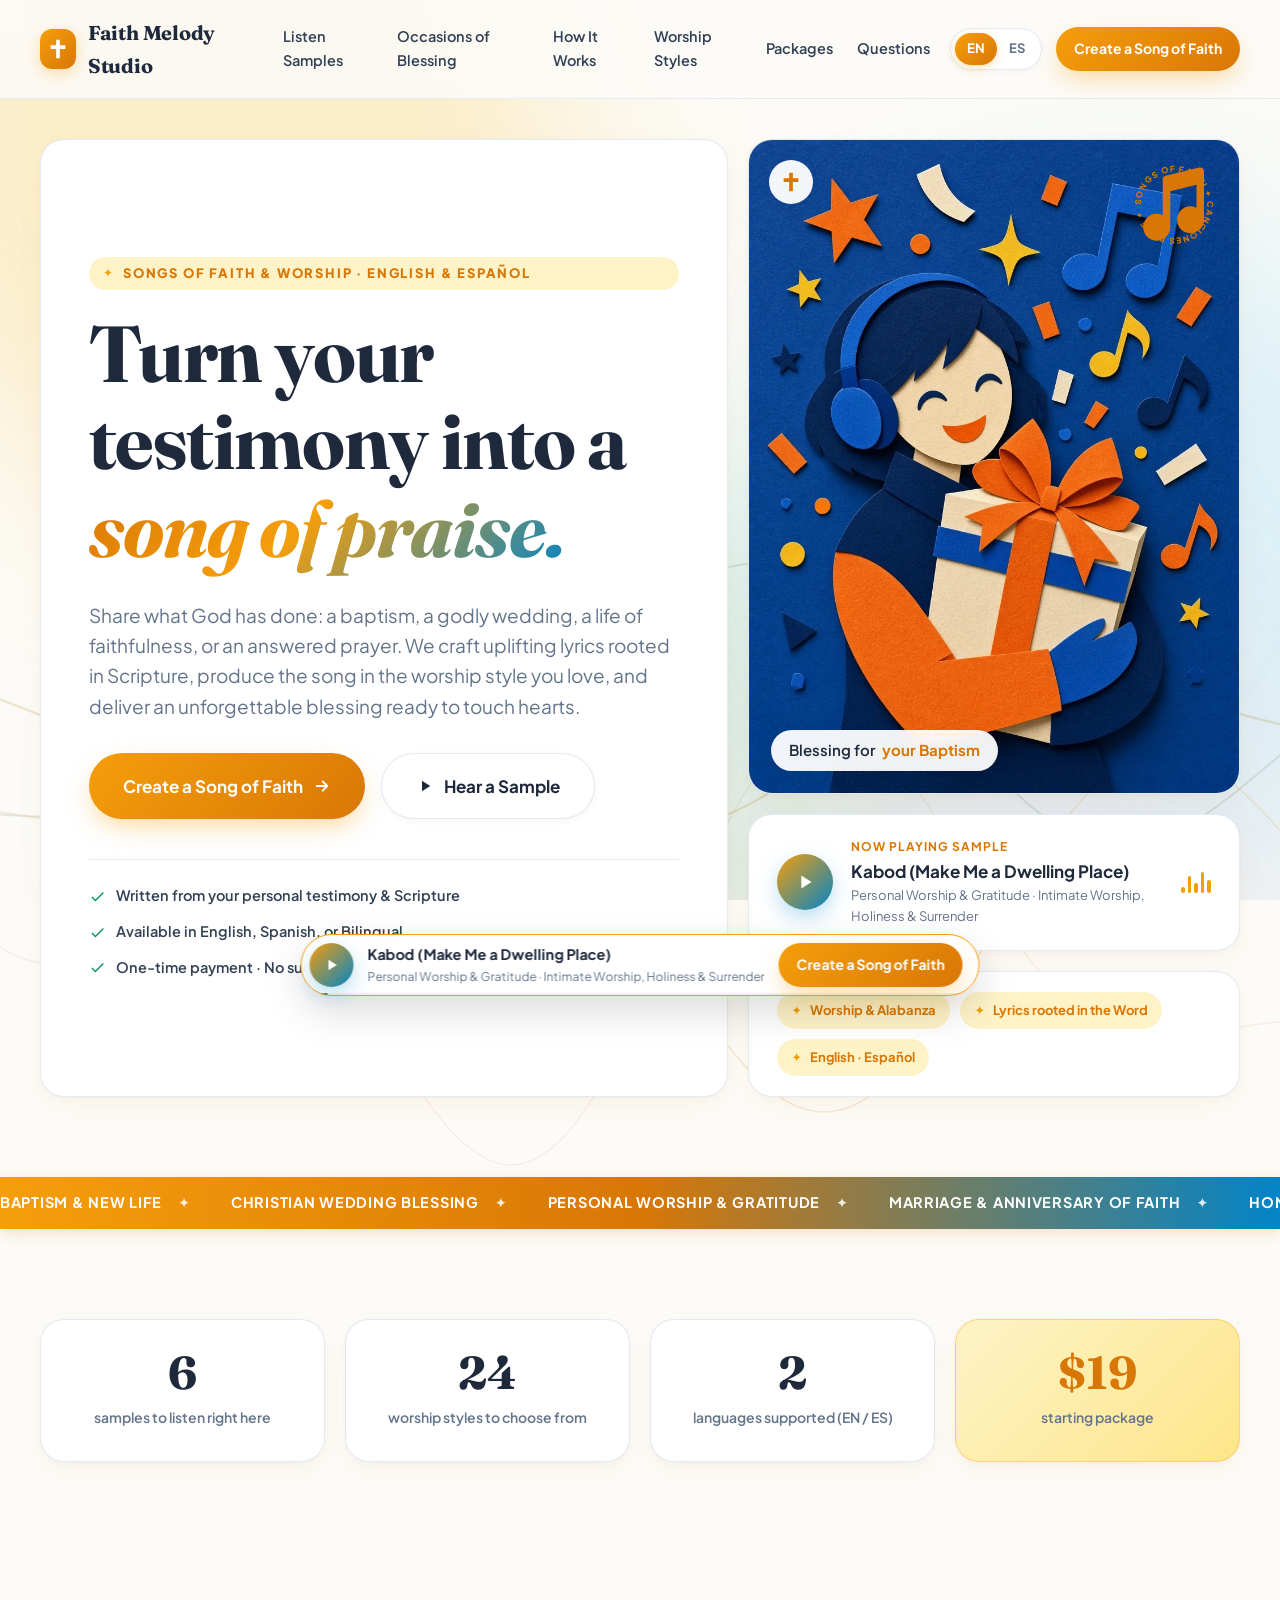
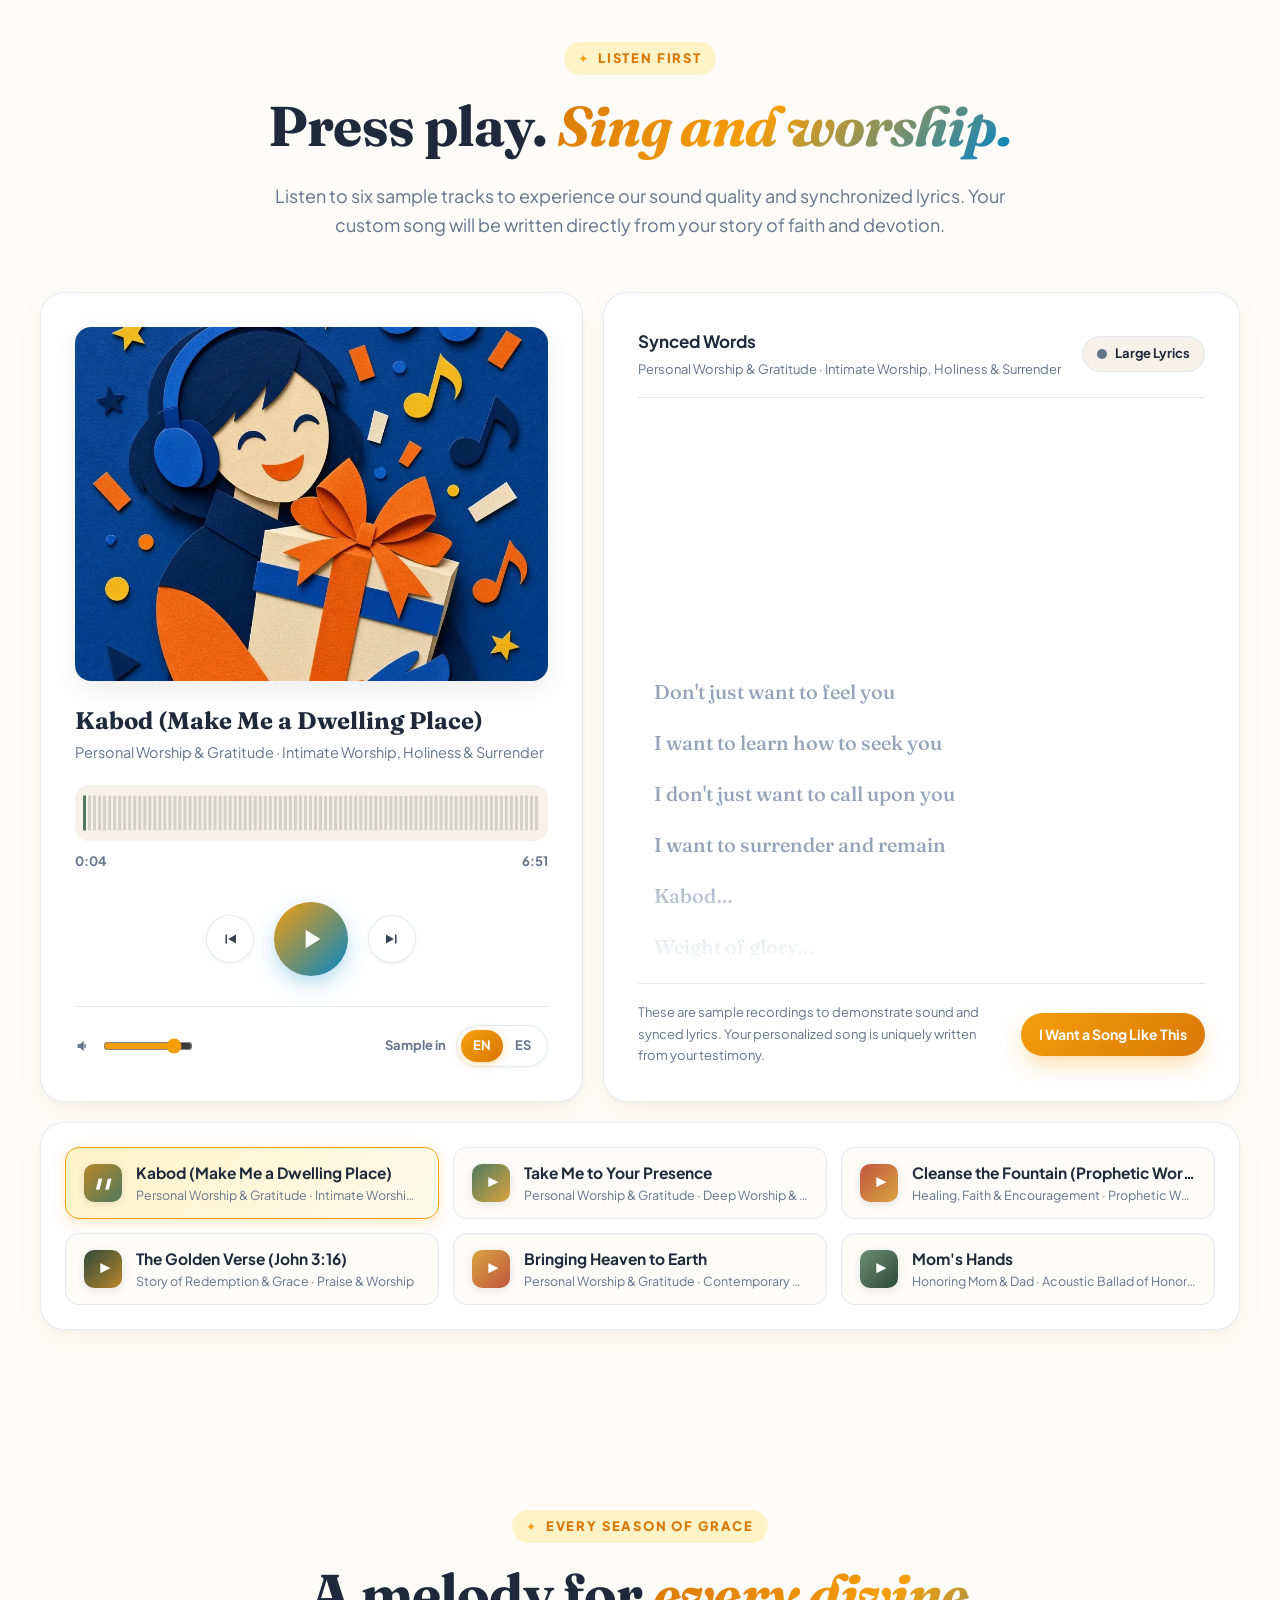
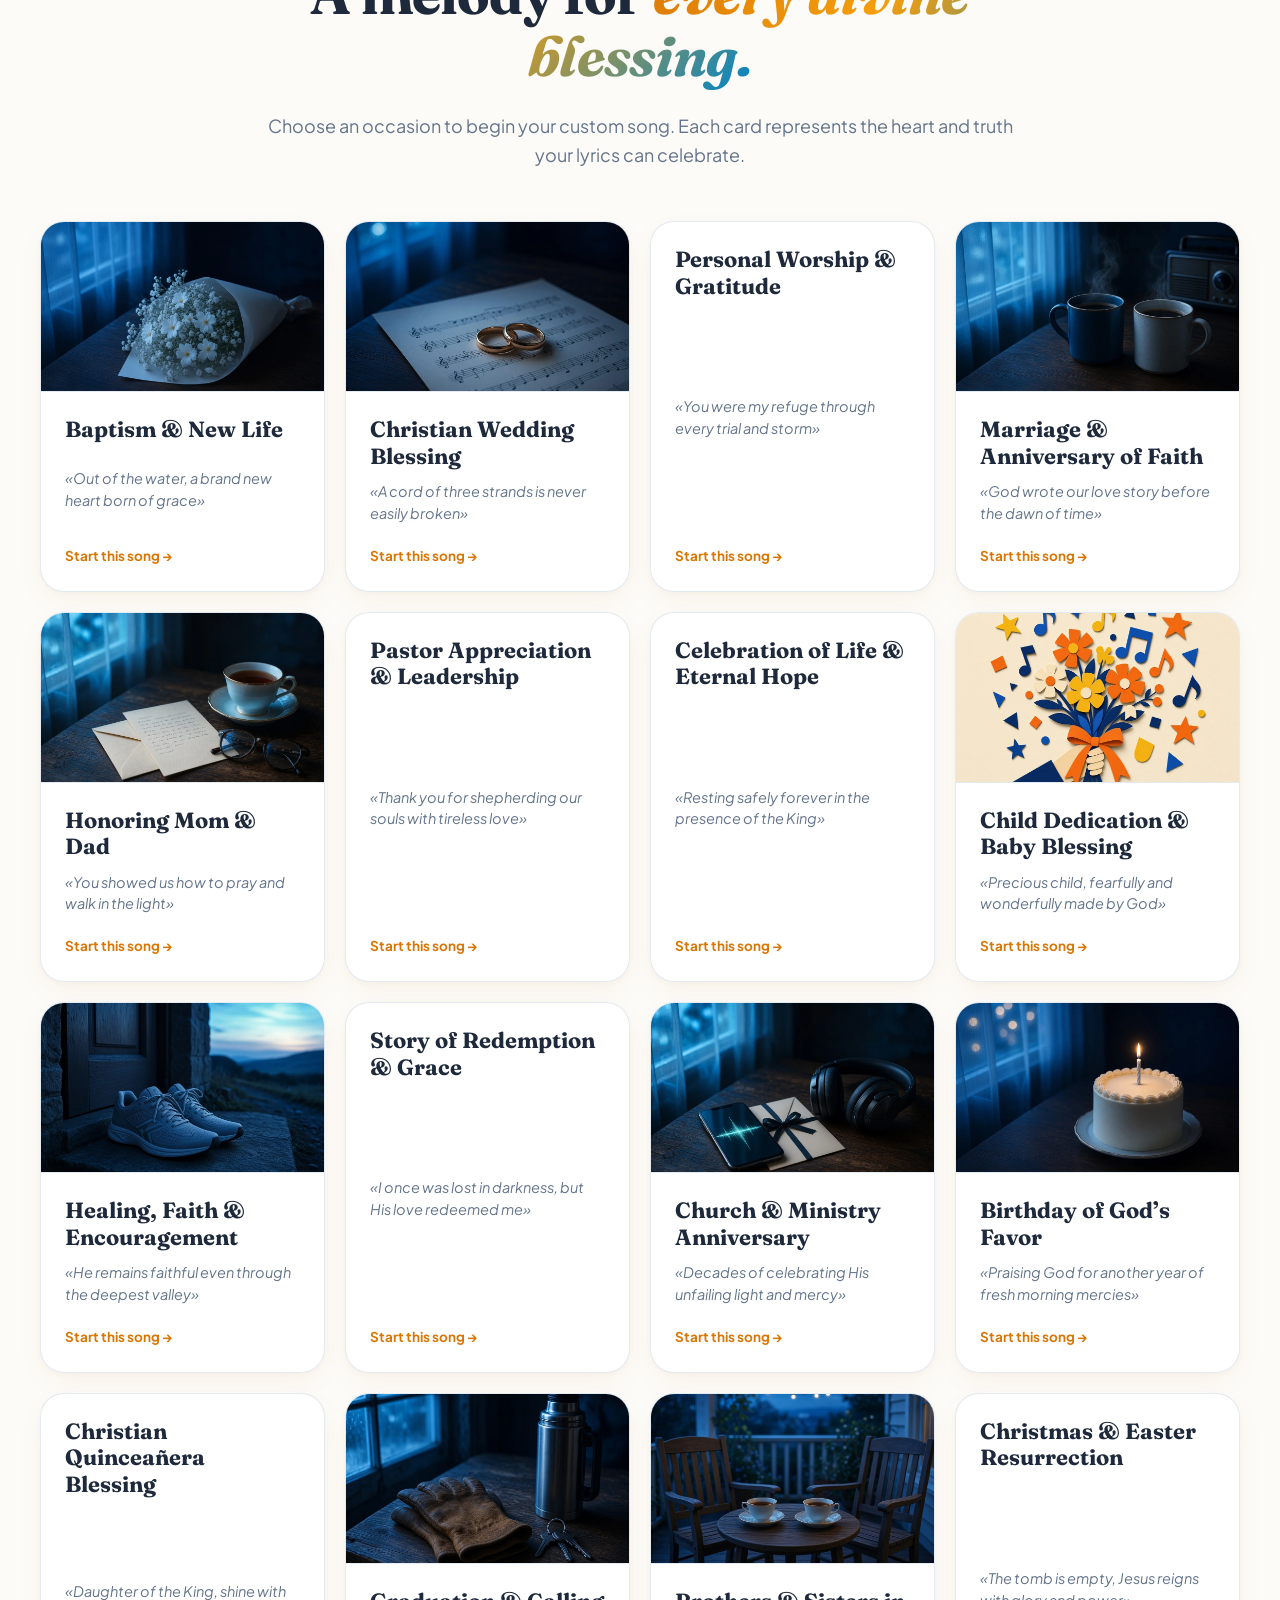
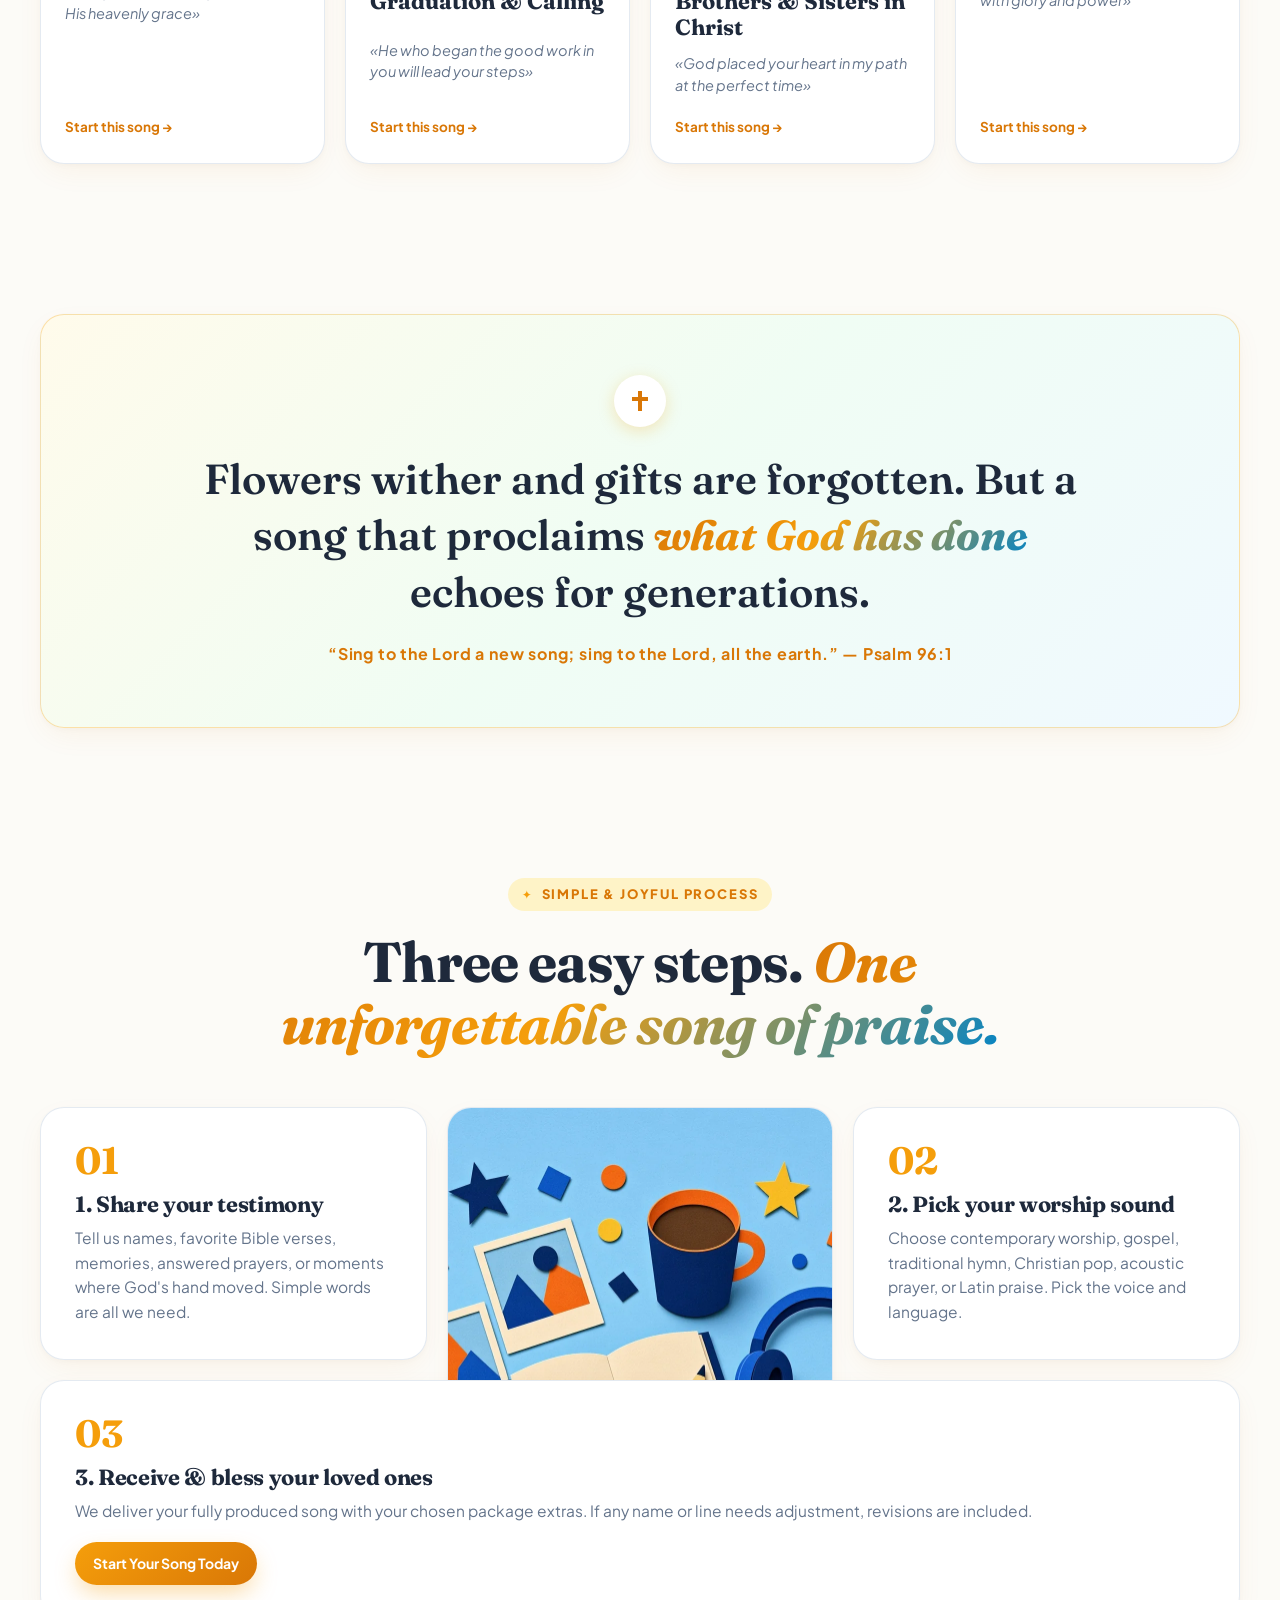
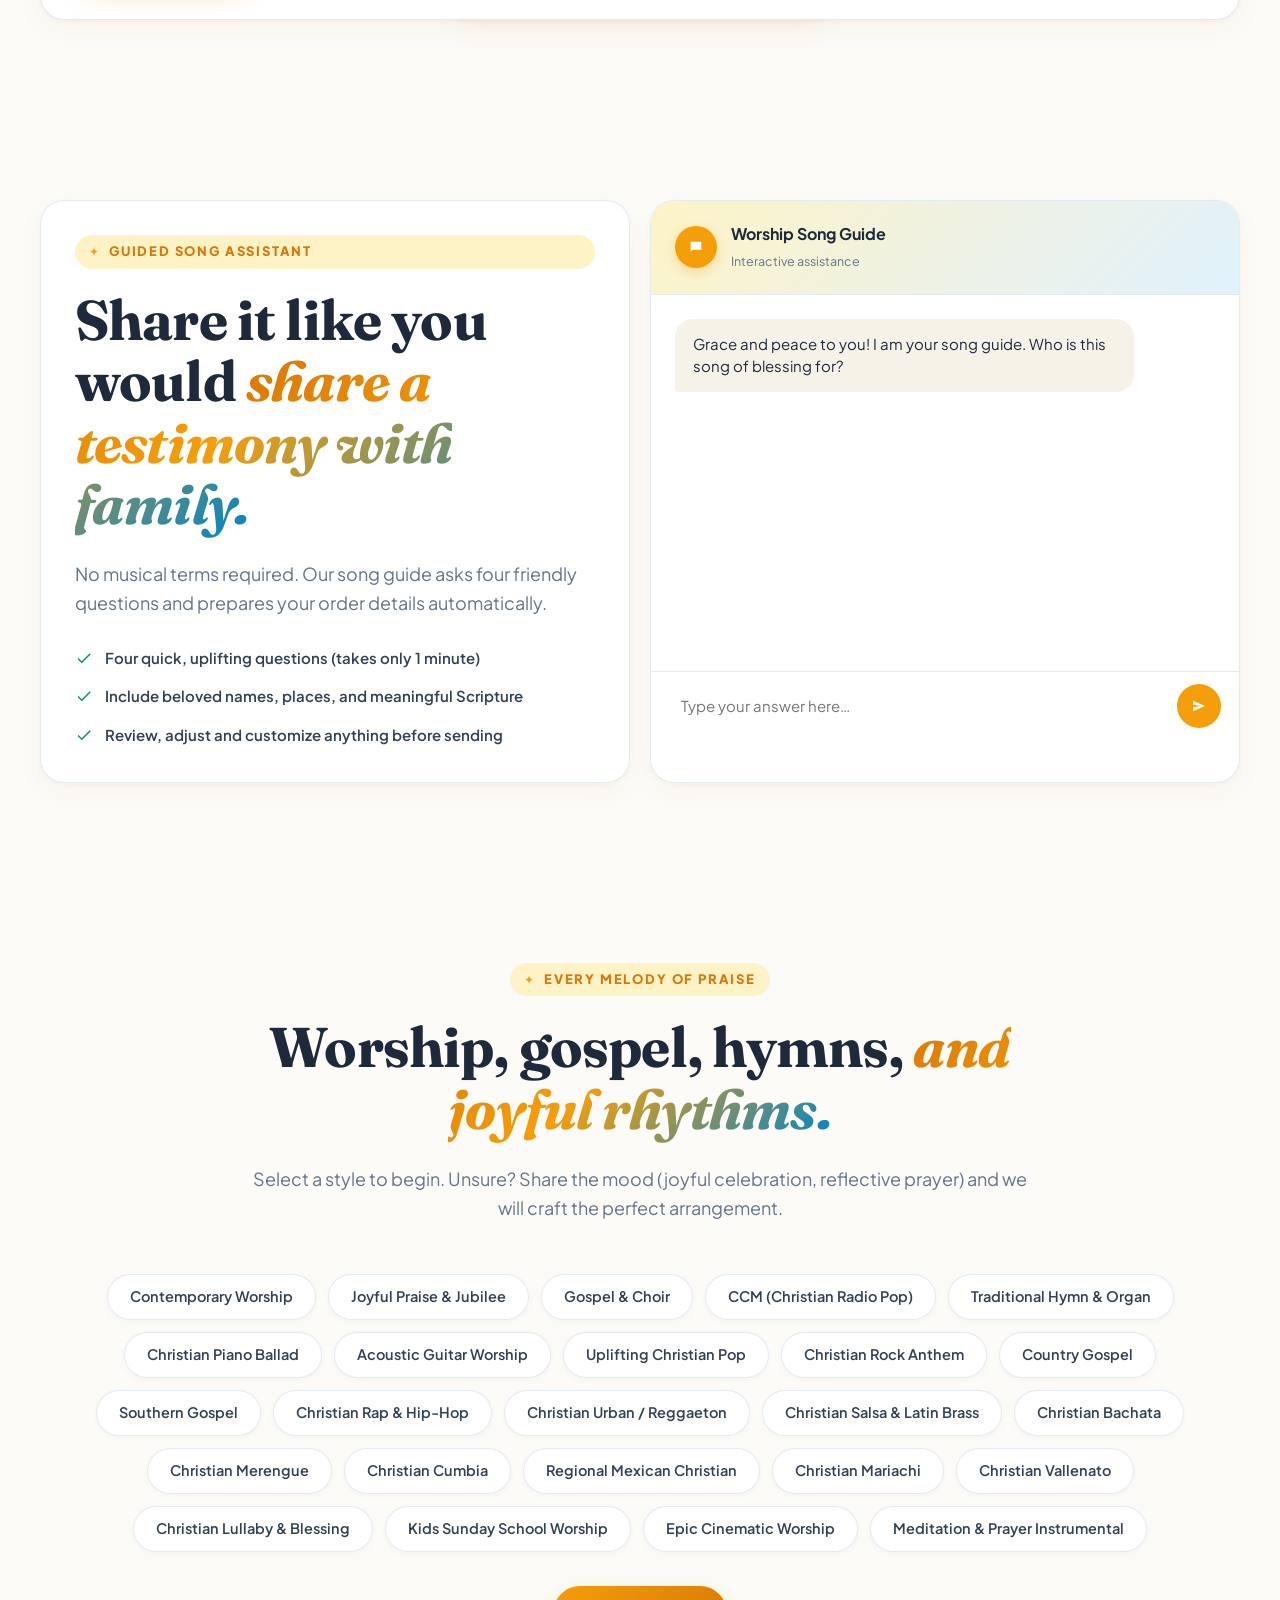
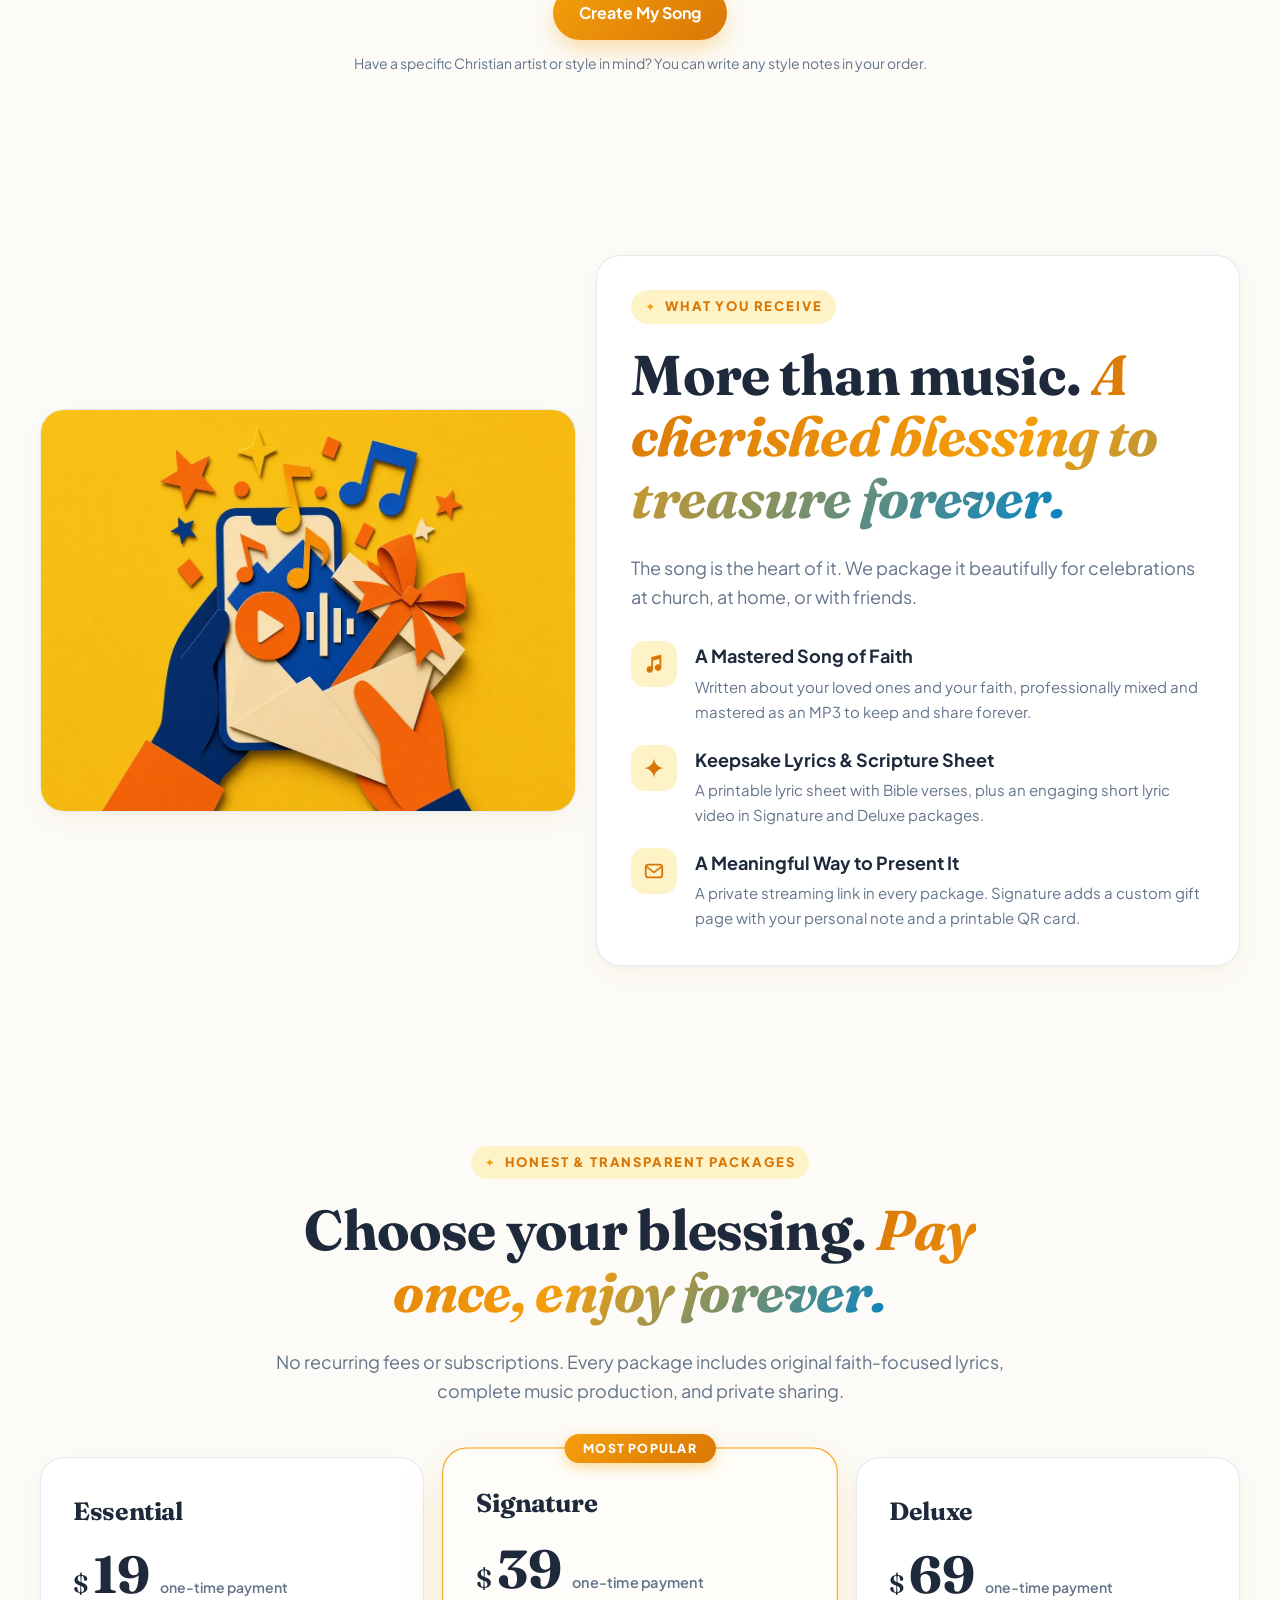
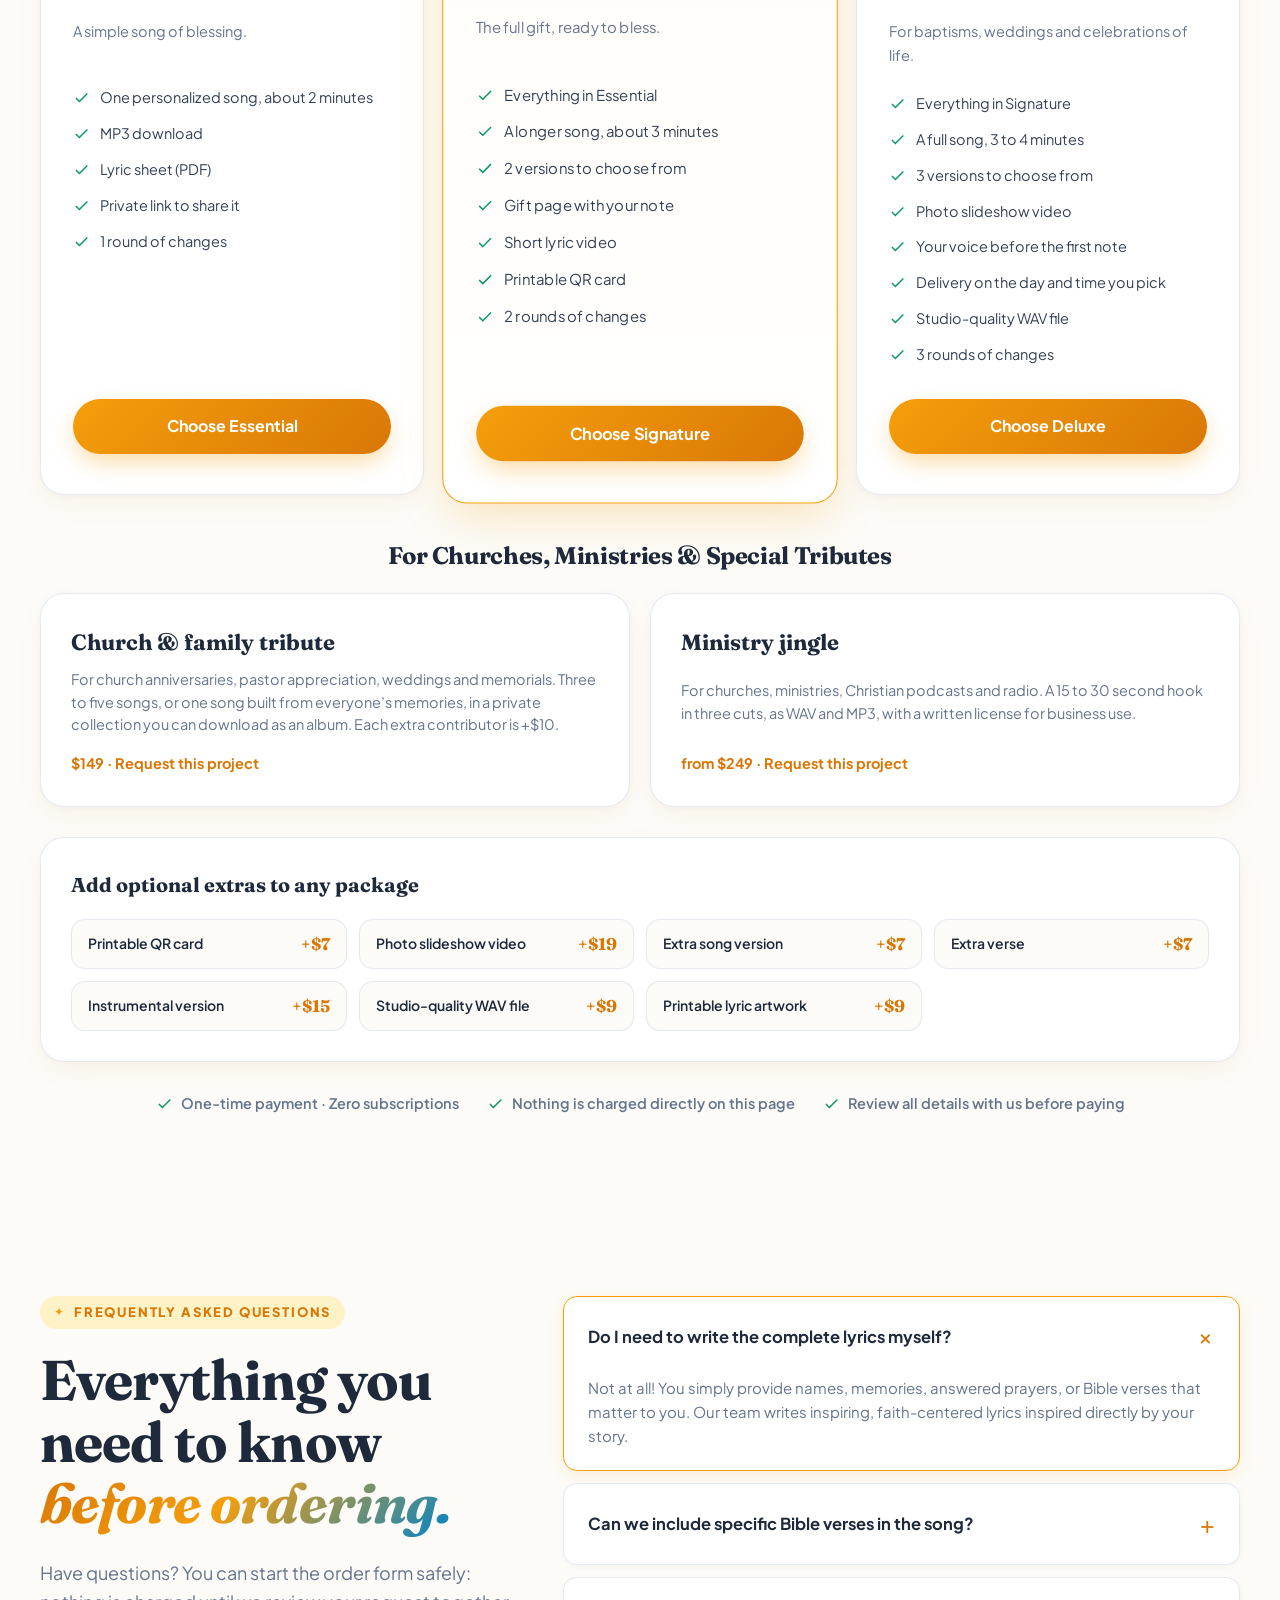
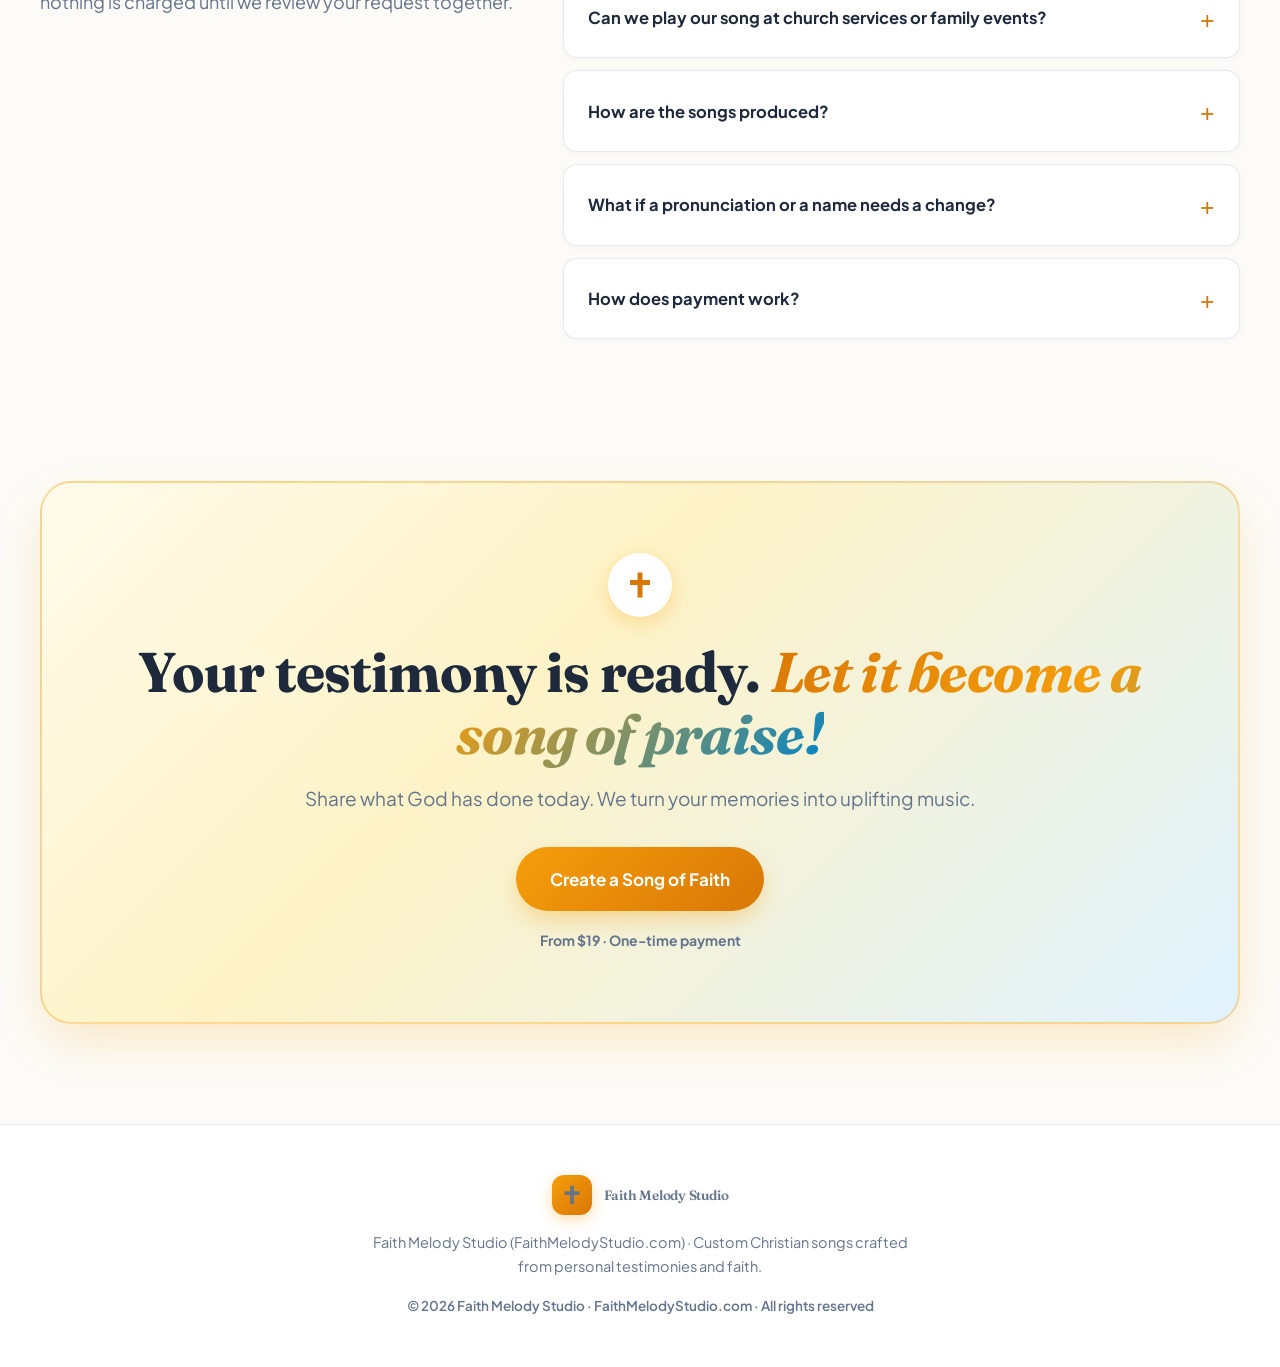
==== demo5/index.html @ 9b5ba5d6 "Add full English and Spanish audio with 99 calibrated synchronized lyrics for Las Manos de Mama" ====
<!doctype html>
<html lang="en">

<head>
  <meta charset="utf-8">
  <meta name="viewport" content="width=device-width, initial-scale=1, viewport-fit=cover">
  <title>Faith Melody Studio · Custom Christian Songs of Faith</title>
  <meta name="description"
    content="Custom Christian songs crafted from your personal testimony: worship, joyful praise, hymns and gospel. In English or Spanish."
    data-i18n-content="doc.desc">
  <meta name="theme-color" content="#FFFDF9">
  <link rel="preconnect" href="https://fonts.googleapis.com">
  <link rel="preconnect" href="https://fonts.gstatic.com" crossorigin>
  <link rel="stylesheet"
    href="https://fonts.googleapis.com/css2?family=Fraunces:ital,opsz,wght@0,9..144,500..800;1,9..144,500..800&family=Plus+Jakarta+Sans:wght@400;500;600;700;800&display=swap">
  <link rel="stylesheet" href="styles.css?v=v13">
</head>

<body>

  <svg width="0" height="0" style="position:absolute" aria-hidden="true">
    <symbol id="i-play" viewBox="0 0 24 24">
      <path d="M8 5v14l11-7z" />
    </symbol>
    <symbol id="i-pause" viewBox="0 0 24 24">
      <path d="M6 5h4v14H6zM14 5h4v14h-4z" />
    </symbol>
    <symbol id="i-check" viewBox="0 0 24 24">
      <path d="M9 16.2 4.8 12l-1.4 1.4L9 19 21 7l-1.4-1.4z" />
    </symbol>
    <symbol id="i-prev" viewBox="0 0 24 24">
      <path d="M6 6h2v12H6zM20 6v12L9.5 12z" />
    </symbol>
    <symbol id="i-next" viewBox="0 0 24 24">
      <path d="M16 6h2v12h-2zM4 6v12l10.5-6z" />
    </symbol>
    <symbol id="i-vol" viewBox="0 0 24 24">
      <path d="M4 9v6h4l5 5V4L8 9zm12.5 3a4.5 4.5 0 0 0-2.5-4v8a4.5 4.5 0 0 0 2.5-4z" />
    </symbol>
    <symbol id="i-send" viewBox="0 0 24 24">
      <path d="M3 20l18-8L3 4v6l12 2-12 2z" />
    </symbol>
    <symbol id="i-chat" viewBox="0 0 24 24">
      <path d="M4 4h16v12H7l-3 3z" />
    </symbol>
    <symbol id="i-mic" viewBox="0 0 24 24">
      <path
        d="M12 14a3 3 0 0 0 3-3V6a3 3 0 0 0-6 0v5a3 3 0 0 0 3 3zm5-3a5 5 0 0 1-10 0H5a7 7 0 0 0 6 6.9V21h2v-3.1A7 7 0 0 0 19 11z" />
    </symbol>
    <symbol id="i-note" viewBox="0 0 24 24">
      <path
        d="M9 4.6v10.1A3.6 3.6 0 1 0 11 18V8.3l7-1.7v6.1A3.6 3.6 0 1 0 20 16V3a1 1 0 0 0-1.24-.97l-9 2.2A1 1 0 0 0 9 5.2Z" />
    </symbol>
    <symbol id="i-star" viewBox="0 0 24 24">
      <path
        d="M12 1.5c.7 5.6 4.9 9.8 10.5 10.5-5.6.7-9.8 4.9-10.5 10.5C11.3 16.9 7.1 12.7 1.5 12 7.1 11.3 11.3 7.1 12 1.5Z" />
    </symbol>
    <symbol id="i-mail" viewBox="0 0 24 24" fill="none" stroke="currentColor" stroke-width="2" stroke-linecap="round"
      stroke-linejoin="round">
      <rect x="3" y="5" width="18" height="14" rx="3" />
      <path d="m4 7.5 8 6 8-6" />
    </symbol>
    <symbol id="i-arrow" viewBox="0 0 24 24" fill="none" stroke="currentColor" stroke-width="2.4" stroke-linecap="round"
      stroke-linejoin="round">
      <path d="M5 12h14M13 6l6 6-6 6" />
    </symbol>
    <symbol id="i-cross" viewBox="0 0 24 24">
      <path d="M10 2h4v6h6v4h-6v10h-4V12H4V8h6z" />
    </symbol>
  </svg>

  <!-- Radiant celestial mesh background -->
  <div class="mesh" aria-hidden="true"><i></i><i></i><i></i><i></i></div>

  <header class="nav" id="nav">
    <div class="wrap">
      <a class="brand" href="#top">
        <span class="logo" aria-hidden="true"><svg>
            <use href="#i-cross" />
          </svg></span>
        <span class="brand-text" data-brand>Faith Melody Studio</span>
      </a>
      <nav aria-label="Main navigation" data-i18n-aria="nav.main" id="navLinks">
        <a href="#samples" data-i18n="nav.samples">Listen Samples</a>
        <a href="#occasions" data-i18n="nav.occ">Occasions of Blessing</a>
        <a href="#how" data-i18n="nav.how">How It Works</a>
        <a href="#styles" data-i18n="nav.styles">Worship Styles</a>
        <a href="#pricing" data-i18n="nav.pricing">Packages</a>
        <a href="#reviews" data-i18n="nav.reviews" data-needs-reviews hidden>Testimonies</a>
        <a href="#faq" data-i18n="nav.faq">Questions</a>
      </nav>
      <div class="nav-right">
        <div class="langs" id="langs" role="group" aria-label="Language" data-i18n-aria="nav.lang"></div>
        <button class="btn sm glow" type="button" data-order data-i18n="nav.cta">Create a Song of Faith</button>
        <button class="menu-btn" id="menuBtn" type="button" aria-expanded="false" aria-controls="navLinks"
          aria-label="Menu" data-i18n-aria="nav.menu"><span></span><span></span></button>
      </div>
    </div>
  </header>

  <main id="top">

    <!-- HERO: Jovial & Radiant Bento Grid -->
    <section class="hero" id="hero">
      <canvas id="wave" aria-hidden="true"></canvas>
      <div class="wrap bento hero-bento">
        <div class="cell hero-main">
          <div class="eyebrow" data-i18n="hero.eyebrow">Songs of Faith &amp; Worship · English &amp; Español</div>
          <h1 data-i18n="hero.h1">Turn your testimony into a <em>song of praise.</em></h1>
          <p class="lead" data-i18n="hero.sub">Share what God has done: a baptism, a godly wedding, a life of
            faithfulness, or an answered prayer. We craft uplifting lyrics rooted in Scripture, produce the song in the
            worship style you love, and deliver an unforgettable blessing ready to touch hearts.</p>
          <div class="cta-row">
            <button class="btn lg glow" type="button" data-order><span data-i18n="hero.cta">Create a Song of
                Faith</span><svg aria-hidden="true">
                <use href="#i-arrow" />
              </svg></button>
            <button class="btn ghost lg" type="button" id="heroListen"><svg aria-hidden="true">
                <use href="#i-play" />
              </svg><span data-i18n="hero.listen">Hear a Sample</span></button>
          </div>
          <ul class="trust">
            <li><svg aria-hidden="true">
                <use href="#i-check" />
              </svg><span data-i18n="hero.t1">Written from your personal testimony &amp; Scripture</span></li>
            <li><svg aria-hidden="true">
                <use href="#i-check" />
              </svg><span data-i18n="hero.t2">Available in English, Spanish, or Bilingual</span></li>
            <li><svg aria-hidden="true">
                <use href="#i-check" />
              </svg><span data-i18n="hero.t3">One-time payment · No subscription</span></li>
          </ul>
        </div>

        <div class="cell hero-art" id="heroArt">
          <span class="cross-badge" aria-hidden="true"><svg>
              <use href="#i-cross" />
            </svg></span>
          <img src="media/img/hero.webp" width="864" height="1152"
            alt="Uplifting illustration of joy, music and praise.">
          <div class="for-tag"><span data-i18n="hero.for">Blessing for</span> <b id="rot">Mom</b></div>
          <div class="seal" aria-hidden="true">
            <svg viewBox="0 0 120 120">
              <defs>
                <path id="sealPath" d="M60 60m-44 0a44 44 0 1 1 88 0a44 44 0 1 1-88 0" />
              </defs>
              <text>
                <textPath href="#sealPath" textLength="270">SONGS OF FAITH ✦ CANCIONES DE FE ✦ </textPath>
              </text>
            </svg>
            <span><svg viewBox="0 0 24 24">
                <use href="#i-note" />
              </svg></span>
          </div>
        </div>

        <div class="cell np">
          <button class="rbtn" type="button" data-play aria-label="Play"><svg aria-hidden="true">
              <use href="#i-play" data-play-icon />
            </svg></button>
          <div class="np-info"><small data-i18n="hero.np">Now Playing Sample</small><strong data-title>With
              You</strong><span class="np-meta" data-meta></span></div>
          <span class="eq" aria-hidden="true"><i></i><i></i><i></i><i></i><i></i></span>
        </div>

        <div class="cell chips-cell">
          <span class="chip"><i>✦</i><span data-i18n="hero.c1">Worship &amp; Alabanza</span></span>
          <span class="chip"><i>✦</i><span data-i18n="hero.c2">Lyrics rooted in the Word</span></span>
          <span class="chip"><i>✦</i><span data-i18n="hero.c3">English · Español</span></span>
        </div>
      </div>
    </section>

    <!-- TICKER: Built dynamically from the occasions of grace -->
    <div class="ticker" aria-hidden="true">
      <div class="ticker-track" id="ticker"></div>
    </div>

    <!-- FACTS: At a glance -->
    <section class="facts" aria-label="At a glance" data-i18n-aria="fact.label">
      <div class="wrap bento facts-bento">
        <div class="cell fact"><b data-fact="samples">6</b><span data-i18n="fact.samples">samples to listen right
            here</span></div>
        <div class="cell fact"><b data-fact="styles">24</b><span data-i18n="fact.styles">worship styles to choose
            from</span></div>
        <div class="cell fact"><b data-fact="langs">2</b><span data-i18n="fact.langs">languages supported (EN /
            ES)</span></div>
        <div class="cell fact accent"><b data-fact="from">$19</b><span data-i18n="fact.price">starting package</span>
        </div>
      </div>
    </section>

    <!-- SAMPLES PLAYER: Eric's interactive player with synchronized lyrics -->
    <section id="samples">
      <div class="wrap">
        <div class="head" data-rv>
          <div class="eyebrow" data-i18n="player.eyebrow">Listen First</div>
          <h2 data-i18n="player.h2">Press play. <em>Sing and worship.</em></h2>
          <p class="lead" data-i18n="player.sub">Listen to six sample tracks to experience our sound quality and
            synchronized lyrics. Your custom song will be written directly from your story of faith and devotion.</p>
        </div>
        <div id="playerBox">
          <div class="player bento" data-rv>
            <div class="cell deck">
              <div class="art"><img id="deckArt" src="media/img/love.webp" width="1100" height="825"
                  alt="Worship track artwork"><span class="spin" aria-hidden="true"></span></div>
              <div class="tt"><strong data-title>With You</strong><span data-meta>Christian Ballad · Piano &amp;
                  Strings</span></div>
              <div class="wavebox"><canvas id="peaks" aria-hidden="true"></canvas><input type="range" id="seek" min="0"
                  max="1000" value="0" aria-label="Seek audio" data-i18n-aria="player.seek"></div>
              <div class="times"><span id="tCur">0:00</span><span id="tDur">2:33</span></div>
              <div class="ctl">
                <button class="ibtn" type="button" id="prev" aria-label="Previous sample"
                  data-i18n-aria="player.prev"><svg aria-hidden="true">
                    <use href="#i-prev" />
                  </svg></button>
                <button class="rbtn big glow" type="button" data-play aria-label="Play"><svg aria-hidden="true">
                    <use href="#i-play" data-play-icon />
                  </svg></button>
                <button class="ibtn" type="button" id="next" aria-label="Next sample" data-i18n-aria="player.next"><svg
                    aria-hidden="true">
                    <use href="#i-next" />
                  </svg></button>
              </div>
              <div class="deck-foot">
                <div class="vol"><svg aria-hidden="true">
                    <use href="#i-vol" />
                  </svg><input type="range" id="vol" min="0" max="100" value="85" aria-label="Audio volume"
                    data-i18n-aria="player.vol"></div>
                <div class="hear"><span data-i18n="player.hear">Sample in</span>
                  <div class="langs" id="sLangs" role="group" aria-label="Sample in" data-i18n-aria="player.hear"></div>
                </div>
              </div>
            </div>

            <div class="cell sheet">
              <div class="sheet-top">
                <span class="sheet-tag"><b data-i18n="player.words">Synced Words</b><span data-meta>Christian Ballad ·
                    Piano &amp; Strings</span></span>
                <button class="toggle" type="button" id="kmode" aria-pressed="false"><i></i><span
                    data-i18n="player.big">Large Lyrics</span></button>
              </div>
              <div class="stage" id="stage">
                <div class="stage-in" id="stageIn"></div>
              </div>
              <p class="sheet-err" id="songErr" role="alert" hidden></p>
              <div class="sheet-foot"><span data-i18n="player.note">These are sample recordings to demonstrate sound and
                  synced lyrics. Your personalized song is uniquely written from your testimony.</span><button
                  class="btn sm" type="button" id="wantThis" data-i18n="player.want">I Want a Song Like This</button>
              </div>
            </div>

            <div class="cell list" id="list" role="list" aria-label="Sample songs list" data-i18n-aria="player.list">
            </div>
          </div>
        </div>
      </div>
    </section>

    <!-- OCCASIONS: Celebrations of Faith & Grace -->
    <section id="occasions">
      <div class="wrap">
        <div class="head" data-rv>
          <div class="eyebrow" data-i18n="occ.eyebrow">Every Season of Grace</div>
          <h2 data-i18n="occ.h2">A melody for <em>every divine blessing.</em></h2>
          <p class="lead" data-i18n="occ.sub">Choose an occasion to begin your custom song. Each card represents the
            heart and truth your lyrics can celebrate.</p>
        </div>
        <div class="occs bento" id="occs"></div>
      </div>
    </section>

    <!-- STATEMENT QUOTE -->
    <section class="statement">
      <div class="wrap">
        <div class="statement-card" data-rv>
          <div class="cross-icon" aria-hidden="true"><svg>
              <use href="#i-cross" />
            </svg></div>
          <p class="big-quote" data-i18n="quote.text">Flowers wither and gifts are forgotten. But a song that proclaims
            <em>what God has done</em> echoes for generations.</p>
          <p class="verse" data-i18n="quote.verse">“Sing to the Lord a new song; sing to the Lord, all the earth.” —
            Psalm 96:1</p>
        </div>
      </div>
    </section>

    <!-- HOW IT WORKS -->
    <section id="how">
      <div class="wrap">
        <div class="head" data-rv>
          <div class="eyebrow" data-i18n="how.eyebrow">Simple &amp; Joyful Process</div>
          <h2 data-i18n="how.h2">Three easy steps. <em>One unforgettable song of praise.</em></h2>
        </div>
        <div class="bento how-bento">
          <div class="cell step s1" data-rv>
            <span class="num">01</span>
            <h3 data-i18n="how.s1t">1. Share your testimony</h3>
            <p data-i18n="how.s1d">Tell us names, favorite Bible verses, memories, answered prayers, or moments where
              God's hand moved. Simple words are all we need.</p>
          </div>
          <div class="cell how-art" data-rv>
            <img src="media/img/story.webp" width="1024" height="1024" loading="lazy"
              alt="Testimony notebook with Scripture and inspiration.">
            <p class="sticker" data-i18n="how.note">One testimony. <b>One eternal song of praise.</b></p>
          </div>
          <div class="cell step s2" data-rv>
            <span class="num">02</span>
            <h3 data-i18n="how.s2t">2. Pick your worship sound</h3>
            <p data-i18n="how.s2d">Choose contemporary worship, gospel, traditional hymn, Christian pop, acoustic
              prayer, or Latin praise. Pick the voice and language.</p>
          </div>
          <div class="cell step s3" data-rv>
            <span class="num">03</span>
            <h3 data-i18n="how.s3t">3. Receive &amp; bless your loved ones</h3>
            <p data-i18n="how.s3d">We deliver your fully produced song with your chosen package extras. If any name or
              line needs adjustment, revisions are included.</p>
            <button class="btn sm glow" type="button" data-order data-i18n="how.cta">Start Your Song Today</button>
          </div>
        </div>
      </div>
    </section>

    <!-- SONG GUIDE: Interactive Chat -->
    <section class="story" id="story">
      <div class="wrap bento story-bento">
        <div class="cell story-info" data-rv>
          <div class="eyebrow" data-i18n="story.eyebrow">Guided Song Assistant</div>
          <h2 data-i18n="story.h2">Share it like you would <em>share a testimony with family.</em></h2>
          <p class="lead" data-i18n="story.sub">No musical terms required. Our song guide asks four friendly questions
            and prepares your order details automatically.</p>
          <ul class="ticks">
            <li><svg aria-hidden="true">
                <use href="#i-check" />
              </svg><span data-i18n="story.b1">Four quick, uplifting questions (takes only 1 minute)</span></li>
            <li><svg aria-hidden="true">
                <use href="#i-check" />
              </svg><span data-i18n="story.b2">Include beloved names, places, and meaningful Scripture</span></li>
            <li><svg aria-hidden="true">
                <use href="#i-check" />
              </svg><span data-i18n="story.b3">Review, adjust and customize anything before sending</span></li>
            <li data-needs-whatsapp hidden><svg aria-hidden="true">
                <use href="#i-mic" />
              </svg><span data-i18n="story.b4">Prefer speaking? Send your testimony via WhatsApp voice note.</span></li>
          </ul>
        </div>
        <div class="cell chat" data-rv>
          <div class="chat-head">
            <div class="chat-avatar"><svg aria-hidden="true">
                <use href="#i-chat" />
              </svg></div>
            <div><b data-i18n="story.title">Worship Song Guide</b><span data-i18n="story.kind">Interactive
                assistance</span></div>
          </div>
          <div class="msgs" id="msgs" aria-live="polite"></div>
          <div class="quick" id="quick"></div>
          <form id="chatForm" autocomplete="off"><input id="chatIn" placeholder="Type your answer here…"
              data-i18n-ph="story.ph" aria-label="Type your answer here…" data-i18n-aria="story.ph"><button
              aria-label="Send answer" data-i18n-aria="story.send"><svg aria-hidden="true">
                <use href="#i-send" />
              </svg></button></form>
        </div>
      </div>
    </section>

    <!-- STYLES CHIPS -->
    <section id="styles">
      <div class="wrap">
        <div class="head" data-rv>
          <div class="eyebrow" data-i18n="styles.eyebrow">Every Melody of Praise</div>
          <h2 data-i18n="styles.h2">Worship, gospel, hymns, <em>and joyful rhythms.</em></h2>
          <p class="lead" data-i18n="styles.sub">Select a style to begin. Unsure? Share the mood (joyful celebration,
            reflective prayer) and we will craft the perfect arrangement.</p>
        </div>
        <div class="chips" id="chips" data-rv></div>
        <div class="style-cta"><button class="btn glow" type="button" id="styleCta">Create My Song</button><span
            data-i18n="styles.note">Have a specific Christian artist or style in mind? You can write any style notes in
            your order.</span></div>
      </div>
    </section>

    <!-- WHAT THEY GET -->
    <section id="gift">
      <div class="wrap bento gift-bento">
        <div class="cell gift-art" data-rv><img src="media/img/gift.webp" width="1100" height="825" loading="lazy"
            alt="A blessed Christian gift package with music and memories."></div>
        <div class="cell gift-text" data-rv>
          <div class="eyebrow" data-i18n="gift.eyebrow">What You Receive</div>
          <h2 data-i18n="gift.h2">More than music. <em>A cherished blessing to treasure forever.</em></h2>
          <p class="lead" data-i18n="gift.sub">The song is the heart of it. We package it beautifully for celebrations
            at church, at home, or with friends.</p>
          <ul class="gift-list">
            <li><span class="ico"><svg aria-hidden="true">
                  <use href="#i-note" />
                </svg></span>
              <div><b data-i18n="gift.l1t">A Mastered Song of Faith</b>
                <p data-i18n="gift.l1d">Written about your loved ones and your faith, professionally mixed and mastered
                  as an MP3 to keep and share forever.</p>
              </div>
            </li>
            <li><span class="ico"><svg aria-hidden="true">
                  <use href="#i-star" />
                </svg></span>
              <div><b data-i18n="gift.l2t">Keepsake Lyrics &amp; Scripture Sheet</b>
                <p data-i18n="gift.l2d">A printable lyric sheet with Bible verses, plus an engaging short lyric video in
                  Signature and Deluxe packages.</p>
              </div>
            </li>
            <li><span class="ico"><svg aria-hidden="true">
                  <use href="#i-mail" />
                </svg></span>
              <div><b data-i18n="gift.l3t">A Meaningful Way to Present It</b>
                <p data-i18n="gift.l3d">A private streaming link in every package. Signature adds a custom gift page
                  with your personal note and a printable QR card.</p>
              </div>
            </li>
          </ul>
        </div>
      </div>
    </section>

    <!-- PACKAGES & PRICING -->
    <section id="pricing">
      <div class="wrap">
        <div class="head" data-rv>
          <div class="eyebrow" data-i18n="price.eyebrow">Honest &amp; Transparent Packages</div>
          <h2 data-i18n="price.h2">Choose your blessing. <em>Pay once, enjoy forever.</em></h2>
          <p class="lead" data-i18n="price.sub">No recurring fees or subscriptions. Every package includes original
            faith-focused lyrics, complete music production, and private sharing.</p>
        </div>
        <div class="plans" id="plans"></div>
        <h3 class="more" id="moreTitle" data-i18n="price.more">For Churches, Ministries &amp; Special Tributes</h3>
        <div class="extras" id="extras"></div>
        <div class="addons cell">
          <p class="addons-label" data-i18n="price.addT">Add optional extras to any package</p>
          <ul id="addonList"></ul>
        </div>
        <ul class="assure">
          <li><svg aria-hidden="true">
              <use href="#i-check" />
            </svg><span data-i18n="price.g1">One-time payment · Zero subscriptions</span></li>
          <li><svg aria-hidden="true">
              <use href="#i-check" />
            </svg><span data-i18n="price.g2">Nothing is charged directly on this page</span></li>
          <li><svg aria-hidden="true">
              <use href="#i-check" />
            </svg><span data-i18n="price.g3">Review all details with us before paying</span></li>
        </ul>
      </div>
    </section>

    <!-- REVIEWS: Visible only if reviews array in config.js is populated -->
    <section id="reviews" data-needs-reviews hidden>
      <div class="wrap">
        <div class="head" data-rv>
          <div class="eyebrow" data-i18n="rev.eyebrow">Testimonies &amp; Stories</div>
          <h2 data-i18n="rev.h2">The joy and tears of gratitude are <em>the true reward.</em></h2>
        </div>
        <div class="revs bento" id="revs"></div>
      </div>
    </section>

    <!-- FAQ -->
    <section class="faq" id="faq">
      <div class="wrap faq-grid">
        <div data-rv>
          <div class="eyebrow" data-i18n="faq.eyebrow">Frequently Asked Questions</div>
          <h2 data-i18n="faq.h2">Everything you need to know <em>before ordering.</em></h2>
          <p class="lead" data-i18n="faq.sub">Have questions? You can start the order form safely: nothing is charged
            until we review your request together.</p>
        </div>
        <div class="qa" id="qa"></div>
      </div>
    </section>

    <!-- FINAL CALL TO ACTION -->
    <section class="final">
      <div class="wrap">
        <div class="final-card glow-card">
          <div class="cross-badge-big" aria-hidden="true"><svg>
              <use href="#i-cross" />
            </svg></div>
          <h2 data-i18n="final.h2">Your testimony is ready. <em>Let it become a song of praise!</em></h2>
          <p data-i18n="final.sub">Share what God has done today. We turn your memories into uplifting music.</p>
          <button class="btn lg glow" type="button" data-order data-i18n="hero.cta">Create a Song of Faith</button>
          <small data-i18n="final.note">From $19 · One-time payment</small>
        </div>
      </div>
    </section>
  </main>

  <!-- FOOTER -->
  <footer class="site">
    <div class="wrap">
      <a class="brand" href="#top">
        <span class="logo" aria-hidden="true"><svg>
            <use href="#i-cross" />
          </svg></span>
        <span class="brand-text" data-brand>Faith Melody Studio</span>
      </a>
      <p data-i18n="foot.line">Faith Melody Studio (FaithMelodyStudio.com) · Custom Christian songs crafted from
        personal testimonies and faith.</p>
      <span data-i18n="foot.rights">© Faith Melody Studio · FaithMelodyStudio.com · All rights reserved</span>
    </div>
  </footer>

  <!-- FLOATING MINI-PLAYER -->
  <div class="mini" id="mini">
    <button class="rbtn" type="button" data-play aria-label="Play"><svg aria-hidden="true">
        <use href="#i-play" data-play-icon />
      </svg></button>
    <div class="mini-info"><strong data-title></strong><small data-meta></small></div>
    <button class="btn sm glow" type="button" data-order data-i18n="nav.cta">Create a Song of Faith</button>
    <span class="mini-bar" aria-hidden="true"><i id="miniBar"></i></span>
  </div>

  <!-- ORDER MODAL (4 Steps + Summary) -->
  <dialog id="order" aria-labelledby="mTitle">
    <div class="m-head">
      <div>
        <h3 id="mTitle" data-i18n="m.title">Create Your Song of Faith</h3>
        <button class="x" type="button" id="mClose" aria-label="Close dialog" data-i18n-aria="m.close">×</button>
      </div>
      <ol class="prog" id="prog">
        <li data-i18n="m.p1">1 · For Whom</li>
        <li data-i18n="m.p2">2 · Testimony</li>
        <li data-i18n="m.p3">3 · Worship Sound</li>
        <li data-i18n="m.p4">4 · Package &amp; Details</li>
      </ol>
    </div>
    <form class="m-body" id="mBody" novalidate>
      <div data-step="1">
        <h4 data-i18n="m.s1t">Who is this song of blessing for?</h4>
        <p class="hint" data-i18n="m.s1h">We will use their name in the lyrics and prayers exactly as you write it.</p>
        <div class="grid2">
          <div class="f"><label for="o-name" data-i18n="m.name">Their name</label><input id="o-name" maxlength="40"
              autocomplete="off"><span class="err" id="e-name" role="alert"></span></div>
          <div class="f"><label for="o-say" data-i18n="m.say">Pronunciation or special nickname (optional)</label><input
              id="o-say" maxlength="60" placeholder="e.g. Joy or Pastor David" autocomplete="off"></div>
          <div class="f"><label for="o-rel" data-i18n="m.rel">Relationship to you</label><select id="o-rel"></select>
          </div>
          <div class="f"><label for="o-occ" data-i18n="m.occ">Occasion or blessing</label><select id="o-occ"></select>
          </div>
        </div>
      </div>
      <div data-step="2" hidden>
        <h4 data-i18n="m.s2t">Tell us the testimony or story</h4>
        <p class="hint" data-i18n="m.s2h">Answered prayers, favorite Bible verses, memories, or blessings you want in
          the song.</p>
        <div class="f">
          <label for="o-story" data-i18n="m.story">Your testimony and memories</label>
          <textarea id="o-story" maxlength="1500" data-i18n-ph="m.storyPh"
            placeholder="e.g. We want to honor Mom for her 60th birthday. She loves Psalm 23, taught us to pray every evening, and always serves our church family with a joyful smile..."></textarea>
          <div class="count"><span id="o-count">0</span>/1500</div>
          <span class="err" id="e-story" role="alert"></span>
        </div>
        <p class="note" data-needs-whatsapp hidden><svg aria-hidden="true">
            <use href="#i-mic" />
          </svg><span data-i18n="m.voiceNote">Prefer speaking? You can add a WhatsApp voice note after submitting this
            summary.</span></p>
      </div>
      <div data-step="3" hidden>
        <h4 data-i18n="m.s3t">Choose the worship sound</h4>
        <p class="hint" data-i18n="m.s3h">Not sure? Select "Surprise me" and we will tailor the arrangement to your
          testimony.</p>
        <div class="grid2">
          <div class="f"><label for="o-style" data-i18n="m.style">Worship style</label><select id="o-style"></select>
          </div>
          <div class="f"><label for="o-mood" data-i18n="m.mood">Emotional tone</label><select id="o-mood"></select>
          </div>
          <div class="f"><label for="o-voice" data-i18n="m.voice">Voice type</label><select id="o-voice"></select></div>
          <div class="f"><label for="o-lang" data-i18n="m.lang">Song language</label><select id="o-lang"></select></div>
        </div>
        <div class="f"><label for="o-ref" data-i18n="m.ref">Favorite instruments or style references
            (optional)</label><input id="o-ref" maxlength="120"
            placeholder="e.g. Acoustic guitar, warm piano, soft choir..." autocomplete="off"></div>
      </div>
      <div data-step="4" hidden>
        <h4 data-i18n="m.s4t">Pick your package</h4>
        <p class="hint" data-i18n="m.s4h">One-time payment. No subscription. No charges on this page.</p>
        <div class="sumbox" id="sumbox"></div>
        <div class="pick" id="pickPlan" role="radiogroup" aria-labelledby="mTitle"></div>
        <h4 class="sub" data-i18n="m.addons">Optional Add-ons</h4>
        <div class="pick" id="pickAdd"></div>
        <div class="grid2">
          <div class="f"><label for="o-buyer" data-i18n="m.buyer">Your full name</label><input id="o-buyer"
              maxlength="60" autocomplete="name"><span class="err" id="e-buyer" role="alert"></span></div>
          <div class="f"><label for="o-email" data-i18n="m.email">Your email address (optional)</label><input
              id="o-email" type="email" autocomplete="email" placeholder="you@example.com"><span class="err"
              id="e-email" role="alert"></span></div>
          <div class="f"><label for="o-date" data-i18n="m.date">Date needed by (optional)</label><input id="o-date"
              type="date"></div>
        </div>
      </div>
      <div data-step="5" hidden>
        <div class="ok">
          <div class="tick" aria-hidden="true"><svg>
              <use href="#i-check" />
            </svg></div>
          <h4 data-i18n="m.okT">Your order summary is ready to send!</h4>
          <p id="okLead" data-i18n="m.okLead">Nothing has been charged yet. Review your summary below and send it to us
            via Email or WhatsApp to confirm.</p>
          <textarea class="order-text" id="orderText" readonly rows="12" aria-label="Order summary text"
            data-i18n-aria="m.orderText"></textarea>
          <div class="send">
            <a class="btn glow" id="sendMail" hidden data-i18n="m.mail">Send via Email</a>
            <a class="btn glow" id="sendWa" target="_blank" rel="noopener" hidden data-i18n="m.wa">Send via WhatsApp</a>
            <button class="btn ghost" type="button" id="copyOrder" data-i18n="m.copy">Copy Order Summary</button>
          </div>
        </div>
      </div>
    </form>
    <div class="m-foot">
      <div class="tot"><small data-i18n="m.total">Total</small><b id="mTotal">$39</b></div>
      <button type="button" class="btn ghost" id="mBack" data-i18n="m.back">Back</button>
      <button type="button" class="btn glow" id="mNext">Next step</button>
    </div>
  </dialog>

  <script src="config.js?v=v13"></script>
  <script src="text.js?v=v13"></script>
  <script src="songs.js?v=v13"></script>
  <script src="script.js?v=v13"></script>
</body>

</html>
---- demo5/styles.css ----
/* Faith Melody Studio (demo5): Radiant, Jovial & Beautiful Christian Music Storefront.
   Luminous ivory canvas, warm golden sunlight, sky azure & joyful emerald accents.
   Typography: Fraunces (humanist celebration serif) + Plus Jakarta Sans (joyful geometric sans). */

:root {
  --bg: #FCFBF7;
  --bg2: #F6F2E8;
  --white: #FFFFFF;
  --ink: #1E293B;
  --ink-soft: #334155;
  --mute: #64748B;
  --line: rgba(226, 232, 240, 0.9);
  --line-gold: rgba(245, 158, 11, 0.25);
  
  --gold: #F59E0B;
  --gold-deep: #D97706;
  --gold-light: #FEF3C7;
  --sky: #0284C7;
  --sky-light: #E0F2FE;
  --emerald: #059669;
  --emerald-light: #D1FAE5;
  --coral: #F43F5E;

  --r: 24px;
  --r-sm: 14px;
  --shadow: 0 10px 30px -6px rgba(217, 119, 6, 0.08), 0 2px 8px rgba(0,0,0,0.03);
  --shadow-hover: 0 18px 40px -8px rgba(217, 119, 6, 0.16), 0 4px 12px rgba(0,0,0,0.04);
  --shadow-glow: 0 10px 25px -4px rgba(245, 158, 11, 0.4);

  --serif: 'Fraunces', Georgia, serif;
  --sans: 'Plus Jakarta Sans', system-ui, -apple-system, sans-serif;
}

*, *::before, *::after { box-sizing: border-box; }
[hidden] { display: none !important; }
html { scroll-behavior: smooth; scroll-padding-top: 90px; }
body {
  margin: 0;
  background: var(--bg);
  color: var(--ink);
  font: 400 16px/1.65 var(--sans);
  -webkit-font-smoothing: antialiased;
  overflow-x: hidden;
}
body.lock { overflow: hidden; }
img { max-width: 100%; display: block; }
button, input, select, textarea { font: inherit; color: inherit; }
a { color: inherit; text-decoration: none; }
svg { width: 1em; height: 1em; fill: currentColor; flex: none; }
.wrap { width: min(1200px, 100% - 40px); margin: 0 auto; }
section { padding: 90px 0; position: relative; }

/* Typography */
h1, h2, h3, h4 {
  font-family: var(--serif);
  font-weight: 700;
  line-height: 1.1;
  letter-spacing: -0.015em;
  color: var(--ink);
  margin: 0 0 0.45em;
}
h1 { font-size: clamp(42px, 6.2vw, 84px); }
h2 { font-size: clamp(34px, 4.4vw, 56px); }
h3 { font-size: 26px; }
h4 { font-size: 20px; }

h1 em, h2 em, .big-quote em {
  font-style: italic;
  font-weight: 700;
  background: linear-gradient(135deg, #D97706 0%, #F59E0B 45%, #0284C7 100%);
  -webkit-background-clip: text;
  background-clip: text;
  color: transparent;
}

.lead { color: var(--mute); font-size: 18px; line-height: 1.6; max-width: 62ch; margin: 0 auto; }
.eyebrow {
  display: inline-flex;
  align-items: center;
  gap: 8px;
  font-size: 13px;
  font-weight: 800;
  letter-spacing: 0.14em;
  text-transform: uppercase;
  color: var(--gold-deep);
  background: var(--gold-light);
  padding: 6px 14px;
  border-radius: 999px;
  margin-bottom: 20px;
}
.eyebrow::before {
  content: '✦';
  font-size: 12px;
  color: var(--gold);
}
.head { text-align: center; margin: 0 auto 52px; max-width: 780px; }

/* Radiant Ambient Mesh Background */
.mesh {
  position: fixed;
  inset: 0;
  z-index: -1;
  overflow: hidden;
  pointer-events: none;
}
.mesh i {
  position: absolute;
  width: 55vw;
  height: 55vw;
  border-radius: 50%;
  filter: blur(100px);
  opacity: 0.22;
  animation: floatOrb 18s ease-in-out infinite alternate;
}
.mesh i:nth-child(1) { background: #FBBF24; top: -15vw; left: -10vw; }
.mesh i:nth-child(2) { background: #38BDF8; top: 25vh; right: -15vw; opacity: 0.16; animation-delay: -5s; }
.mesh i:nth-child(3) { background: #34D399; bottom: -20vw; left: 15vw; opacity: 0.15; animation-delay: -10s; }
.mesh i:nth-child(4) { background: #FDA4AF; top: 60vh; left: 45vw; opacity: 0.12; animation-delay: -7s; }

@keyframes floatOrb {
  0% { transform: translate(0, 0) scale(1); }
  50% { transform: translate(30px, -20px) scale(1.08); }
  100% { transform: translate(-20px, 30px) scale(0.96); }
}

/* Cards & Bento Grid */
.cell {
  background: var(--white);
  border: 1.5px solid var(--line);
  border-radius: var(--r);
  padding: 34px;
  box-shadow: var(--shadow);
  position: relative;
  overflow: hidden;
  transition: transform 0.25s ease, box-shadow 0.25s ease, border-color 0.25s ease;
}
.cell:hover {
  border-color: var(--line-gold);
}
.bento { display: grid; gap: 20px; }

/* Buttons */
.btn {
  display: inline-flex;
  align-items: center;
  justify-content: center;
  gap: 10px;
  border: 0;
  cursor: pointer;
  text-decoration: none;
  background: linear-gradient(135deg, #F59E0B 0%, #D97706 100%);
  color: #FFFFFF !important;
  font-weight: 700;
  padding: 14px 26px;
  border-radius: 999px;
  box-shadow: var(--shadow-glow);
  transition: transform 0.2s cubic-bezier(0.34, 1.56, 0.64, 1), box-shadow 0.2s ease, filter 0.2s ease;
  white-space: nowrap;
}
.btn:hover {
  transform: translateY(-2px) scale(1.02);
  box-shadow: 0 14px 30px -4px rgba(245, 158, 11, 0.55);
}
.btn:active { transform: translateY(0) scale(0.98); }
.btn.lg { padding: 18px 34px; font-size: 17px; }
.btn.sm { padding: 10px 18px; font-size: 14px; }
.btn.ghost {
  background: var(--white);
  color: var(--ink) !important;
  border: 1.5px solid var(--line);
  box-shadow: 0 2px 8px rgba(0,0,0,0.04);
}
.btn.ghost:hover {
  border-color: var(--gold);
  background: var(--gold-light);
  color: var(--gold-deep) !important;
  box-shadow: 0 4px 14px rgba(245, 158, 11, 0.15);
}
.btn svg { width: 18px; height: 18px; }

.rbtn {
  width: 56px;
  height: 56px;
  border-radius: 50%;
  border: 0;
  cursor: pointer;
  display: grid;
  place-items: center;
  background: linear-gradient(135deg, #F59E0B 0%, #0284C7 100%);
  color: #FFFFFF;
  box-shadow: 0 8px 24px -4px rgba(2, 132, 199, 0.4);
  transition: transform 0.25s cubic-bezier(0.34, 1.56, 0.64, 1), box-shadow 0.25s ease;
}
.rbtn:hover { transform: scale(1.08); box-shadow: 0 12px 28px -4px rgba(2, 132, 199, 0.55); }
.rbtn svg { width: 22px; height: 22px; }
.rbtn.big { width: 74px; height: 74px; }
.rbtn.big svg { width: 32px; height: 32px; }

.ibtn {
  width: 48px;
  height: 48px;
  border-radius: 50%;
  border: 1.5px solid var(--line);
  background: var(--white);
  cursor: pointer;
  display: grid;
  place-items: center;
  color: var(--ink-soft);
  box-shadow: 0 2px 6px rgba(0,0,0,0.04);
  transition: all 0.2s ease;
}
.ibtn:hover {
  border-color: var(--gold);
  color: var(--gold-deep);
  transform: scale(1.05);
}
.ibtn svg { width: 18px; height: 18px; }

/* Language Selector Pills */
.langs {
  display: inline-flex;
  padding: 4px;
  border-radius: 999px;
  background: var(--white);
  border: 1px solid var(--line);
  box-shadow: 0 2px 6px rgba(0,0,0,0.03);
}
.langs button {
  border: 0;
  background: transparent;
  color: var(--mute);
  font-weight: 700;
  font-size: 13px;
  padding: 5px 12px;
  border-radius: 999px;
  cursor: pointer;
  transition: all 0.2s ease;
}
.langs button[aria-pressed="true"] {
  background: linear-gradient(135deg, #F59E0B 0%, #D97706 100%);
  color: #FFFFFF;
  box-shadow: 0 2px 8px rgba(245, 158, 11, 0.35);
}

/* Header & Nav */
.nav {
  position: sticky;
  top: 0;
  z-index: 50;
  background: rgba(252, 251, 247, 0.88);
  backdrop-filter: blur(16px);
  -webkit-backdrop-filter: blur(16px);
  border-bottom: 1px solid rgba(226, 232, 240, 0.8);
  padding: 16px 0;
  transition: padding 0.2s ease, background 0.2s ease;
}
.nav .wrap {
  display: flex;
  align-items: center;
  justify-content: space-between;
  gap: 20px;
}
.brand {
  display: inline-flex;
  align-items: center;
  gap: 12px;
  font-family: var(--serif);
  font-weight: 700;
  font-size: 22px;
  color: var(--ink);
  letter-spacing: -0.01em;
}
.logo {
  width: 40px;
  height: 40px;
  border-radius: 12px;
  background: linear-gradient(135deg, #F59E0B 0%, #D97706 100%);
  display: grid;
  place-items: center;
  color: #FFFFFF;
  box-shadow: 0 4px 14px rgba(245, 158, 11, 0.35);
}
.logo svg { width: 22px; height: 22px; }
.brand-text { font-size: 20px; }

nav#navLinks {
  display: flex;
  align-items: center;
  gap: 24px;
}
nav#navLinks a {
  color: var(--ink-soft);
  font-weight: 600;
  font-size: 14.5px;
  transition: color 0.2s ease;
}
nav#navLinks a:hover { color: var(--gold-deep); }

.nav-right {
  display: flex;
  align-items: center;
  gap: 14px;
}
.menu-btn {
  display: none;
  background: transparent;
  border: 0;
  padding: 8px;
  cursor: pointer;
  flex-direction: column;
  gap: 6px;
}
.menu-btn span {
  display: block;
  width: 24px;
  height: 2px;
  background: var(--ink);
  transition: 0.2s;
}

/* HERO SECTION */
.hero { padding: 40px 0 80px; position: relative; }
#wave {
  position: absolute;
  top: 0;
  left: 0;
  width: 100%;
  height: 100%;
  pointer-events: none;
  opacity: 0.45;
  z-index: -1;
}
.hero-bento {
  grid-template-columns: 1.4fr 1fr;
  grid-template-rows: auto auto auto;
}
.hero-main {
  grid-column: 1;
  grid-row: 1 / span 3;
  padding: 56px 48px;
  background: var(--white);
  border: 1.5px solid var(--line);
  display: flex;
  flex-direction: column;
  justify-content: center;
}
.hero-main h1 { margin-bottom: 0.35em; }
.hero-main .lead { margin: 0 0 32px 0; font-size: 19px; }
.cta-row {
  display: flex;
  flex-wrap: wrap;
  gap: 16px;
  margin-bottom: 40px;
}
.trust {
  list-style: none;
  padding: 0;
  margin: 0;
  display: flex;
  flex-direction: column;
  gap: 12px;
  border-top: 1px solid var(--line);
  padding-top: 24px;
}
.trust li {
  display: flex;
  align-items: center;
  gap: 10px;
  color: var(--ink-soft);
  font-size: 14.5px;
  font-weight: 600;
}
.trust li svg { color: var(--emerald); width: 17px; height: 17px; }

/* Hero Art Cell */
.hero-art {
  grid-column: 2;
  grid-row: 1;
  min-height: 380px;
  padding: 0;
  background: linear-gradient(135deg, #FEF3C7 0%, #E0F2FE 100%);
  display: flex;
  align-items: center;
  justify-content: center;
  position: relative;
}
.hero-art img {
  width: 100%;
  height: 100%;
  object-fit: cover;
  object-position: center;
}
.cross-badge {
  position: absolute;
  top: 20px;
  left: 20px;
  width: 44px;
  height: 44px;
  border-radius: 50%;
  background: rgba(255, 255, 255, 0.95);
  box-shadow: 0 4px 16px rgba(0,0,0,0.08);
  display: grid;
  place-items: center;
  color: var(--gold-deep);
  z-index: 2;
}
.cross-badge svg { width: 22px; height: 22px; }

.for-tag {
  position: absolute;
  bottom: 22px;
  left: 22px;
  background: rgba(255, 255, 255, 0.94);
  backdrop-filter: blur(8px);
  padding: 8px 18px;
  border-radius: 999px;
  font-size: 15px;
  font-weight: 600;
  color: var(--ink);
  box-shadow: 0 4px 16px rgba(0,0,0,0.08);
  z-index: 2;
}
.for-tag b { color: var(--gold-deep); margin-left: 4px; }

/* Spinning Stamp */
.seal {
  position: absolute;
  top: 20px;
  right: 20px;
  width: 90px;
  height: 90px;
  pointer-events: none;
  z-index: 2;
}
.seal svg {
  width: 100%;
  height: 100%;
  animation: spinSlow 24s linear infinite;
}
.seal text {
  font-family: var(--sans);
  font-size: 11px;
  font-weight: 800;
  letter-spacing: 0.18em;
  fill: var(--gold-deep);
}
.seal span {
  position: absolute;
  inset: 0;
  display: grid;
  place-items: center;
  color: var(--gold-deep);
}
@keyframes spinSlow { to { transform: rotate(360deg); } }

/* Hero Now Playing Cell */
.np {
  grid-column: 2;
  grid-row: 2;
  display: flex;
  align-items: center;
  gap: 18px;
  padding: 22px 28px;
}
.np-info { flex: 1; min-width: 0; }
.np-info small {
  display: block;
  font-size: 12px;
  font-weight: 700;
  text-transform: uppercase;
  letter-spacing: 0.08em;
  color: var(--gold-deep);
}
.np-info strong {
  display: block;
  font-size: 17px;
  color: var(--ink);
  white-space: nowrap;
  overflow: hidden;
  text-overflow: ellipsis;
}
.np-meta {
  display: block;
  font-size: 13px;
  color: var(--mute);
}

/* Audio EQ Equalizer animation */
.eq {
  display: inline-flex;
  align-items: flex-end;
  gap: 3px;
  height: 22px;
}
.eq i {
  width: 3.5px;
  height: 100%;
  border-radius: 999px;
  background: var(--gold);
  animation: eqBar 1.2s ease-in-out infinite alternate;
}
.eq i:nth-child(1) { height: 30%; animation-delay: 0.1s; }
.eq i:nth-child(2) { height: 80%; animation-delay: 0.3s; }
.eq i:nth-child(3) { height: 45%; animation-delay: 0.5s; }
.eq i:nth-child(4) { height: 95%; animation-delay: 0.2s; }
.eq i:nth-child(5) { height: 60%; animation-delay: 0.4s; }
@keyframes eqBar {
  0% { transform: scaleY(0.2); }
  100% { transform: scaleY(1); }
}

/* Chips cell */
.chips-cell {
  grid-column: 2;
  grid-row: 3;
  display: flex;
  flex-wrap: wrap;
  gap: 10px;
  padding: 20px 28px;
  align-items: center;
}
.chip {
  display: inline-flex;
  align-items: center;
  gap: 8px;
  background: var(--gold-light);
  color: var(--gold-deep);
  font-size: 13px;
  font-weight: 700;
  padding: 8px 14px;
  border-radius: 999px;
}
.chip i { color: var(--gold); font-style: normal; }

/* TICKER */
.ticker {
  background: linear-gradient(90deg, #F59E0B 0%, #D97706 50%, #0284C7 100%);
  color: #FFFFFF;
  overflow: hidden;
  padding: 14px 0;
  box-shadow: 0 4px 14px rgba(217, 119, 6, 0.2);
}
.ticker-track {
  display: flex;
  gap: 40px;
  white-space: nowrap;
  animation: scrollTicker 35s linear infinite;
  font-weight: 700;
  font-size: 14.5px;
  letter-spacing: 0.05em;
  text-transform: uppercase;
}
.ticker-track span {
  display: inline-flex;
  align-items: center;
  gap: 16px;
}
.ticker-track span::after { content: '✦'; opacity: 0.85; }
@keyframes scrollTicker {
  from { transform: translateX(0); }
  to { transform: translateX(-50%); }
}

/* FACTS SECTION */
.facts-bento {
  grid-template-columns: repeat(4, 1fr);
}
.fact {
  text-align: center;
  padding: 30px 20px;
}
.fact b {
  display: block;
  font-family: var(--serif);
  font-size: 46px;
  color: var(--ink);
  line-height: 1;
  margin-bottom: 8px;
}
.fact span {
  font-size: 14px;
  font-weight: 600;
  color: var(--mute);
}
.fact.accent {
  background: linear-gradient(135deg, #FEF3C7 0%, #FDE68A 100%);
  border-color: rgba(245, 158, 11, 0.35);
}
.fact.accent b { color: var(--gold-deep); }

/* SAMPLES / PLAYER SECTION */
.player {
  grid-template-columns: 1.15fr 1.35fr;
  grid-template-rows: auto auto;
}
.deck {
  grid-column: 1;
  grid-row: 1;
  display: flex;
  flex-direction: column;
  gap: 20px;
}
.deck .art {
  border-radius: calc(var(--r) - 8px);
  overflow: hidden;
  aspect-ratio: 4/3;
  position: relative;
  box-shadow: 0 8px 24px rgba(0,0,0,0.08);
}
.deck .art img {
  width: 100%;
  height: 100%;
  object-fit: cover;
  transition: transform 0.4s ease;
}
.deck:hover .art img { transform: scale(1.03); }

.deck .tt strong {
  display: block;
  font-size: 24px;
  font-family: var(--serif);
  color: var(--ink);
}
.deck .tt span {
  display: block;
  color: var(--mute);
  font-size: 14.5px;
}

.wavebox {
  position: relative;
  height: 56px;
  background: var(--bg2);
  border-radius: var(--r-sm);
  overflow: hidden;
  padding: 8px;
}
#peaks {
  width: 100%;
  height: 100%;
  display: block;
}
#seek {
  position: absolute;
  inset: 0;
  width: 100%;
  height: 100%;
  opacity: 0;
  cursor: pointer;
  margin: 0;
}
.times {
  display: flex;
  justify-content: space-between;
  font-size: 13px;
  font-weight: 700;
  color: var(--mute);
  margin-top: -10px;
}
.ctl {
  display: flex;
  align-items: center;
  justify-content: center;
  gap: 20px;
  margin: 10px 0;
}

.deck-foot {
  display: flex;
  align-items: center;
  justify-content: space-between;
  border-top: 1px solid var(--line);
  padding-top: 18px;
}
.vol {
  display: flex;
  align-items: center;
  gap: 10px;
  color: var(--mute);
}
.vol input[type="range"] {
  accent-color: var(--gold);
  cursor: pointer;
  width: 90px;
}
.hear {
  display: flex;
  align-items: center;
  gap: 10px;
  font-size: 13px;
  font-weight: 700;
  color: var(--mute);
}

/* Karaoke Lyrics Sheet */
.sheet {
  grid-column: 2;
  grid-row: 1;
  display: flex;
  flex-direction: column;
  background: var(--white);
}
.sheet-top {
  display: flex;
  align-items: center;
  justify-content: space-between;
  border-bottom: 1px solid var(--line);
  padding-bottom: 16px;
  margin-bottom: 20px;
}
.sheet-tag b {
  display: block;
  font-size: 17px;
  color: var(--ink);
}
.sheet-tag span {
  font-size: 13px;
  color: var(--mute);
}

.toggle {
  display: inline-flex;
  align-items: center;
  gap: 8px;
  background: var(--bg2);
  border: 1px solid var(--line);
  border-radius: 999px;
  padding: 6px 14px;
  font-size: 13px;
  font-weight: 700;
  cursor: pointer;
  transition: all 0.2s ease;
}
.toggle[aria-pressed="true"] {
  background: var(--gold-light);
  border-color: var(--gold);
  color: var(--gold-deep);
}
.toggle i {
  width: 10px;
  height: 10px;
  border-radius: 50%;
  background: var(--mute);
}
.toggle[aria-pressed="true"] i { background: var(--gold); }

.stage {
  position: relative;
  height: 340px;
  min-height: 340px;
  overflow: hidden;
  flex: 1;
  mask-image: linear-gradient(transparent, #000 18%, #000 82%, transparent);
  -webkit-mask-image: linear-gradient(transparent, #000 18%, #000 82%, transparent);
}

.stage-in {
  position: absolute;
  left: 0;
  right: 0;
  top: 0;
  transition: transform 0.55s cubic-bezier(0.2, 0.7, 0.2, 1);
  will-change: transform;
  padding: 20px 4px;
  display: flex;
  flex-direction: column;
  gap: 6px;
}

.kline {
  margin: 0;
  padding: 8px 12px;
  font-size: 20px;
  line-height: 1.45;
  font-family: var(--serif);
  font-weight: 500;
  color: #94A3B8;
  cursor: pointer;
  transition: color 0.3s ease, transform 0.3s ease, background 0.3s ease;
  transform-origin: left center;
  border-radius: 10px;
  text-wrap: balance;
}

.kline.past {
  color: #cbd5e1;
}

.kline:hover {
  color: var(--ink);
}

.kline.on {
  color: var(--ink);
  font-weight: 700;
  font-size: 22px;
  background: linear-gradient(90deg, #FEF3C7 0%, rgba(254, 243, 199, 0.15) 100%);
  border-left: 4px solid var(--gold);
  padding-left: 14px;
  transform: scale(1.02) translateX(4px);
}

.kw {
  display: inline-block;
  transition: color 0.18s ease;
}

.kline.on .kw.sung {
  color: var(--gold-deep);
  font-weight: 800;
}

/* Large Lyrics Mode */
.kmode .stage {
  height: 440px;
  min-height: 440px;
}
.kmode .kline {
  font-size: clamp(22px, 3.2vw, 32px);
  text-align: center;
  transform-origin: center;
  border-left: none;
  padding-left: 12px;
}
.kmode .kline.on {
  font-size: clamp(26px, 3.8vw, 38px);
  transform: scale(1.05);
}


.sheet-foot {
  display: flex;
  align-items: center;
  justify-content: space-between;
  gap: 16px;
  border-top: 1px solid var(--line);
  padding-top: 18px;
  margin-top: 18px;
}
.sheet-foot span {
  font-size: 13px;
  color: var(--mute);
  max-width: 65%;
}

/* Sample Songs List (.trk items rendered by script.js) */
.list {
  grid-column: 1 / span 2;
  grid-row: 2;
  display: grid;
  grid-template-columns: repeat(auto-fill, minmax(280px, 1fr));
  gap: 14px;
  padding: 24px;
}
.trk {
  display: flex;
  align-items: center;
  gap: 14px;
  padding: 12px 18px;
  border-radius: var(--r-sm);
  background: var(--bg);
  border: 1.5px solid var(--line);
  cursor: pointer;
  transition: all 0.2s cubic-bezier(0.34, 1.56, 0.64, 1);
  text-align: left;
  width: 100%;
}
.trk:hover {
  background: var(--white);
  border-color: var(--gold);
  transform: translateY(-2px);
  box-shadow: 0 4px 14px rgba(245, 158, 11, 0.12);
}
.trk[aria-current="true"] {
  background: linear-gradient(135deg, #FEF3C7 0%, #FFFBEB 100%);
  border-color: var(--gold);
  box-shadow: 0 4px 16px rgba(245, 158, 11, 0.25);
}
.trk i {
  width: 38px;
  height: 38px;
  border-radius: 10px;
  background: linear-gradient(135deg, var(--h1, #F59E0B), var(--h2, #0284C7));
  display: grid;
  place-items: center;
  flex: none;
  box-shadow: 0 2px 8px rgba(0,0,0,0.1);
}
.trk i::before {
  content: '▶';
  color: #FFFFFF;
  font-size: 13px;
  margin-left: 2px;
}
.trk[aria-current="true"] i::before {
  content: '❚❚';
  font-size: 11px;
  margin-left: 0;
}
.trk span { flex: 1; min-width: 0; }
.trk b {
  display: block;
  font-size: 15.5px;
  color: var(--ink);
  white-space: nowrap;
  overflow: hidden;
  text-overflow: ellipsis;
}
.trk small {
  display: block;
  font-size: 12.5px;
  color: var(--mute);
  white-space: nowrap;
  overflow: hidden;
  text-overflow: ellipsis;
}

/* OCCASIONS BENTO (.occ items rendered by script.js) */
.occs {
  display: grid;
  grid-template-columns: repeat(auto-fill, minmax(280px, 1fr));
  gap: 20px;
}
.occ {
  background: var(--white);
  border: 1.5px solid var(--line);
  border-radius: var(--r);
  overflow: hidden;
  padding: 0;
  display: flex;
  flex-direction: column;
  box-shadow: var(--shadow);
  transition: transform 0.25s ease, box-shadow 0.25s ease, border-color 0.25s ease;
  cursor: pointer;
  text-align: left;
  position: relative;
}
.occ:hover {
  transform: translateY(-4px);
  border-color: var(--gold);
  box-shadow: var(--shadow-hover);
}
.occ img {
  width: 100%;
  height: 170px;
  object-fit: cover;
  border-bottom: 1px solid var(--line);
}
.occ-in {
  padding: 24px;
  display: flex;
  flex-direction: column;
  flex: 1;
  justify-content: space-between;
  gap: 12px;
}
.occ b {
  font-family: var(--serif);
  font-size: 22px;
  color: var(--ink);
  display: block;
  line-height: 1.2;
}
.occ q {
  font-style: italic;
  font-size: 14.5px;
  color: var(--mute);
  line-height: 1.5;
  quotes: "«" "»";
}
.occ .go {
  display: inline-flex;
  align-items: center;
  font-size: 13.5px;
  font-weight: 700;
  color: var(--gold-deep);
  margin-top: 8px;
  transition: transform 0.2s ease;
}
.occ:hover .go { transform: translateX(4px); }

/* STATEMENT QUOTE */
.statement { padding: 60px 0; }
.statement-card {
  background: linear-gradient(135deg, #FFFBEB 0%, #F0FDF4 50%, #F0F9FF 100%);
  border: 1.5px solid rgba(245, 158, 11, 0.3);
  border-radius: var(--r);
  padding: 60px 48px;
  text-align: center;
  box-shadow: var(--shadow);
}
.cross-icon {
  width: 52px;
  height: 52px;
  border-radius: 50%;
  background: var(--white);
  box-shadow: 0 4px 16px rgba(245, 158, 11, 0.25);
  display: grid;
  place-items: center;
  color: var(--gold-deep);
  margin: 0 auto 24px;
}
.cross-icon svg { width: 24px; height: 24px; }
.big-quote {
  font-family: var(--serif);
  font-size: clamp(26px, 3.8vw, 42px);
  font-weight: 600;
  line-height: 1.35;
  max-width: 32ch;
  margin: 0 auto 20px;
  color: var(--ink);
}
.verse {
  font-size: 16px;
  font-weight: 700;
  color: var(--gold-deep);
  letter-spacing: 0.05em;
  margin: 0;
}

/* HOW IT WORKS */
.how-bento {
  grid-template-columns: repeat(3, 1fr);
  grid-template-rows: auto auto;
}
.step {
  display: flex;
  flex-direction: column;
  justify-content: flex-start;
}
.step.s1 { grid-column: 1; grid-row: 1; }
.how-art {
  grid-column: 2;
  grid-row: 1 / span 2;
  padding: 0;
  position: relative;
  overflow: hidden;
}
.how-art img { width: 100%; height: 100%; object-fit: cover; }
.sticker {
  position: absolute;
  bottom: 24px;
  left: 24px;
  right: 24px;
  background: rgba(255, 255, 255, 0.94);
  backdrop-filter: blur(8px);
  padding: 12px 20px;
  border-radius: 999px;
  font-size: 15px;
  text-align: center;
  color: var(--ink);
  box-shadow: 0 4px 18px rgba(0,0,0,0.08);
  margin: 0;
}
.sticker b { color: var(--gold-deep); }
.step.s2 { grid-column: 3; grid-row: 1; }
.step.s3 { grid-column: 1 / span 3; grid-row: 2; }
.step .num {
  font-family: var(--serif);
  font-size: 38px;
  font-weight: 700;
  color: var(--gold);
  line-height: 1;
  margin-bottom: 12px;
}
.step h3 { font-size: 22px; margin-bottom: 10px; }
.step p { color: var(--mute); font-size: 15.5px; margin: 0; line-height: 1.6; }
.step.s3 .btn { align-self: flex-start; margin-top: 18px; }

/* SONG GUIDE CHAT */
.story-bento {
  grid-template-columns: 1fr 1fr;
}
.story-info {
  display: flex;
  flex-direction: column;
  justify-content: center;
}
.ticks {
  list-style: none;
  padding: 0;
  margin: 28px 0 0;
  display: flex;
  flex-direction: column;
  gap: 14px;
}
.ticks li {
  display: flex;
  align-items: flex-start;
  gap: 12px;
  font-size: 15px;
  color: var(--ink-soft);
  font-weight: 600;
}
.ticks li svg { color: var(--emerald); width: 18px; height: 18px; margin-top: 3px; }

.chat {
  background: var(--white);
  display: flex;
  flex-direction: column;
  padding: 0;
}
.chat-head {
  display: flex;
  align-items: center;
  gap: 14px;
  padding: 20px 24px;
  background: linear-gradient(135deg, #FEF3C7 0%, #E0F2FE 100%);
  border-bottom: 1px solid var(--line);
}
.chat-avatar {
  width: 42px;
  height: 42px;
  border-radius: 50%;
  background: var(--gold);
  color: #FFFFFF;
  display: grid;
  place-items: center;
  box-shadow: 0 4px 12px rgba(245, 158, 11, 0.3);
}
.chat-head b { display: block; font-size: 16px; color: var(--ink); }
.chat-head span { font-size: 12.5px; color: var(--mute); }

.msgs {
  flex: 1;
  min-height: 300px;
  max-height: 360px;
  overflow-y: auto;
  padding: 24px;
  display: flex;
  flex-direction: column;
  gap: 16px;
}
.msg {
  max-width: 85%;
  padding: 14px 18px;
  border-radius: 18px;
  font-size: 15px;
  line-height: 1.5;
}
.msg.bot {
  background: var(--bg2);
  color: var(--ink);
  align-self: flex-start;
  border-bottom-left-radius: 4px;
}
.msg.user {
  background: linear-gradient(135deg, #F59E0B 0%, #D97706 100%);
  color: #FFFFFF;
  align-self: flex-end;
  border-bottom-right-radius: 4px;
  font-weight: 600;
}

.quick {
  display: flex;
  flex-wrap: wrap;
  gap: 8px;
  padding: 0 24px 16px;
}
.quick button {
  background: var(--white);
  border: 1.5px solid var(--gold);
  color: var(--gold-deep);
  border-radius: 999px;
  padding: 6px 14px;
  font-size: 13px;
  font-weight: 700;
  cursor: pointer;
  transition: all 0.2s ease;
}
.quick button:hover {
  background: var(--gold);
  color: #FFFFFF;
  transform: translateY(-1px);
}

#chatForm {
  display: flex;
  border-top: 1px solid var(--line);
  padding: 12px 18px;
  gap: 10px;
}
#chatIn {
  flex: 1;
  border: 0;
  background: transparent;
  padding: 10px 12px;
  font-size: 15px;
  outline: none;
}
#chatForm button {
  width: 44px;
  height: 44px;
  border-radius: 50%;
  border: 0;
  background: var(--gold);
  color: #FFFFFF;
  cursor: pointer;
  display: grid;
  place-items: center;
  transition: transform 0.2s;
}
#chatForm button:hover { transform: scale(1.06); }

/* STYLES CHIPS SECTION (.sty items rendered by script.js) */
.chips {
  display: flex;
  flex-wrap: wrap;
  justify-content: center;
  gap: 12px;
  margin-bottom: 34px;
}
.sty {
  background: var(--white);
  border: 1.5px solid var(--line);
  border-radius: 999px;
  padding: 10px 22px;
  font-size: 14.5px;
  font-weight: 600;
  color: var(--ink-soft);
  cursor: pointer;
  box-shadow: 0 2px 6px rgba(0,0,0,0.03);
  transition: all 0.2s cubic-bezier(0.34, 1.56, 0.64, 1);
}
.sty:hover {
  border-color: var(--gold);
  color: var(--gold-deep);
  transform: translateY(-2px);
  box-shadow: 0 6px 16px rgba(245, 158, 11, 0.15);
}
.sty[aria-pressed="true"] {
  background: linear-gradient(135deg, #F59E0B 0%, #D97706 100%);
  color: #FFFFFF !important;
  border-color: transparent;
  box-shadow: 0 8px 22px rgba(245, 158, 11, 0.4);
  transform: scale(1.04);
}
.style-cta {
  text-align: center;
  display: flex;
  flex-direction: column;
  align-items: center;
  gap: 12px;
}
.style-cta span { font-size: 14px; color: var(--mute); }

/* WHAT THEY GET */
.gift-bento {
  grid-template-columns: 1fr 1.2fr;
  align-items: center;
}
.gift-art { padding: 0; border-radius: var(--r); overflow: hidden; }
.gift-art img { width: 100%; height: 100%; object-fit: cover; }
.gift-list {
  list-style: none;
  padding: 0;
  margin: 30px 0 0;
  display: flex;
  flex-direction: column;
  gap: 20px;
}
.gift-list li {
  display: flex;
  align-items: flex-start;
  gap: 18px;
}
.gift-list .ico {
  width: 46px;
  height: 46px;
  border-radius: 14px;
  background: var(--gold-light);
  color: var(--gold-deep);
  display: grid;
  place-items: center;
  flex: none;
}
.gift-list .ico svg { width: 22px; height: 22px; }
.gift-list b { display: block; font-size: 18px; color: var(--ink); margin-bottom: 4px; }
.gift-list p { font-size: 15px; color: var(--mute); margin: 0; }

/* PRICING PLANS (.plan, .plan.pop, .plan.card-d rendered by script.js) */
.plans {
  display: grid;
  grid-template-columns: repeat(3, 1fr);
  gap: 24px;
  margin-bottom: 48px;
}
.plan {
  background: var(--white);
  border: 1.5px solid var(--line);
  border-radius: var(--r);
  padding: 40px 32px;
  display: flex;
  flex-direction: column;
  box-shadow: var(--shadow);
  position: relative;
  transition: all 0.25s ease;
}
.plan:hover {
  transform: translateY(-4px);
  box-shadow: var(--shadow-hover);
}
.plan.pop {
  border-color: var(--gold);
  box-shadow: 0 16px 45px -8px rgba(245, 158, 11, 0.28);
  background: linear-gradient(180deg, #FFFDF8 0%, #FFFFFF 100%);
  transform: scale(1.03);
}
.plan.pop:hover { transform: scale(1.03) translateY(-4px); }
.plan .badge {
  position: absolute;
  top: -14px;
  left: 50%;
  transform: translateX(-50%);
  background: linear-gradient(135deg, #F59E0B 0%, #D97706 100%);
  color: #FFFFFF;
  font-size: 12px;
  font-weight: 800;
  text-transform: uppercase;
  letter-spacing: 0.08em;
  padding: 4px 18px;
  border-radius: 999px;
  box-shadow: 0 4px 12px rgba(245, 158, 11, 0.4);
}
.plan h3 { font-size: 25px; margin-bottom: 6px; }
.plan .pr {
  font-family: var(--serif);
  font-size: 52px;
  font-weight: 700;
  color: var(--ink);
  line-height: 1;
  margin: 16px 0 20px;
  display: flex;
  align-items: baseline;
  gap: 4px;
}
.plan .pr sup { font-size: 26px; font-weight: 600; top: -0.5em; }
.plan .pr small { font-size: 14px; font-family: var(--sans); font-weight: 600; color: var(--mute); margin-left: 6px; }
.plan p { font-size: 14.5px; color: var(--mute); margin: 0 0 24px; min-height: 42px; }
.plan ul {
  list-style: none;
  padding: 0;
  margin: 0 0 32px;
  display: flex;
  flex-direction: column;
  gap: 12px;
  flex: 1;
}
.plan ul li {
  display: flex;
  align-items: flex-start;
  gap: 10px;
  font-size: 14.5px;
  color: var(--ink-soft);
}
.plan ul li svg { color: var(--emerald); width: 17px; height: 17px; margin-top: 3px; }

/* Specials (.extra rendered by script.js) */
.more { text-align: center; margin: 40px 0 24px; font-size: 24px; }
.extras {
  display: grid;
  grid-template-columns: repeat(2, 1fr);
  gap: 20px;
  margin-bottom: 30px;
}
.extra {
  background: var(--white);
  border: 1.5px solid var(--line);
  border-radius: var(--r);
  padding: 30px;
  text-align: left;
  cursor: pointer;
  box-shadow: var(--shadow);
  transition: all 0.25s ease;
  display: flex;
  flex-direction: column;
  justify-content: space-between;
}
.extra:hover {
  transform: translateY(-3px);
  border-color: var(--gold);
  box-shadow: var(--shadow-hover);
}
.extra b { font-family: var(--serif); font-size: 22px; color: var(--ink); display: block; margin-bottom: 8px; }
.extra span { font-size: 14.5px; color: var(--mute); line-height: 1.55; display: block; margin-bottom: 16px; }
.extra em {
  font-style: normal;
  font-size: 14.5px;
  font-weight: 700;
  color: var(--gold-deep);
  display: block;
}

/* Addons */
.addons {
  padding: 30px;
  margin-bottom: 30px;
}
.addons-label {
  font-family: var(--serif);
  font-size: 20px;
  font-weight: 700;
  margin: 0 0 18px;
}
#addonList {
  list-style: none;
  padding: 0;
  margin: 0;
  display: grid;
  grid-template-columns: repeat(auto-fill, minmax(260px, 1fr));
  gap: 12px;
}
#addonList li {
  display: flex;
  align-items: center;
  justify-content: space-between;
  padding: 10px 16px;
  border-radius: var(--r-sm);
  background: var(--bg);
  border: 1px solid var(--line);
  font-size: 14px;
  font-weight: 600;
}
#addonList li b { color: var(--gold-deep); font-family: var(--serif); font-size: 17px; }

.assure {
  list-style: none;
  padding: 0;
  margin: 0;
  display: flex;
  flex-wrap: wrap;
  justify-content: center;
  gap: 28px;
}
.assure li {
  display: flex;
  align-items: center;
  gap: 8px;
  font-size: 14.5px;
  font-weight: 600;
  color: var(--mute);
}
.assure li svg { color: var(--emerald); width: 17px; height: 17px; }

/* REVIEWS (.rev rendered by script.js) */
.revs {
  display: grid;
  grid-template-columns: repeat(auto-fill, minmax(320px, 1fr));
  gap: 20px;
}
.rev {
  background: var(--white);
  border: 1.5px solid var(--line);
  border-radius: var(--r);
  padding: 32px;
  box-shadow: var(--shadow);
  margin: 0;
  display: flex;
  flex-direction: column;
  justify-content: space-between;
}
.rev blockquote {
  margin: 0 0 20px;
  font-style: italic;
  font-size: 16px;
  color: var(--ink-soft);
  line-height: 1.6;
}
.rev footer {
  display: flex;
  align-items: center;
  gap: 14px;
}
.rev footer i {
  width: 44px;
  height: 44px;
  border-radius: 50%;
  background: linear-gradient(135deg, var(--hue, #F59E0B), #D97706);
  color: #FFFFFF;
  display: grid;
  place-items: center;
  font-style: normal;
  font-weight: 800;
  font-size: 17px;
}
.rev footer b { display: block; font-size: 15px; color: var(--ink); }
.rev footer span { font-size: 13px; color: var(--mute); }

/* FAQ SECTION (details / summary rendered by script.js) */
.faq-grid {
  display: grid;
  grid-template-columns: 1fr 1.4fr;
  gap: 40px;
}
#qa details {
  background: var(--white);
  border: 1.5px solid var(--line);
  border-radius: var(--r-sm);
  overflow: hidden;
  box-shadow: 0 2px 6px rgba(0,0,0,0.03);
  margin-bottom: 12px;
  transition: all 0.2s ease;
}
#qa details[open] {
  border-color: var(--gold);
  box-shadow: 0 4px 16px rgba(245, 158, 11, 0.12);
}
#qa summary {
  padding: 20px 24px;
  font-size: 16.5px;
  font-weight: 700;
  color: var(--ink);
  cursor: pointer;
  list-style: none;
  display: flex;
  align-items: center;
  justify-content: space-between;
}
#qa summary::-webkit-details-marker { display: none; }
#qa summary::after {
  content: '+';
  font-size: 24px;
  font-weight: 400;
  color: var(--gold-deep);
  transition: transform 0.25s ease;
}
#qa details[open] summary::after {
  transform: rotate(45deg);
}
#qa details p {
  padding: 0 24px 22px;
  color: var(--mute);
  font-size: 15px;
  line-height: 1.6;
  margin: 0;
}

/* FINAL CTA */
.final { padding: 40px 0 100px; }
.final-card {
  background: linear-gradient(135deg, #FFFBEB 0%, #FEF3C7 40%, #E0F2FE 100%);
  border: 2px solid rgba(245, 158, 11, 0.35);
  border-radius: calc(var(--r) * 1.3);
  padding: 70px 48px;
  text-align: center;
  box-shadow: 0 20px 50px -10px rgba(245, 158, 11, 0.25);
  position: relative;
  overflow: hidden;
}
.cross-badge-big {
  width: 64px;
  height: 64px;
  border-radius: 50%;
  background: var(--white);
  box-shadow: 0 6px 20px rgba(245, 158, 11, 0.3);
  display: grid;
  place-items: center;
  color: var(--gold-deep);
  margin: 0 auto 24px;
}
.cross-badge-big svg { width: 30px; height: 30px; }
.final-card h2 { font-size: clamp(34px, 4.5vw, 56px); margin-bottom: 12px; }
.final-card p { font-size: 19px; color: var(--mute); margin-bottom: 32px; }
.final-card small { display: block; margin-top: 18px; font-size: 14px; font-weight: 700; color: var(--mute); }

/* FOOTER */
.site {
  background: var(--white);
  border-top: 1px solid var(--line);
  padding: 50px 0;
  text-align: center;
}
.site .wrap {
  display: flex;
  flex-direction: column;
  align-items: center;
  gap: 16px;
}
.site p { color: var(--mute); font-size: 14.5px; max-width: 50ch; margin: 0; }
.site span { font-size: 13.5px; font-weight: 600; color: var(--mute); }

/* FLOATING MINI-PLAYER */
.mini {
  position: fixed;
  bottom: 24px;
  left: 50%;
  transform: translateX(-50%) translateY(120px);
  background: rgba(255, 255, 255, 0.95);
  backdrop-filter: blur(16px);
  -webkit-backdrop-filter: blur(16px);
  border: 1.5px solid var(--gold);
  border-radius: 999px;
  padding: 8px 16px 8px 8px;
  display: flex;
  align-items: center;
  gap: 14px;
  box-shadow: 0 16px 40px rgba(0,0,0,0.14);
  z-index: 90;
  transition: transform 0.35s cubic-bezier(0.34, 1.56, 0.64, 1);
}
.mini.show { transform: translateX(-50%) translateY(0); }
.mini .rbtn { width: 44px; height: 44px; }
.mini .rbtn svg { width: 18px; height: 18px; }
.mini-info strong { display: block; font-size: 14.5px; color: var(--ink); white-space: nowrap; }
.mini-info small { display: block; font-size: 12px; color: var(--mute); white-space: nowrap; }
.mini-bar {
  position: absolute;
  bottom: 0;
  left: 20px;
  right: 20px;
  height: 2.5px;
  background: rgba(0,0,0,0.06);
  border-radius: 999px;
  overflow: hidden;
}
#miniBar {
  display: block;
  height: 100%;
  width: 0%;
  background: linear-gradient(90deg, #F59E0B, #0284C7);
  transition: width 0.1s linear;
}

/* ORDER MODAL */
dialog#order {
  border: 0;
  border-radius: var(--r);
  background: var(--white);
  color: var(--ink);
  width: min(720px, 94vw);
  max-height: 90vh;
  padding: 0;
  box-shadow: 0 25px 70px rgba(0,0,0,0.25);
  overflow: hidden;
}
dialog#order::backdrop {
  background: rgba(15, 23, 42, 0.65);
  backdrop-filter: blur(6px);
}
.m-head {
  padding: 24px 32px;
  background: linear-gradient(135deg, #FFFBEB 0%, #F0F9FF 100%);
  border-bottom: 1px solid var(--line);
}
.m-head > div {
  display: flex;
  align-items: center;
  justify-content: space-between;
}
.m-head h3 { font-size: 22px; margin: 0; }
.x {
  border: 0;
  background: transparent;
  font-size: 26px;
  line-height: 1;
  cursor: pointer;
  color: var(--mute);
  padding: 4px;
}
.x:hover { color: var(--ink); }

.prog {
  list-style: none;
  padding: 0;
  margin: 18px 0 0;
  display: flex;
  gap: 8px;
}
.prog li {
  flex: 1;
  font-size: 12.5px;
  font-weight: 700;
  color: var(--mute);
  padding-bottom: 6px;
  border-bottom: 3px solid var(--line);
  transition: all 0.2s ease;
}
.prog li.active {
  color: var(--gold-deep);
  border-color: var(--gold);
}

.m-body {
  padding: 28px 32px;
  max-height: calc(90vh - 180px);
  overflow-y: auto;
}
.m-body h4 { font-size: 19px; margin-bottom: 6px; }
.hint { font-size: 14px; color: var(--mute); margin-top: 0; margin-bottom: 20px; }

.grid2 {
  display: grid;
  grid-template-columns: 1fr 1fr;
  gap: 16px;
  margin-bottom: 16px;
}
.f {
  display: flex;
  flex-direction: column;
  gap: 6px;
  margin-bottom: 16px;
}
.f label {
  font-size: 13.5px;
  font-weight: 700;
  color: var(--ink);
}
.f input, .f select, .f textarea {
  border: 1.5px solid var(--line);
  border-radius: var(--r-sm);
  padding: 12px 14px;
  background: var(--bg);
  font-size: 15px;
  outline: none;
  transition: border-color 0.2s ease, box-shadow 0.2s ease;
}
.f input:focus, .f select:focus, .f textarea:focus {
  border-color: var(--gold);
  background: var(--white);
  box-shadow: 0 0 0 3px rgba(245, 158, 11, 0.15);
}
.f textarea { min-height: 120px; resize: vertical; }
.count { font-size: 12px; color: var(--mute); text-align: right; margin-top: 4px; }
.err { font-size: 13px; color: var(--coral); font-weight: 600; display: none; margin-top: 4px; }
.err.show { display: block; }

.pick {
  display: grid;
  grid-template-columns: repeat(auto-fill, minmax(180px, 1fr));
  gap: 12px;
  margin-bottom: 24px;
}
.pick button {
  border: 1.5px solid var(--line);
  border-radius: var(--r-sm);
  padding: 14px 16px;
  background: var(--bg);
  cursor: pointer;
  transition: all 0.2s ease;
  text-align: left;
}
.pick button:hover { border-color: var(--gold); background: var(--white); }
.pick button[aria-checked="true"] {
  border-color: var(--gold);
  background: var(--gold-light);
  box-shadow: 0 4px 12px rgba(245, 158, 11, 0.2);
}
.pick button b { display: block; font-size: 15px; color: var(--ink); }
.pick button small { display: block; font-size: 13px; color: var(--gold-deep); font-weight: 700; margin-top: 2px; }

.sumbox {
  background: var(--bg2);
  border: 1px solid var(--line);
  border-radius: var(--r-sm);
  padding: 14px 18px;
  font-size: 14.5px;
  margin-bottom: 20px;
}

.ok {
  text-align: center;
  padding: 10px 0;
}
.tick {
  width: 58px;
  height: 58px;
  border-radius: 50%;
  background: var(--emerald-light);
  color: var(--emerald);
  display: grid;
  place-items: center;
  margin: 0 auto 16px;
}
.tick svg { width: 28px; height: 28px; }
.order-text {
  width: 100%;
  background: var(--bg);
  border: 1.5px solid var(--line);
  border-radius: var(--r-sm);
  padding: 14px;
  font-family: monospace;
  font-size: 13.5px;
  margin: 18px 0;
  resize: none;
}
.send {
  display: flex;
  flex-wrap: wrap;
  justify-content: center;
  gap: 12px;
}

.m-foot {
  padding: 20px 32px;
  background: var(--bg);
  border-top: 1px solid var(--line);
  display: flex;
  align-items: center;
  justify-content: space-between;
}
.tot { display: flex; flex-direction: column; }
.tot small { font-size: 12px; font-weight: 700; text-transform: uppercase; color: var(--mute); }
.tot b { font-family: var(--serif); font-size: 28px; color: var(--gold-deep); line-height: 1; }

/* Responsive adjustments */
@media (max-width: 900px) {
  .hero-bento, .player, .gift-bento, .story-bento, .faq-grid {
    grid-template-columns: 1fr;
  }
  .hero-main { grid-column: 1; grid-row: auto; padding: 40px 28px; }
  .hero-art { grid-column: 1; grid-row: auto; min-height: 300px; }
  .np { grid-column: 1; grid-row: auto; }
  .chips-cell { grid-column: 1; grid-row: auto; }
  .sheet { grid-column: 1; grid-row: auto; }
  .list { grid-column: 1; grid-row: auto; }
  .plans, .facts-bento, .how-bento, .extras { grid-template-columns: 1fr; }
  .grid2 { grid-template-columns: 1fr; }
  nav#navLinks { display: none; }
  .menu-btn { display: flex; }
}
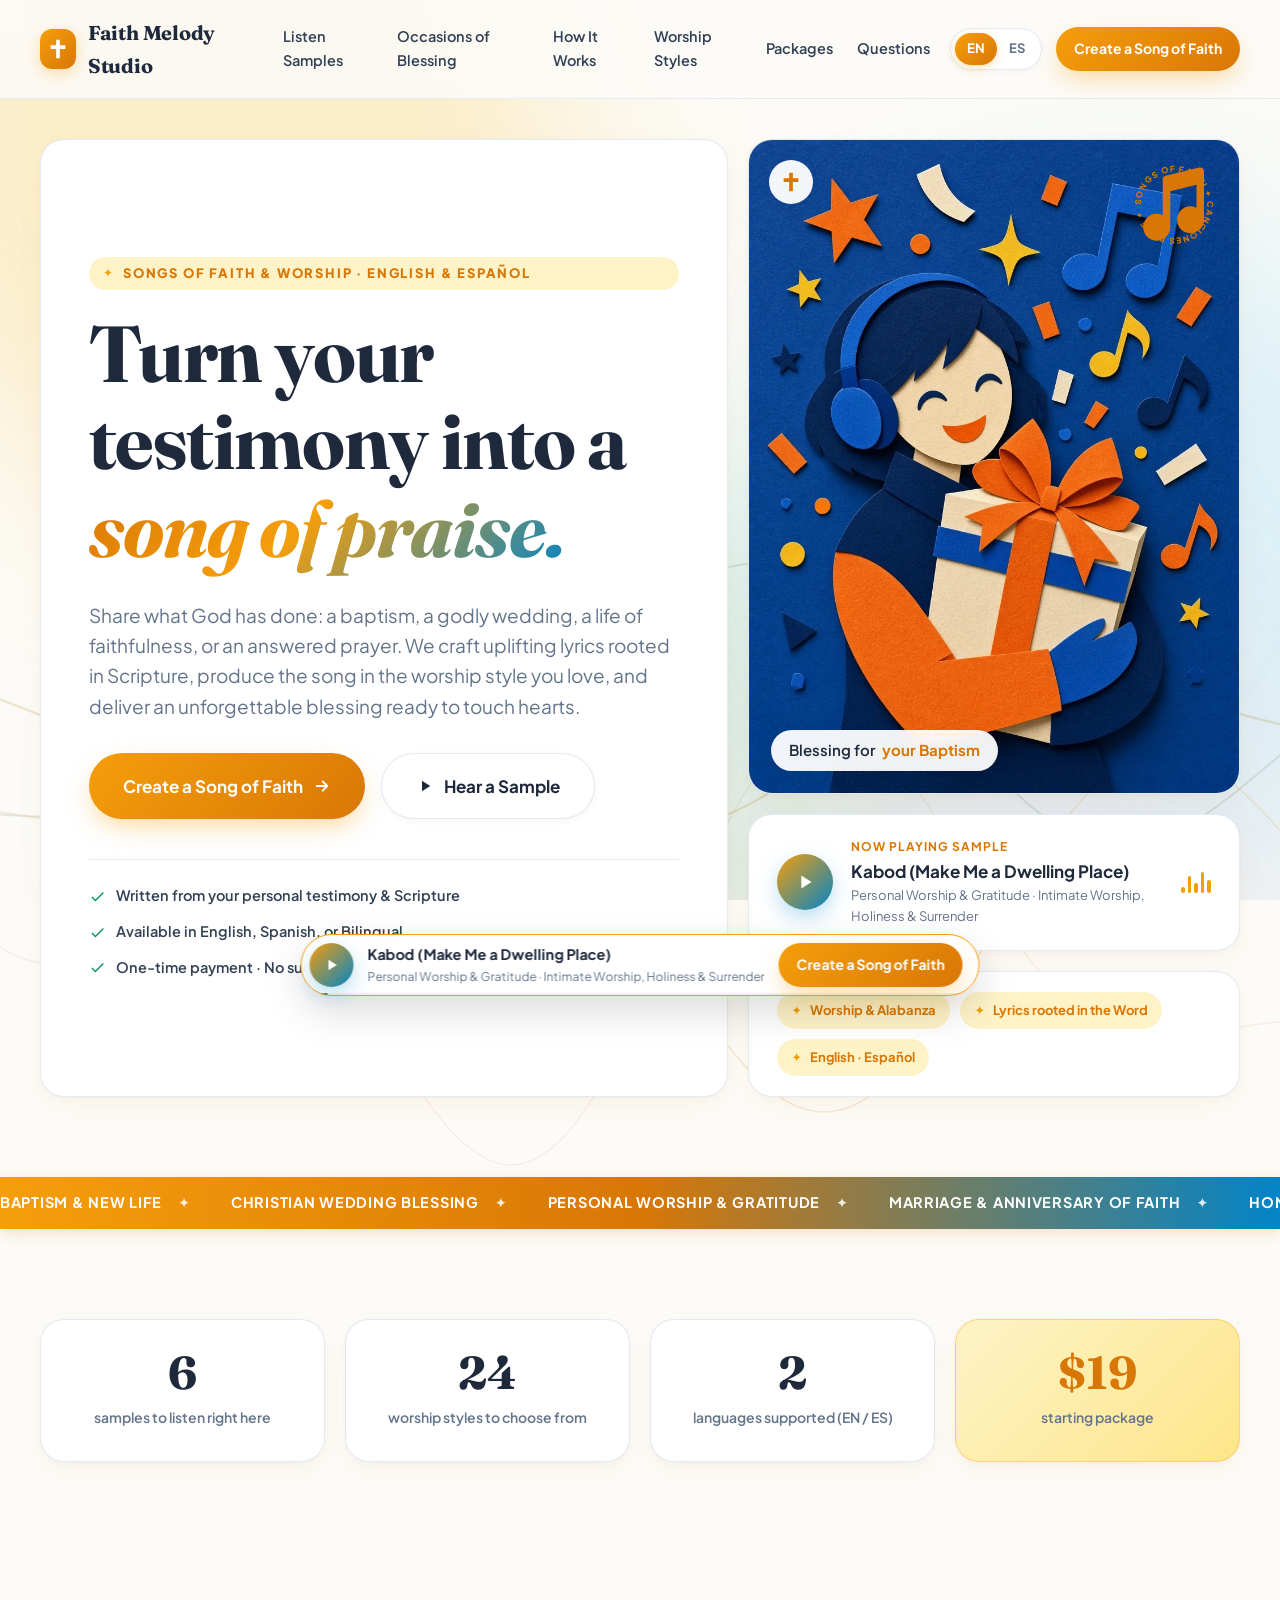
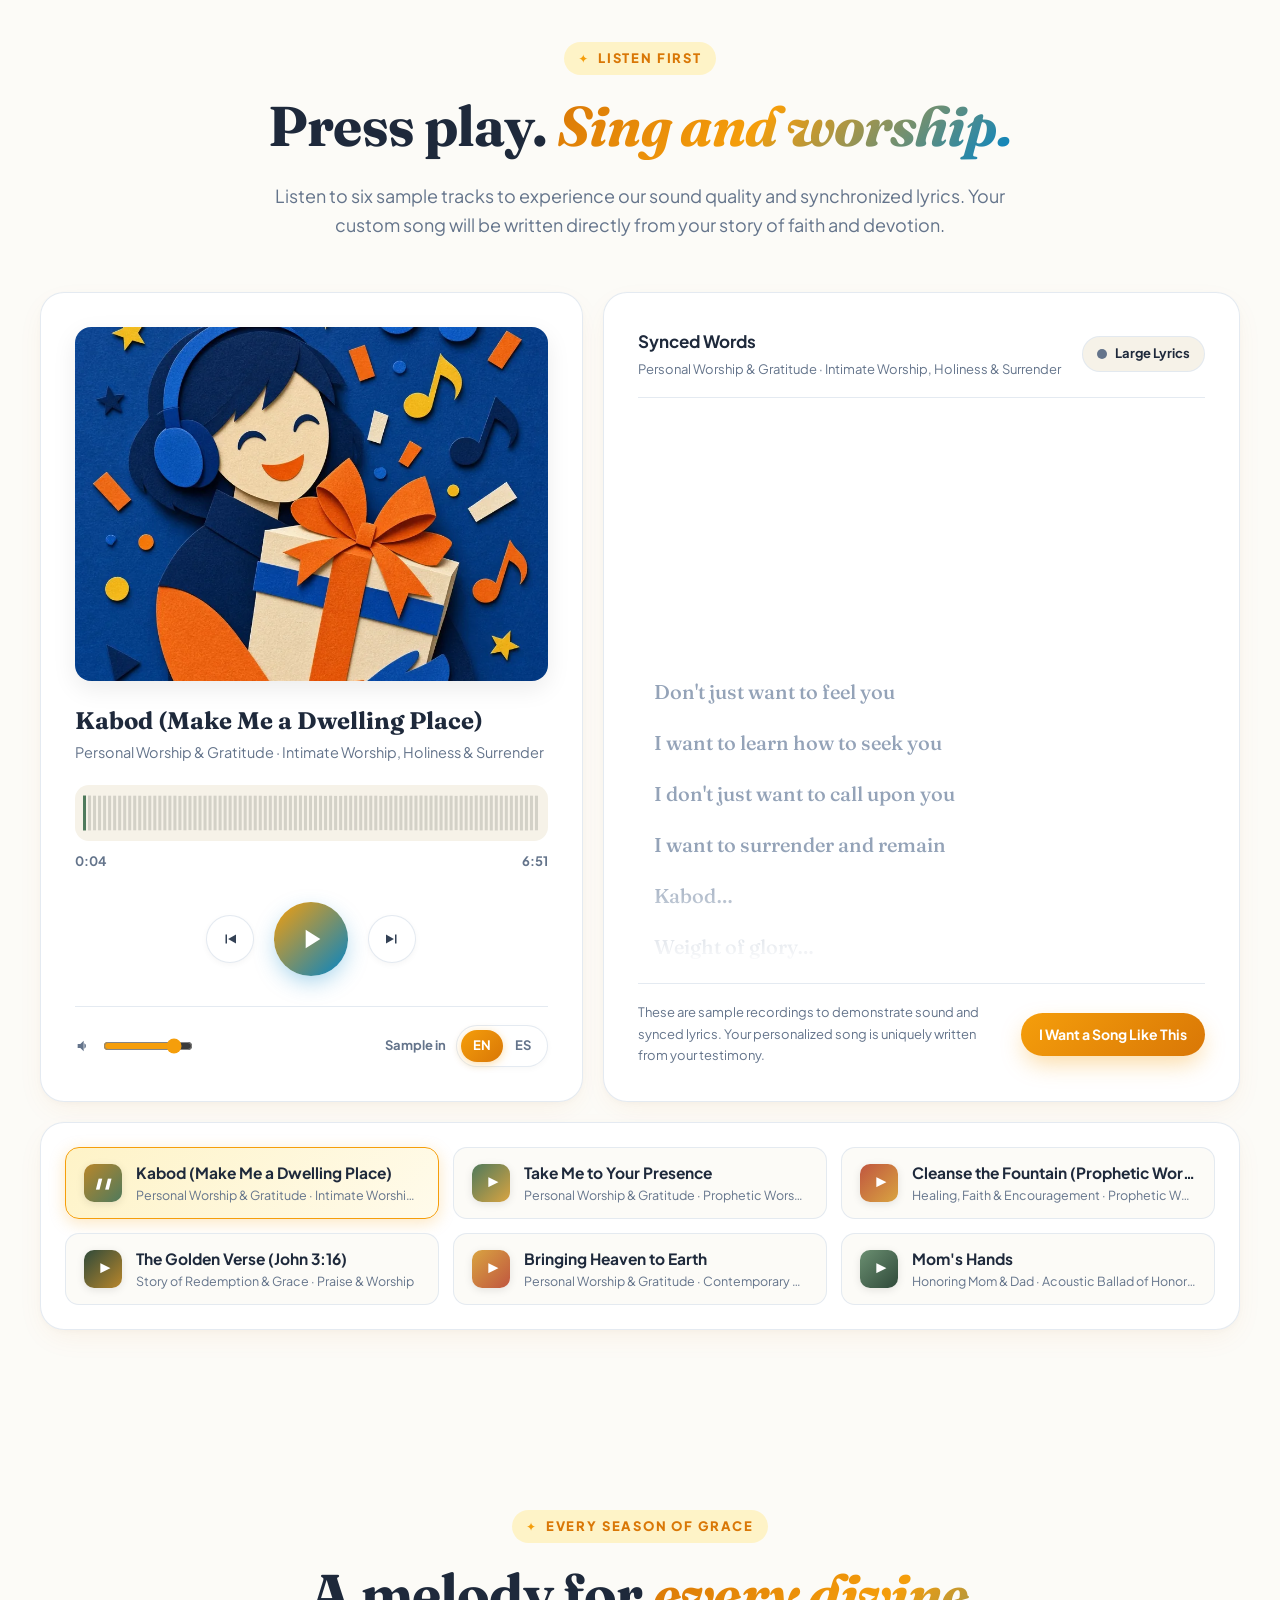
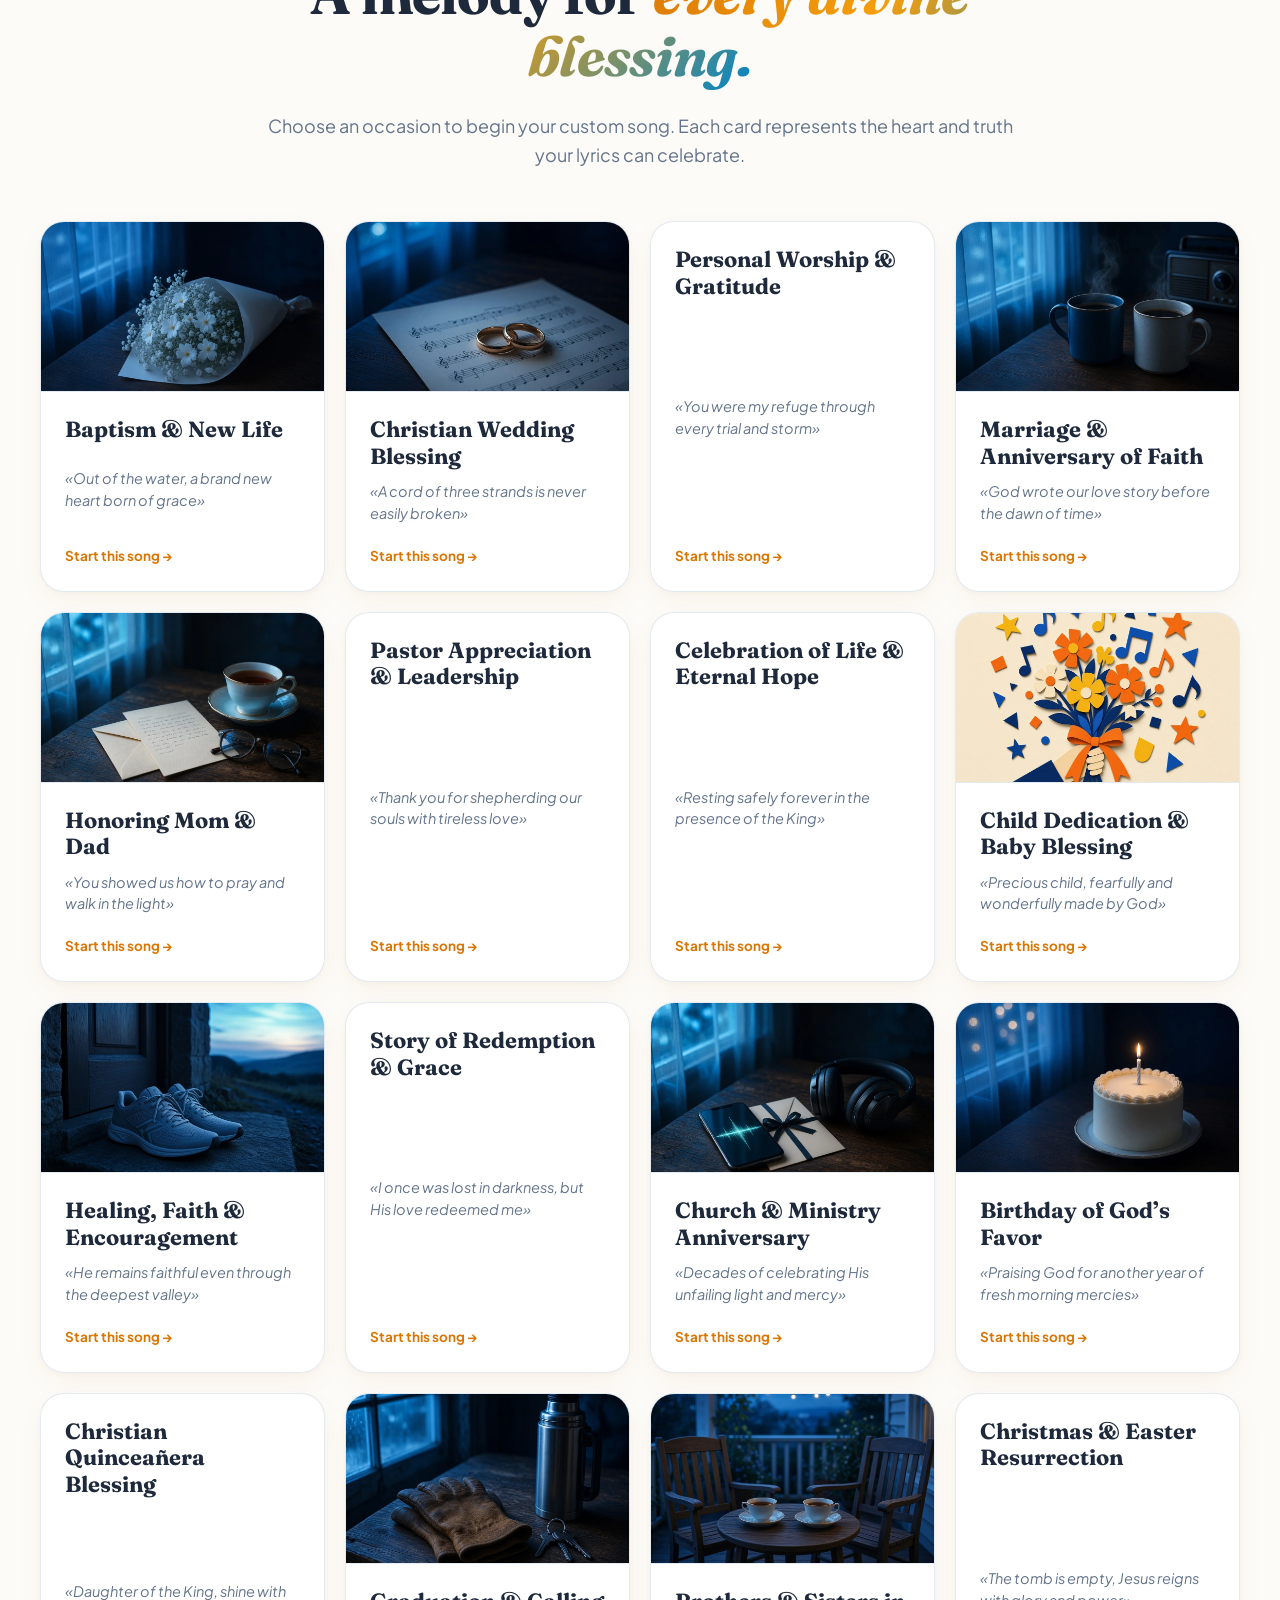
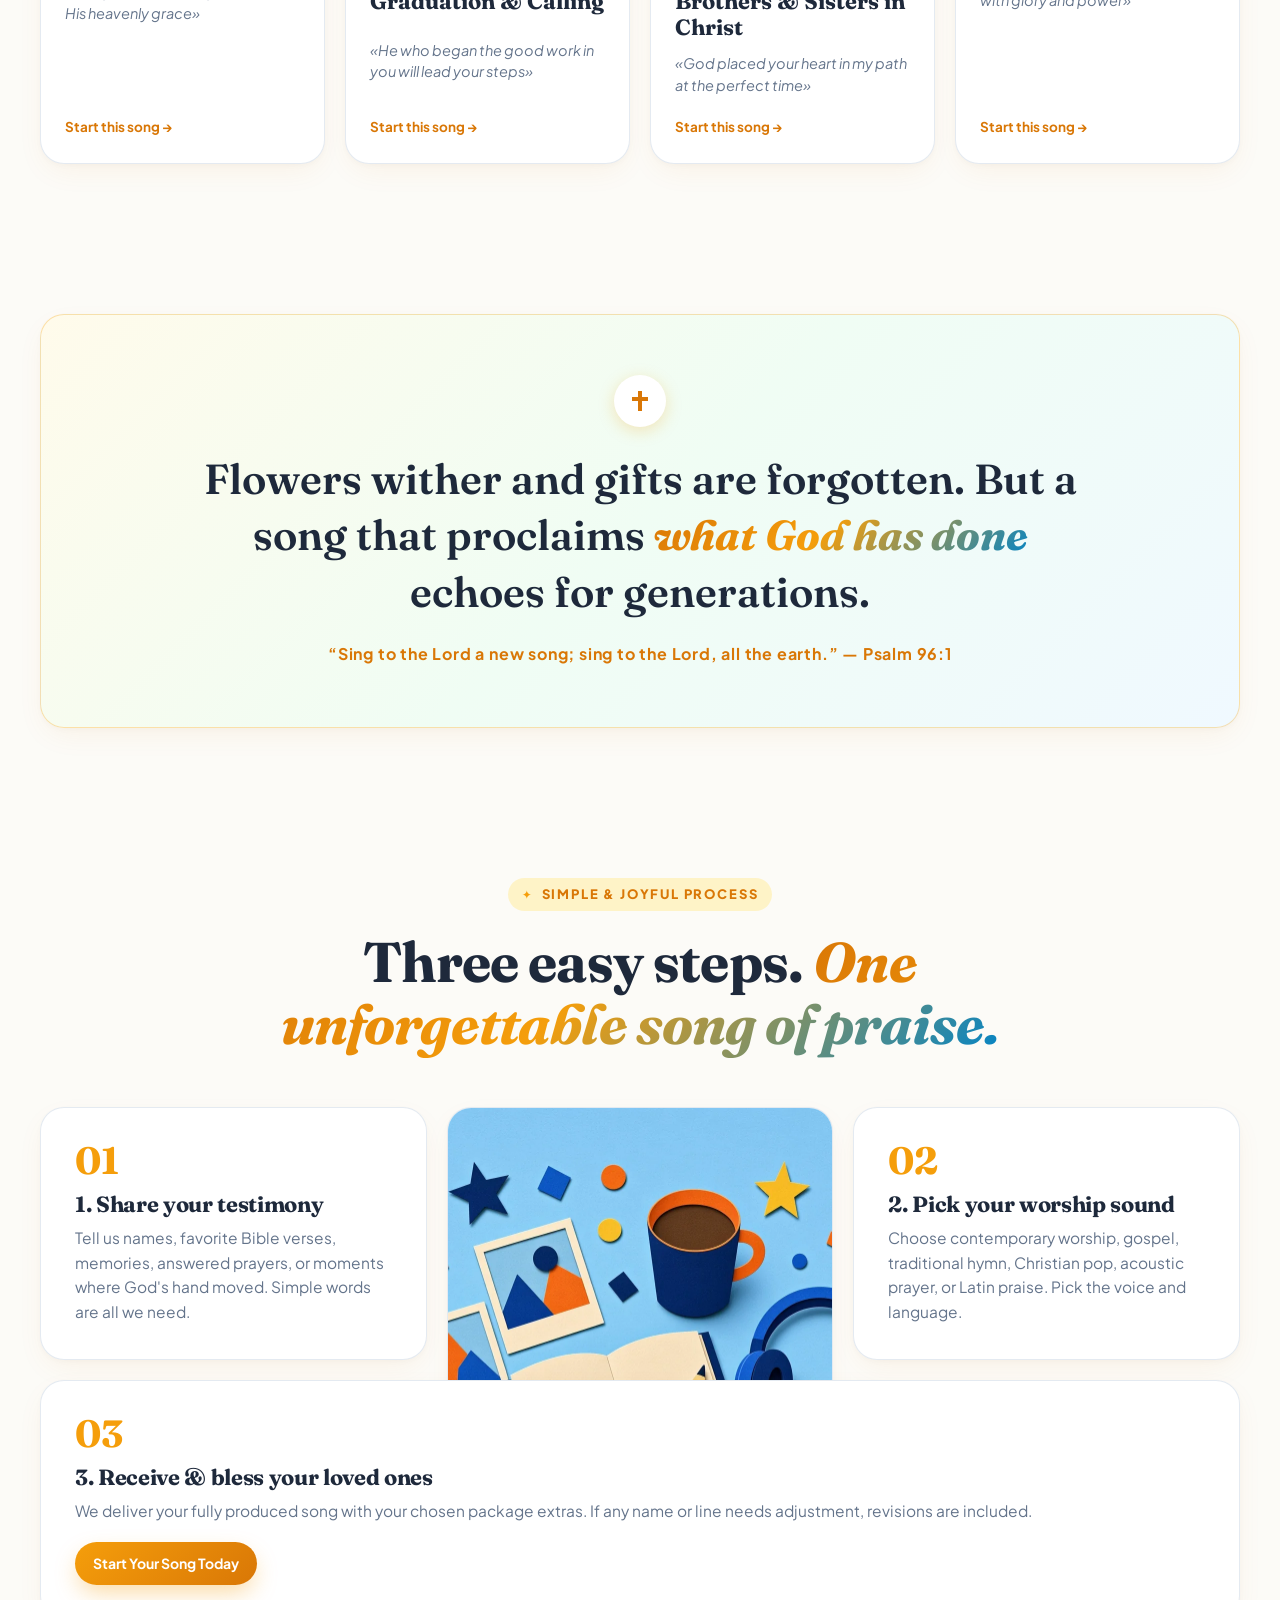
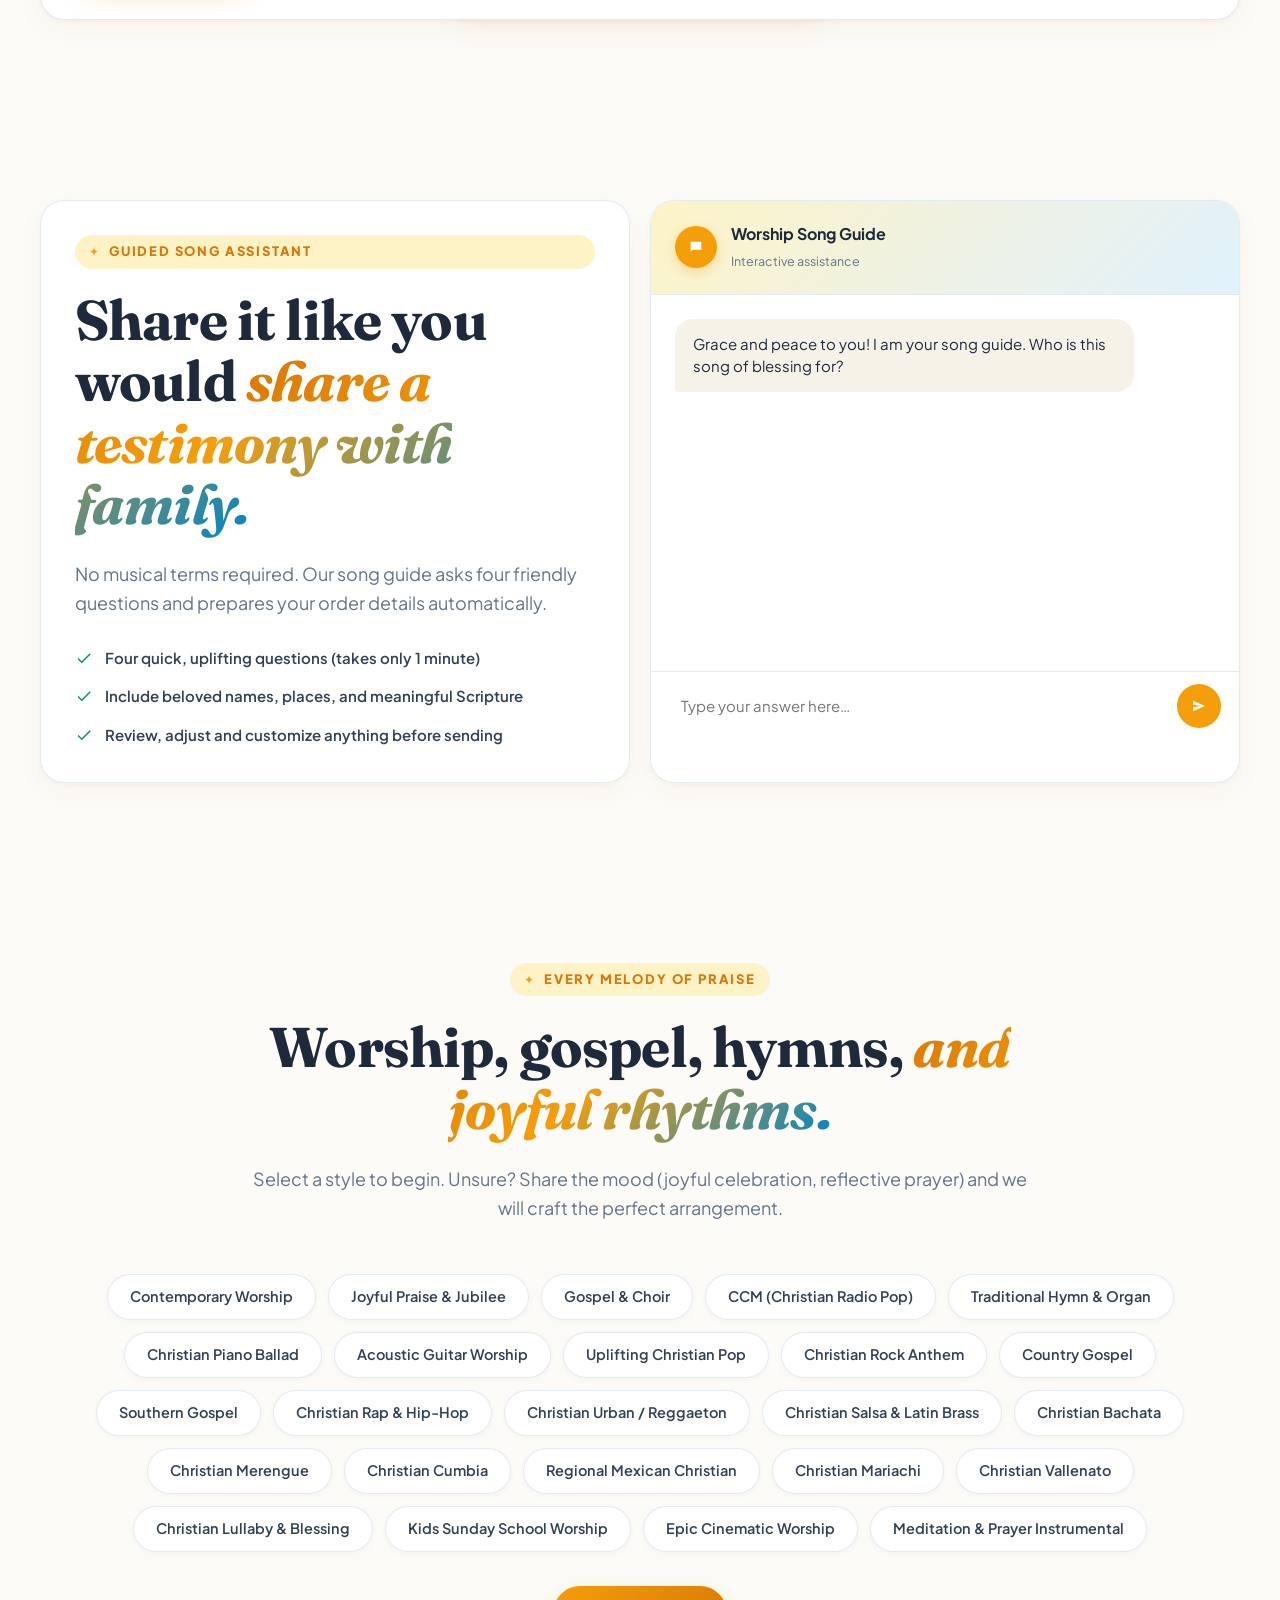
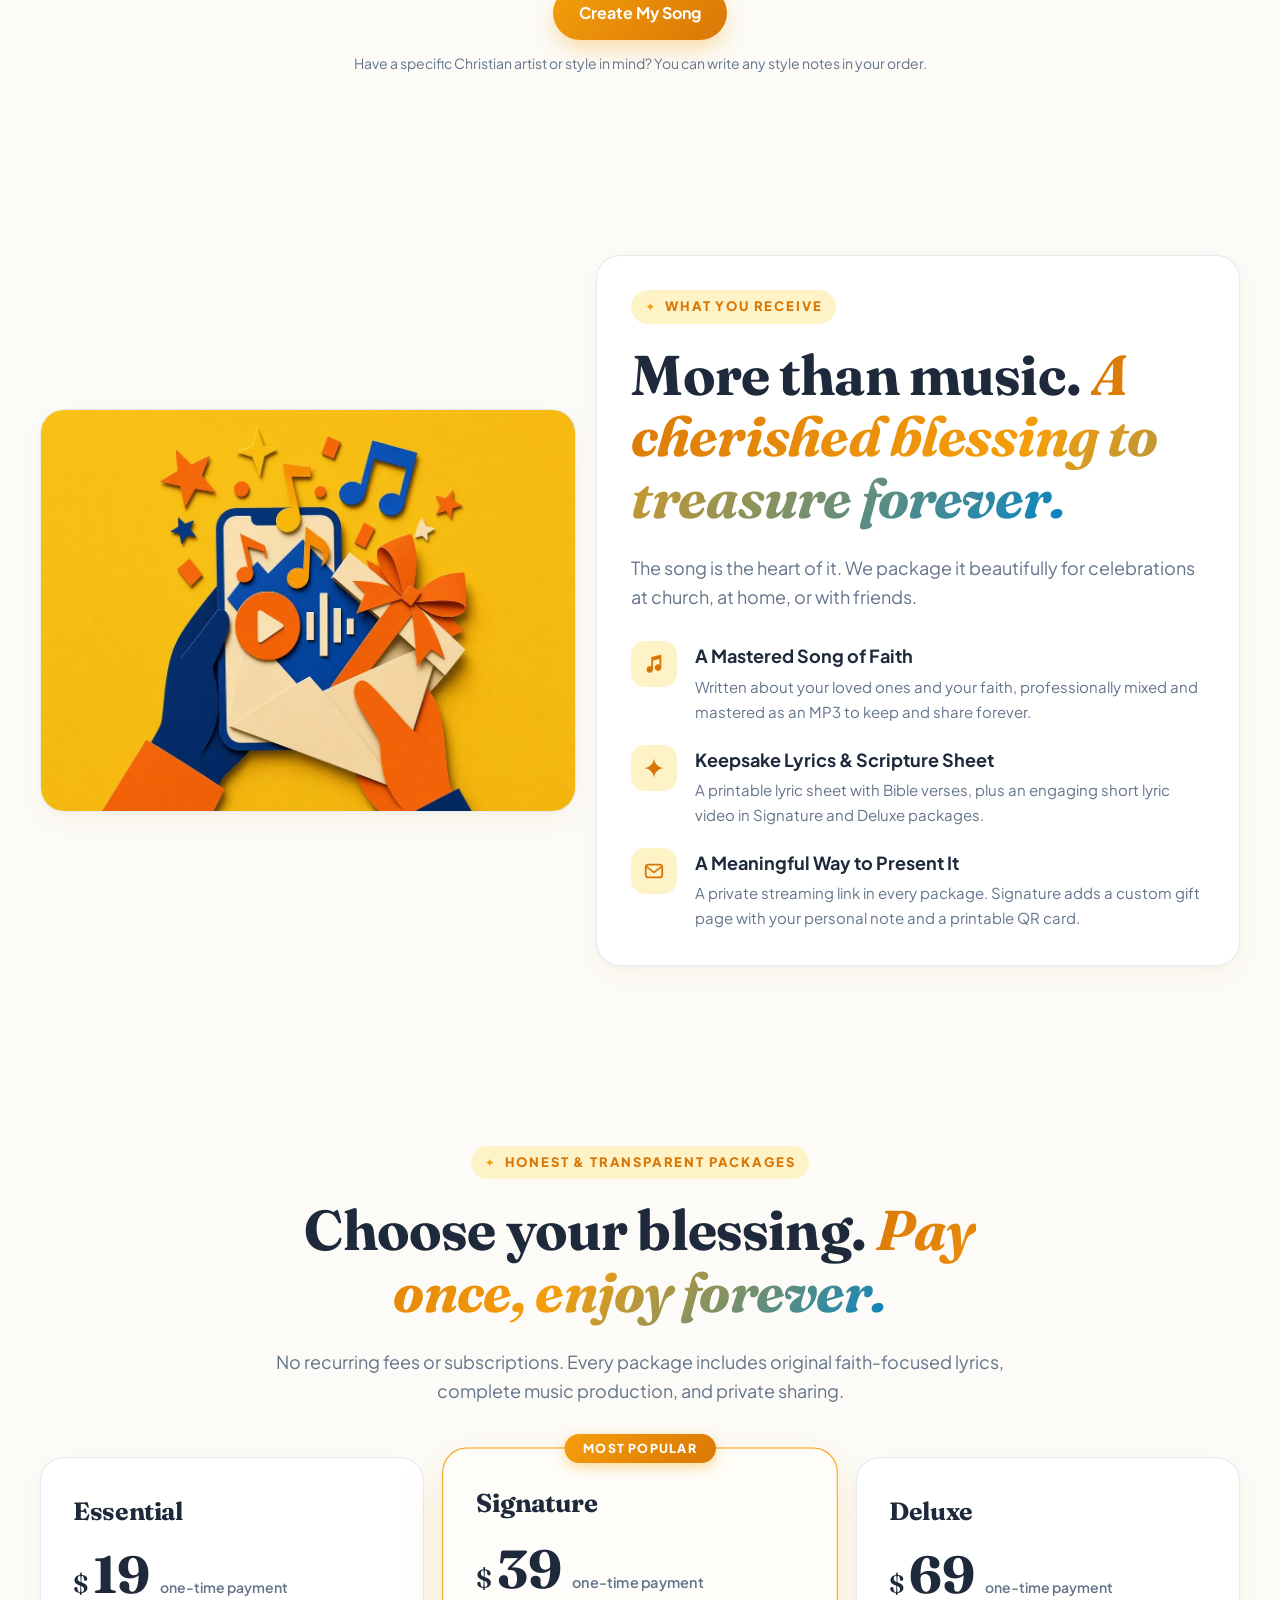
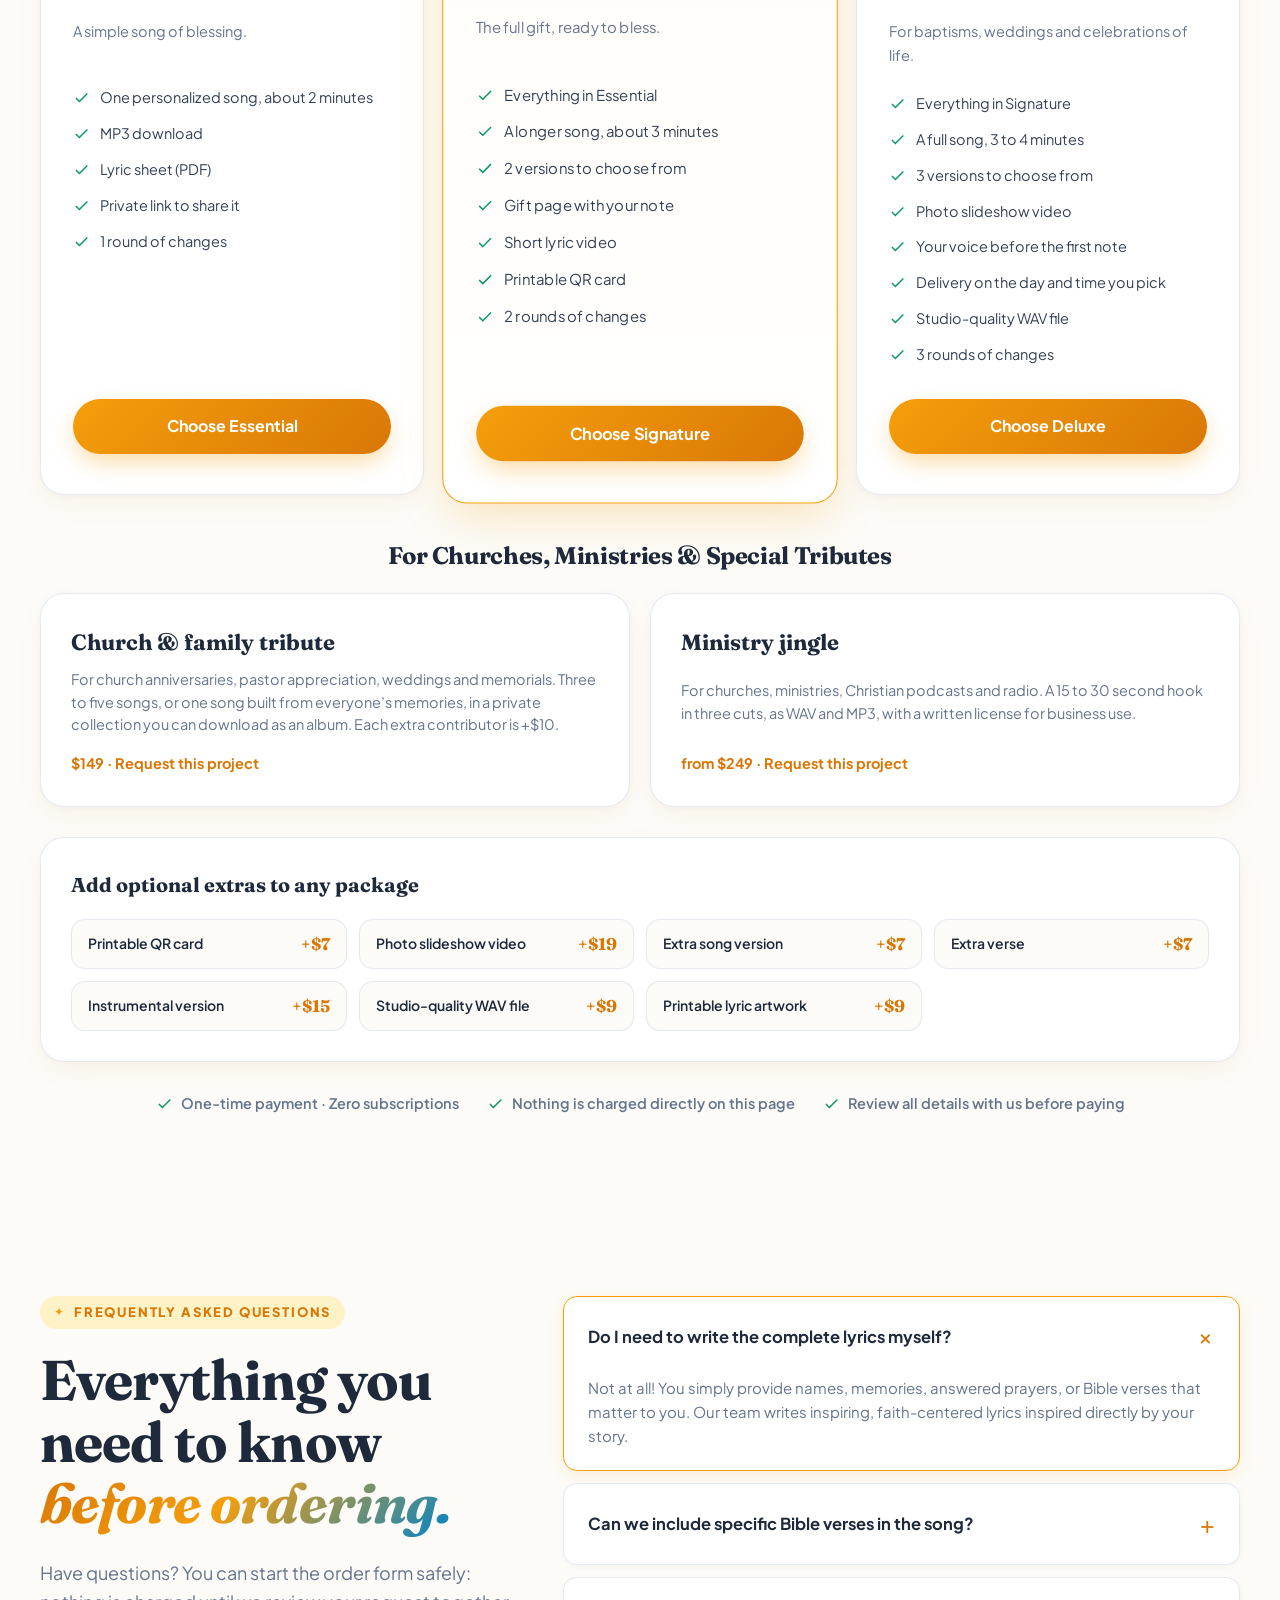
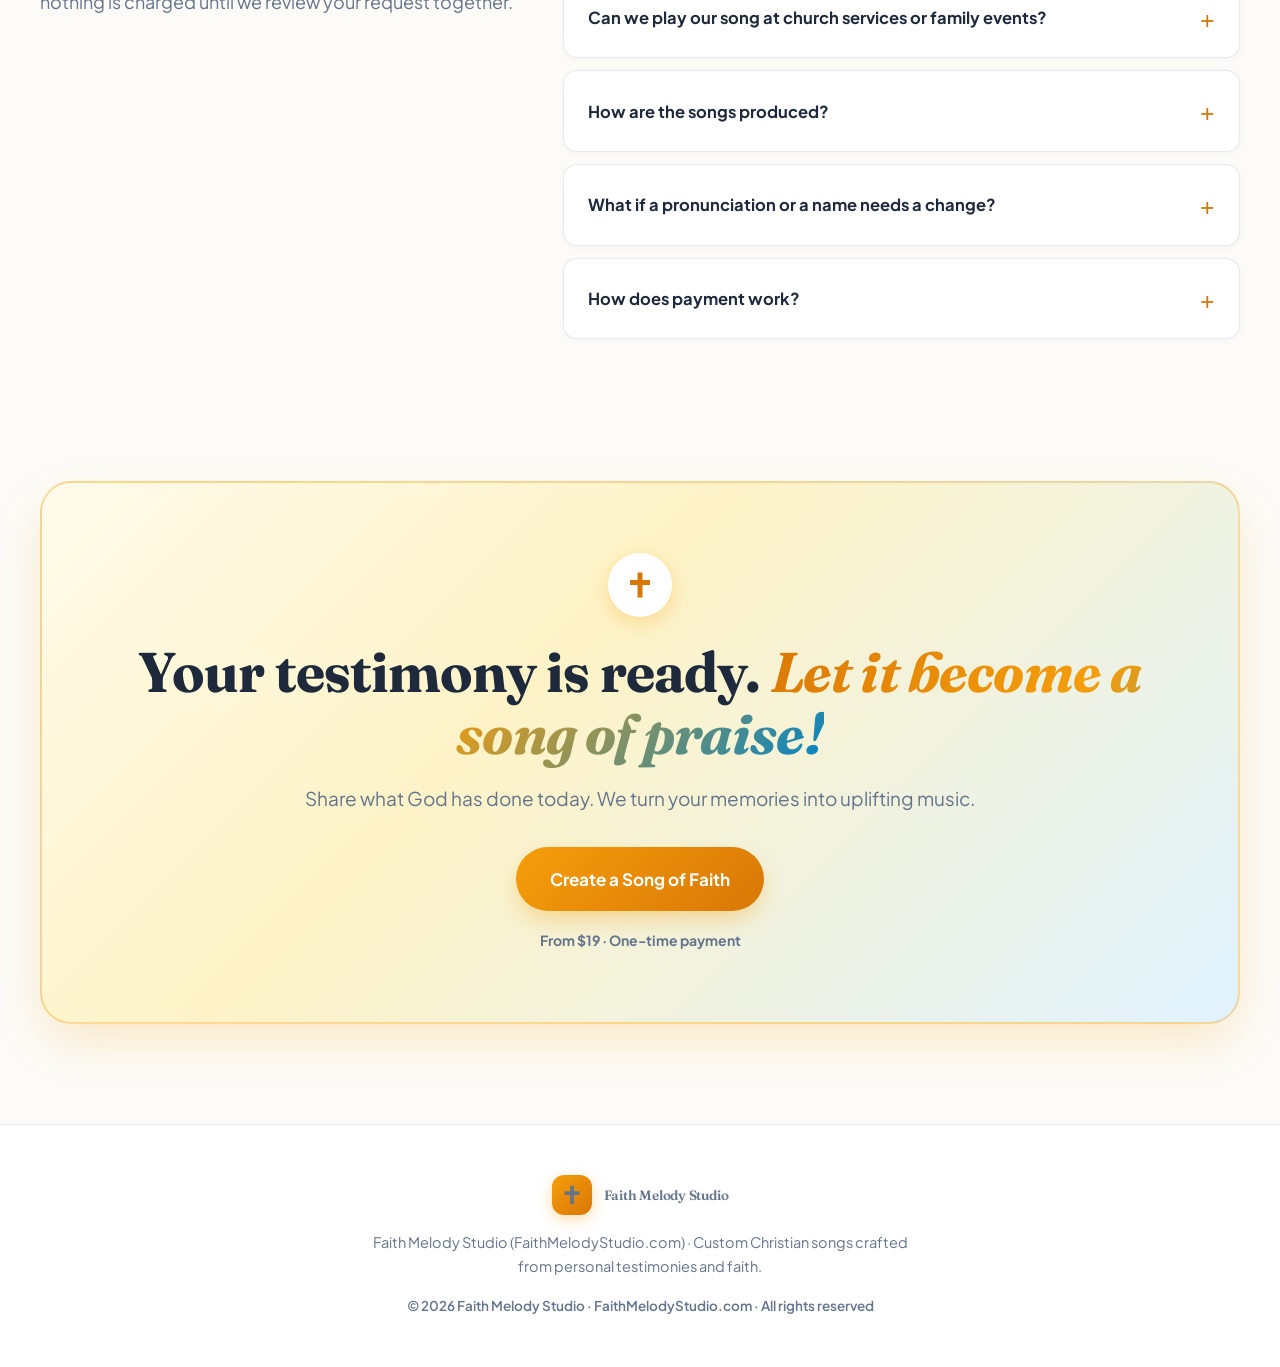
==== commit 5d45eecd: "Add English audio and 98 calibrated synchronized lines for Llevame a Tu Presencia" ====
--- a/demo5/index.html
+++ b/demo5/index.html
@@ -13,7 +13,7 @@
   <link rel="preconnect" href="https://fonts.gstatic.com" crossorigin>
   <link rel="stylesheet"
     href="https://fonts.googleapis.com/css2?family=Fraunces:ital,opsz,wght@0,9..144,500..800;1,9..144,500..800&family=Plus+Jakarta+Sans:wght@400;500;600;700;800&display=swap">
-  <link rel="stylesheet" href="styles.css?v=v13">
+  <link rel="stylesheet" href="styles.css?v=v14">
 </head>
 
 <body>
@@ -617,10 +617,10 @@
     </div>
   </dialog>
 
-  <script src="config.js?v=v13"></script>
-  <script src="text.js?v=v13"></script>
-  <script src="songs.js?v=v13"></script>
-  <script src="script.js?v=v13"></script>
+  <script src="config.js?v=v14"></script>
+  <script src="text.js?v=v14"></script>
+  <script src="songs.js?v=v14"></script>
+  <script src="script.js?v=v14"></script>
 </body>
 
 </html>
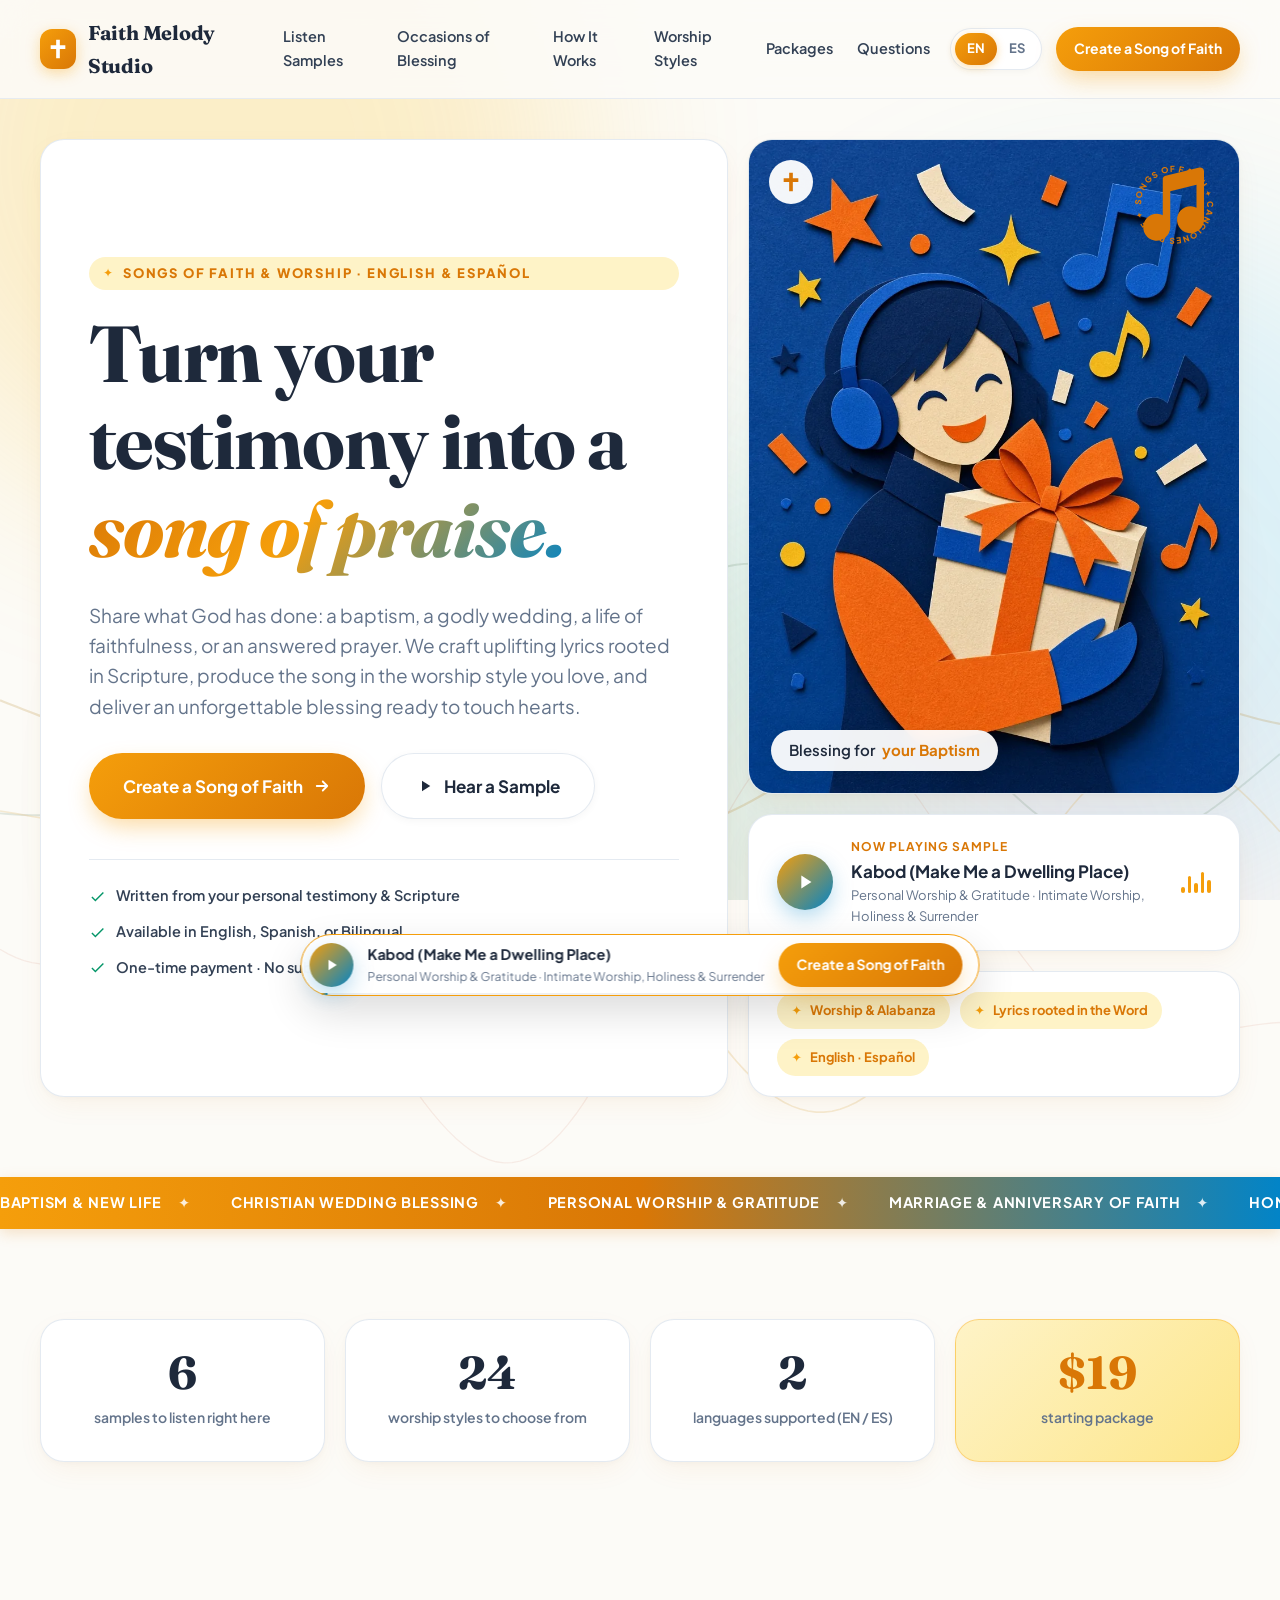
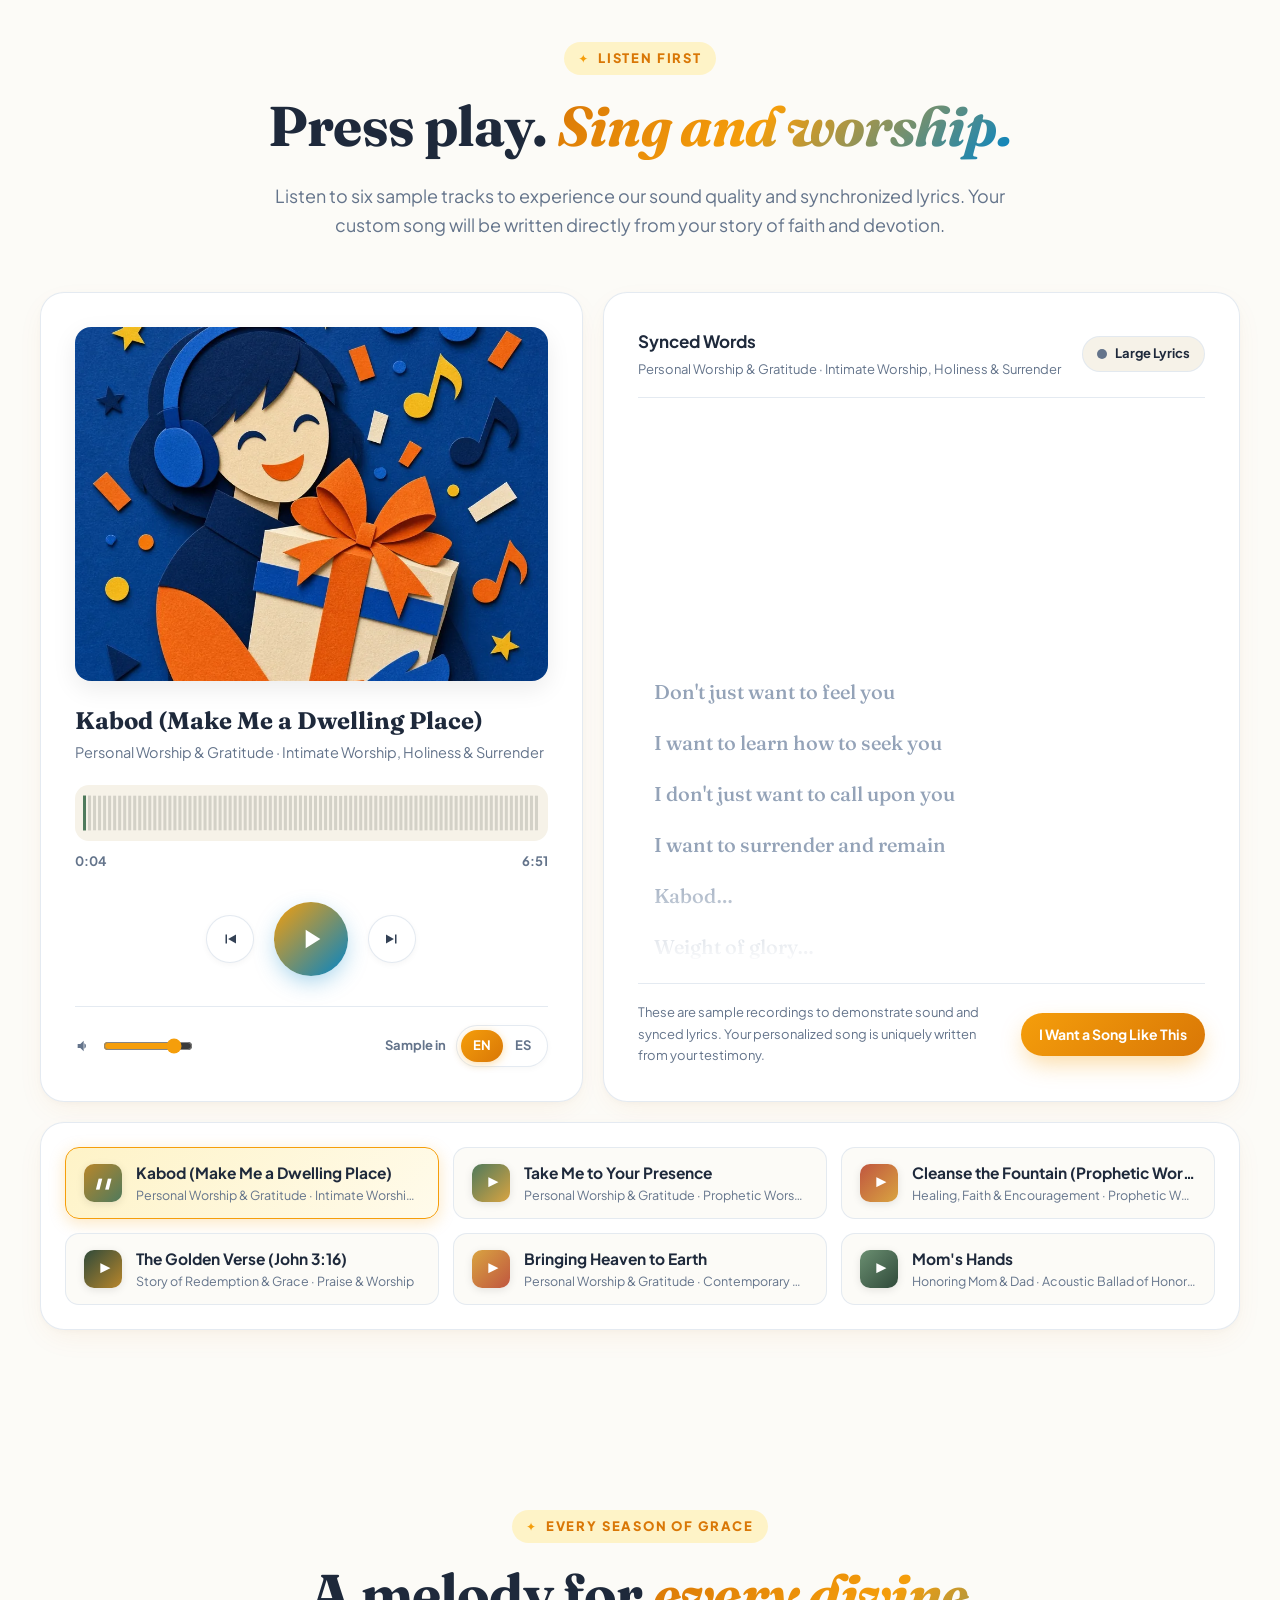
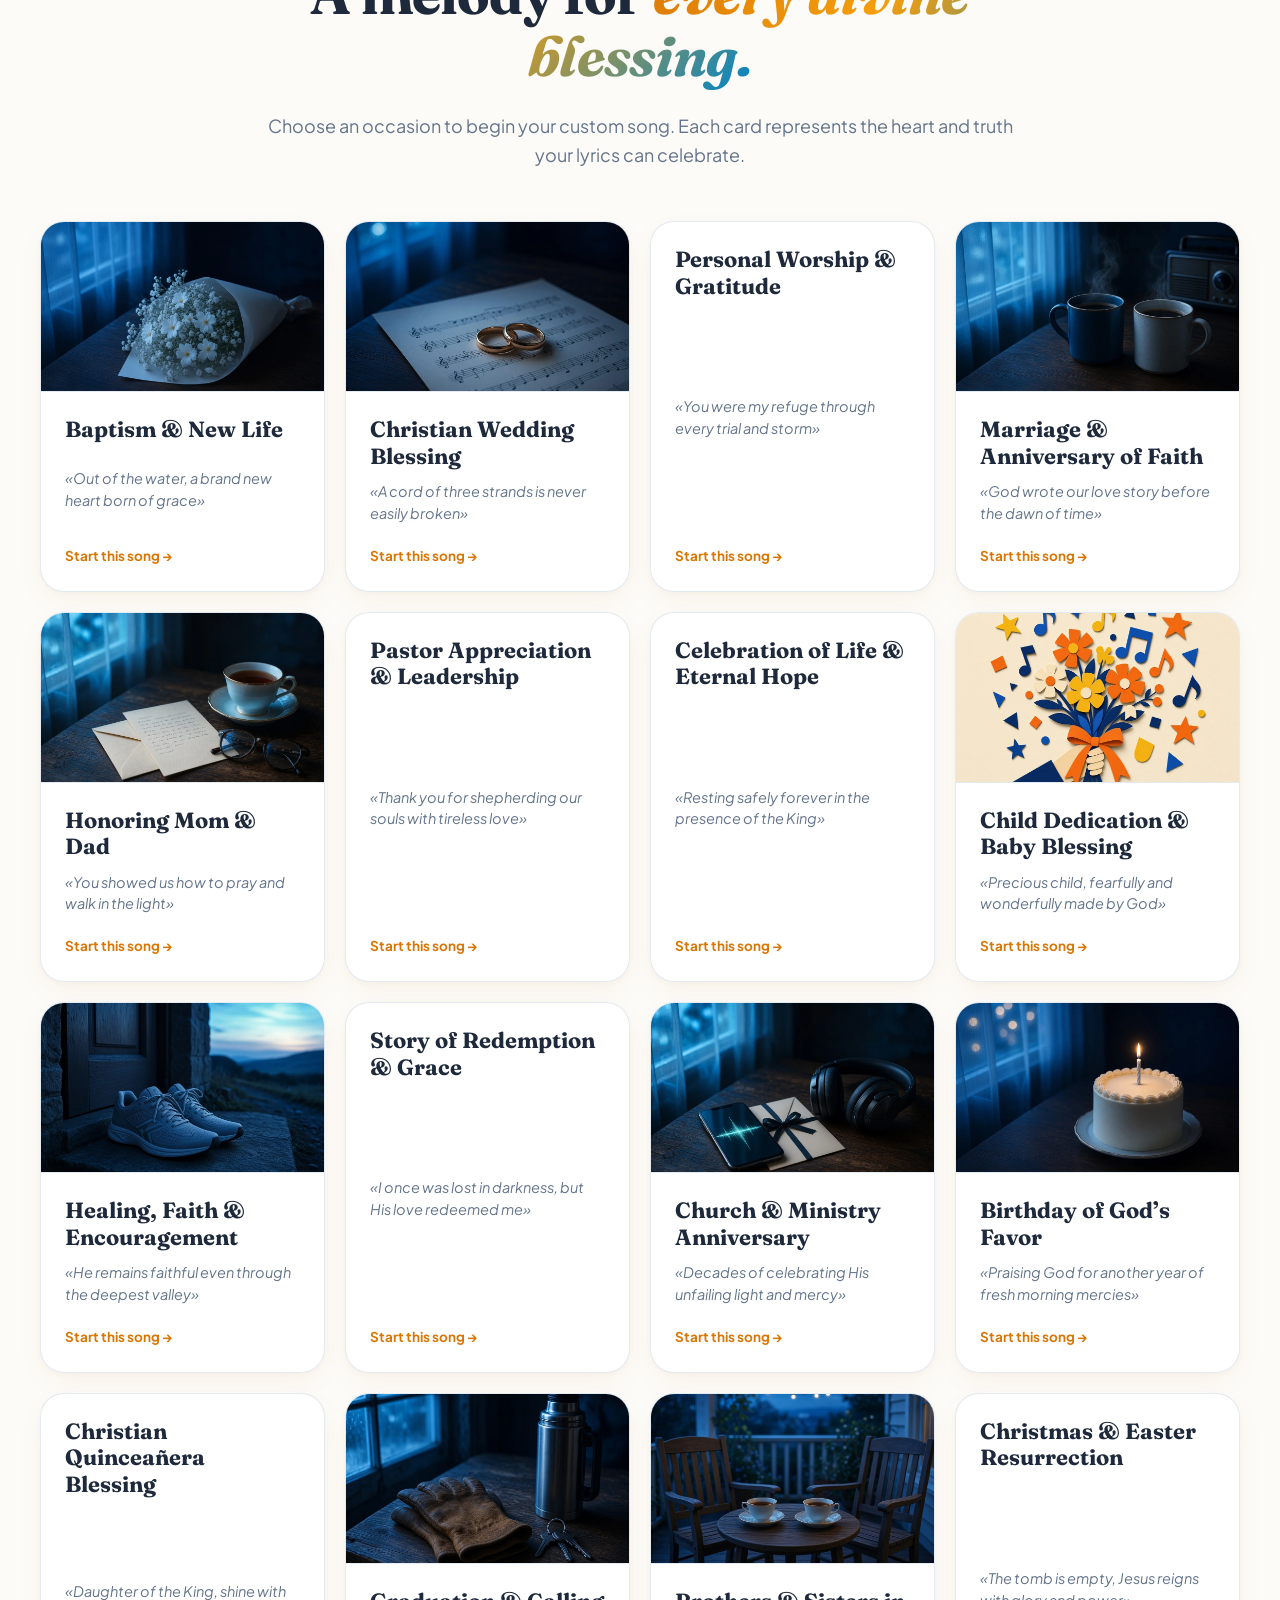
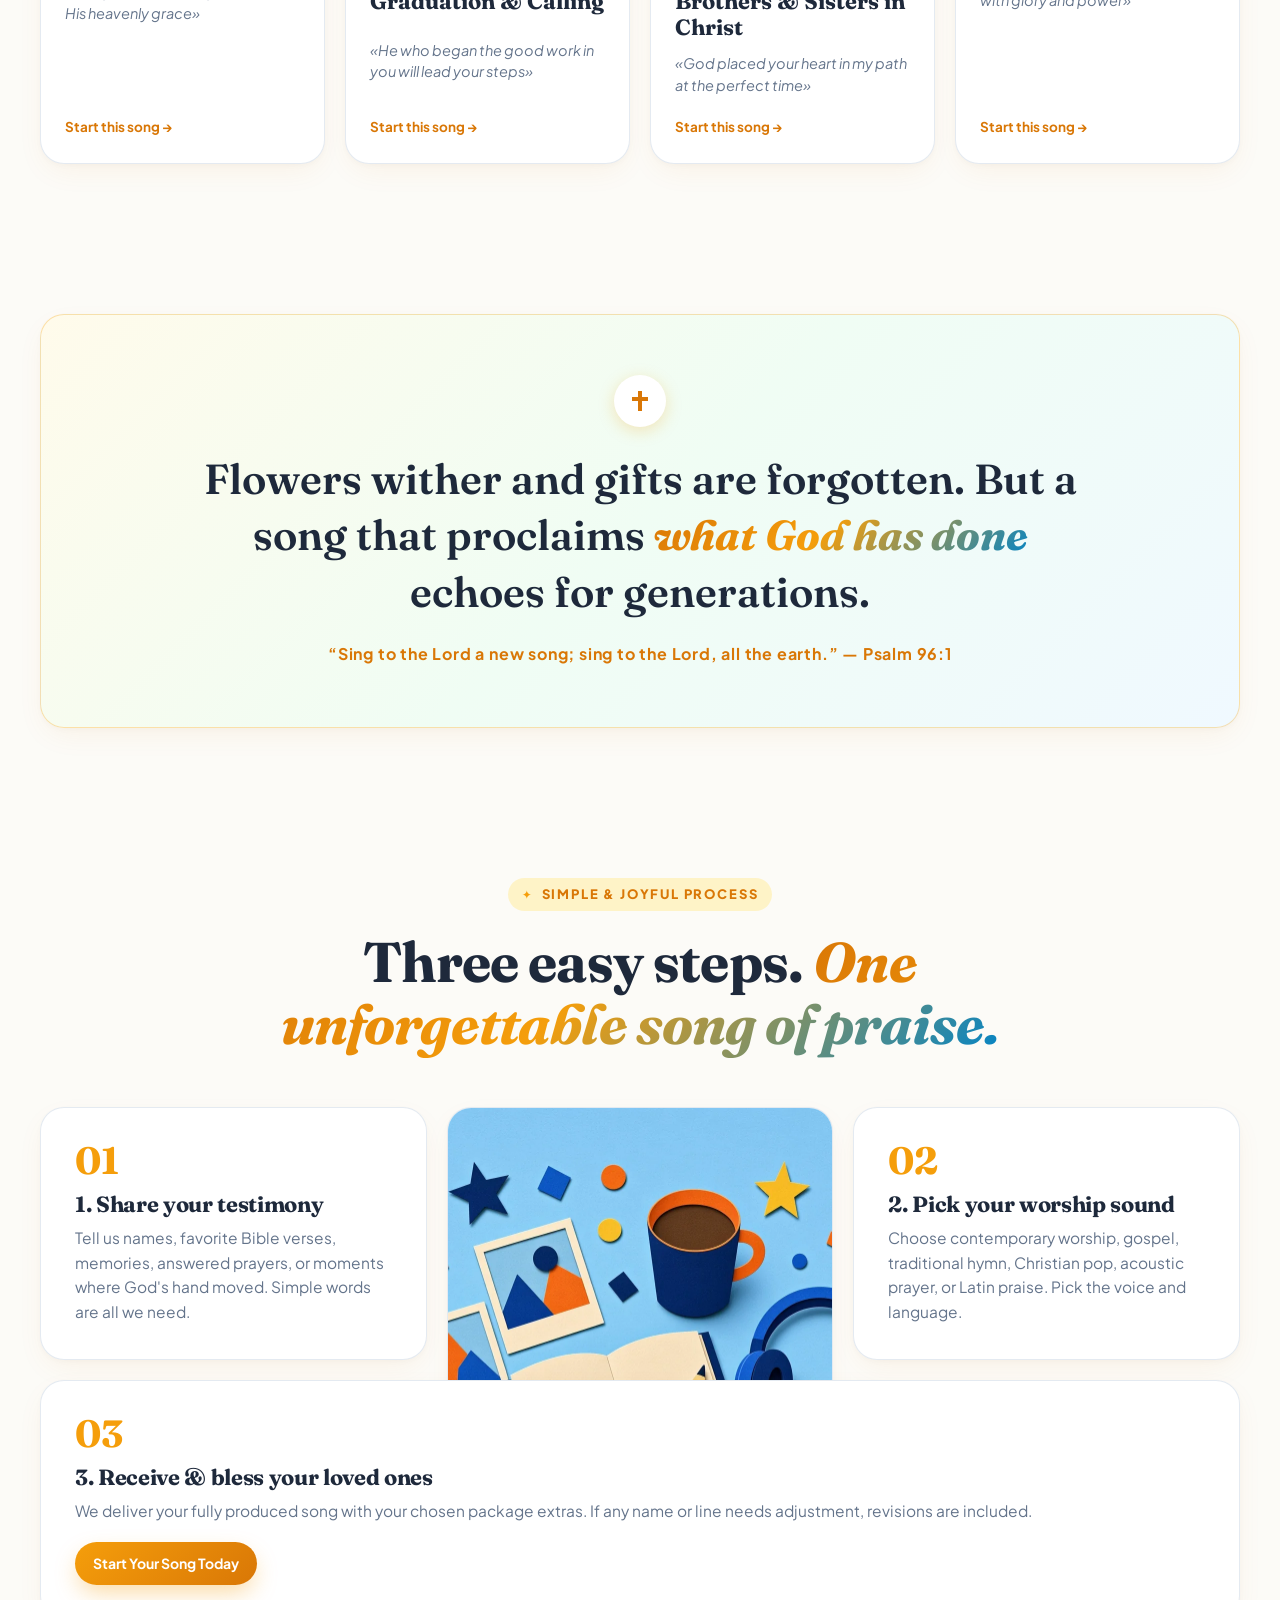
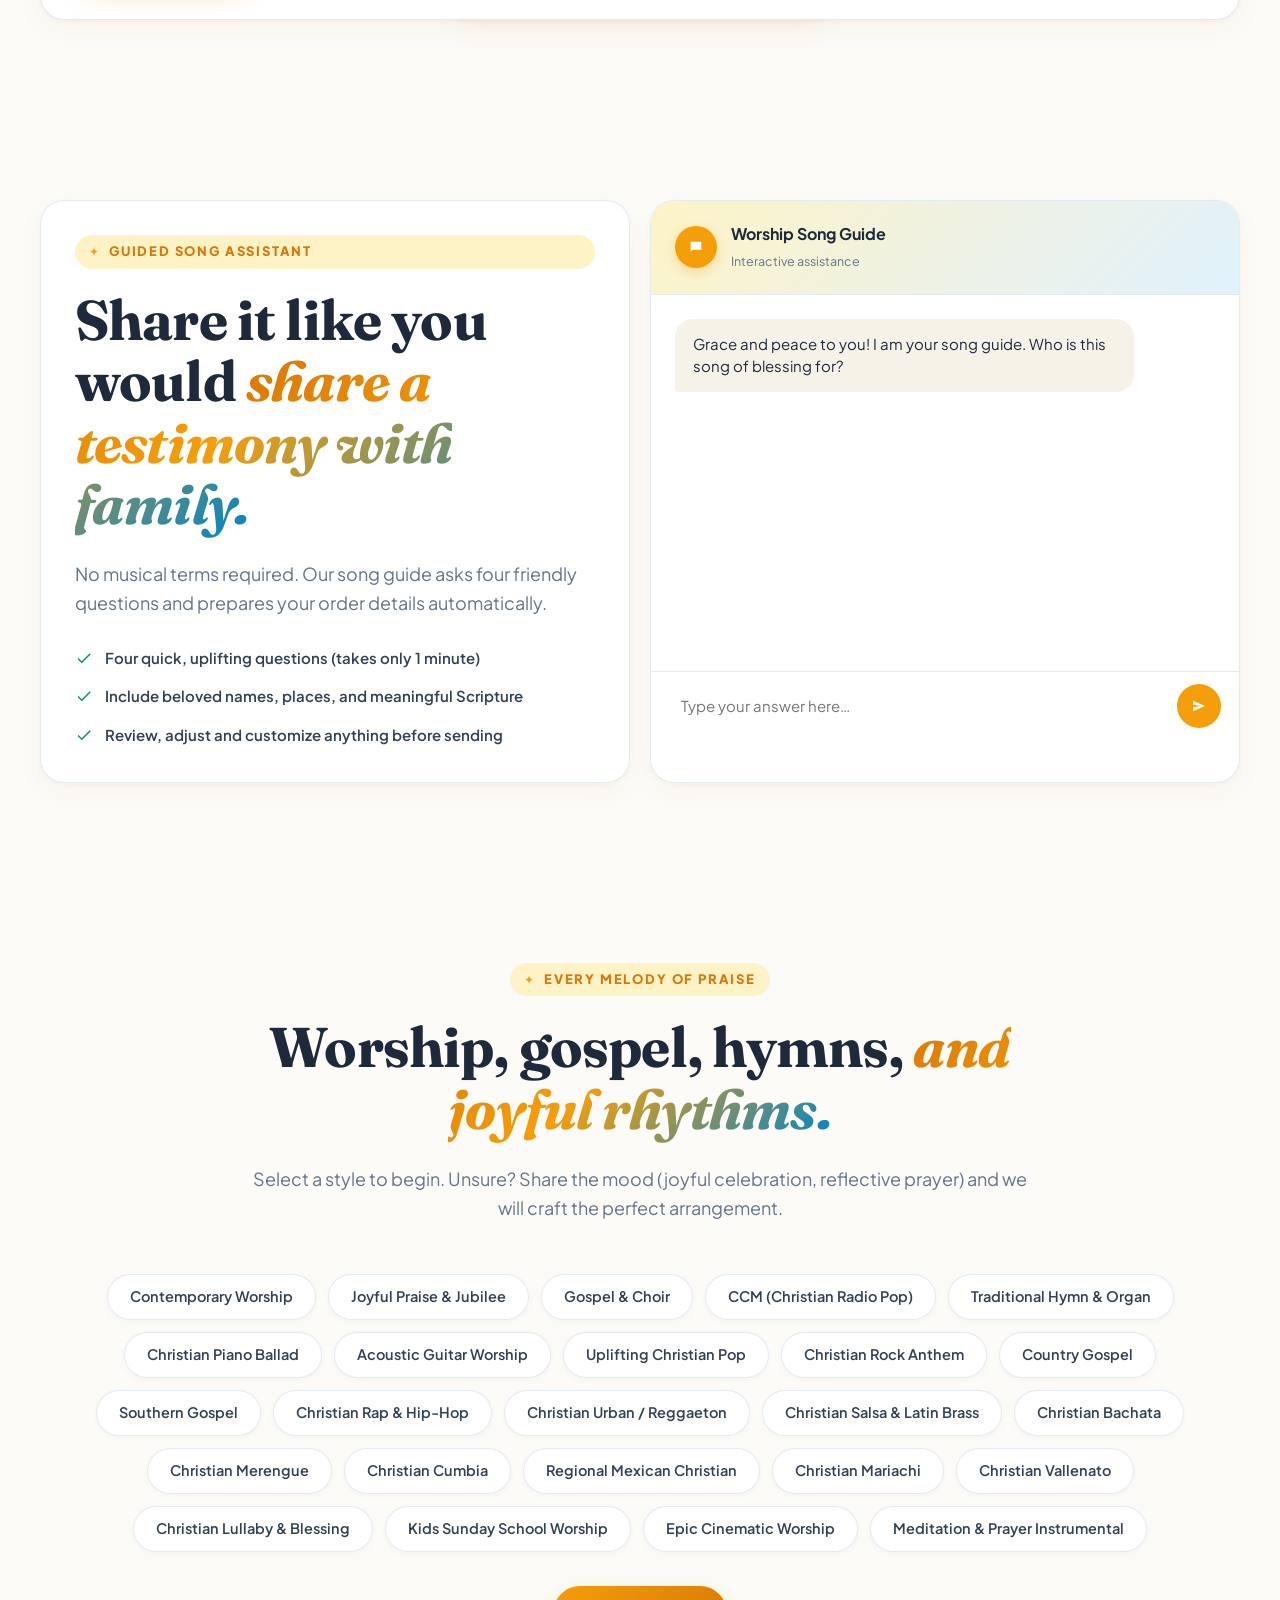
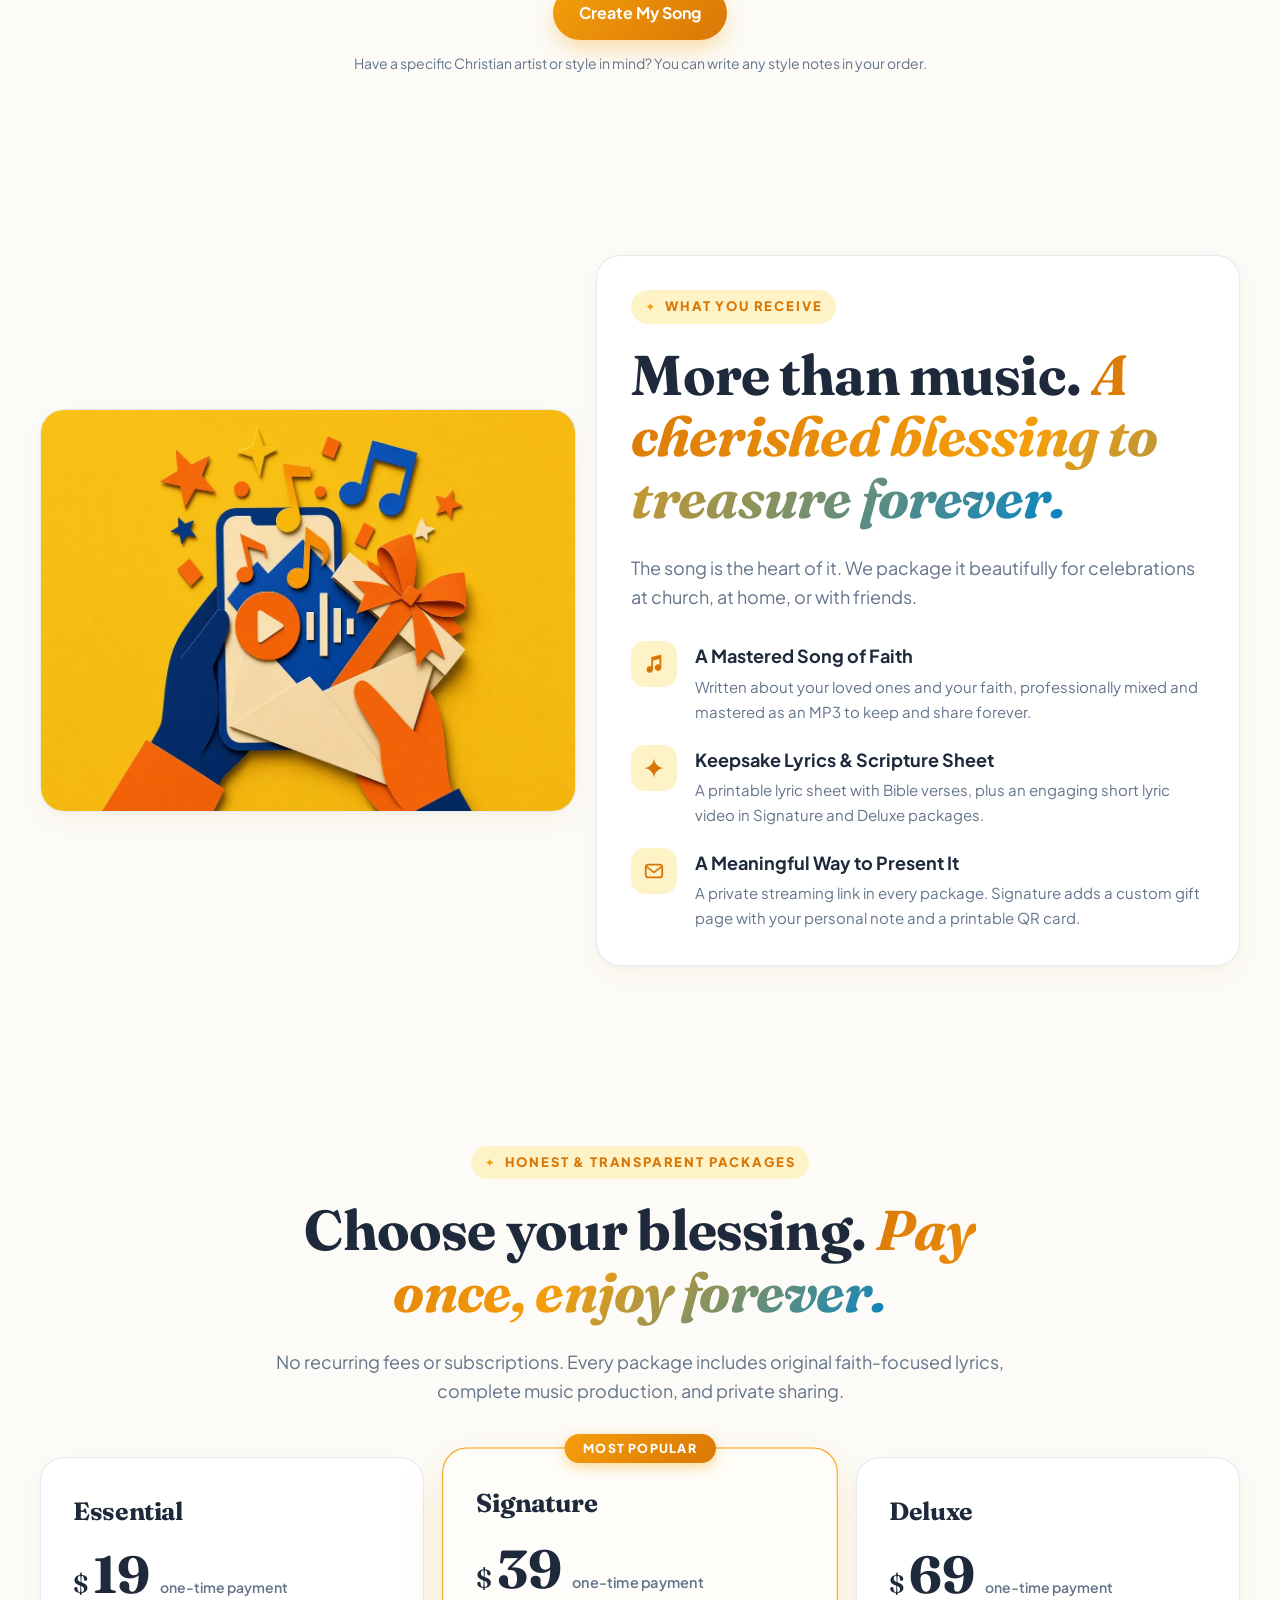
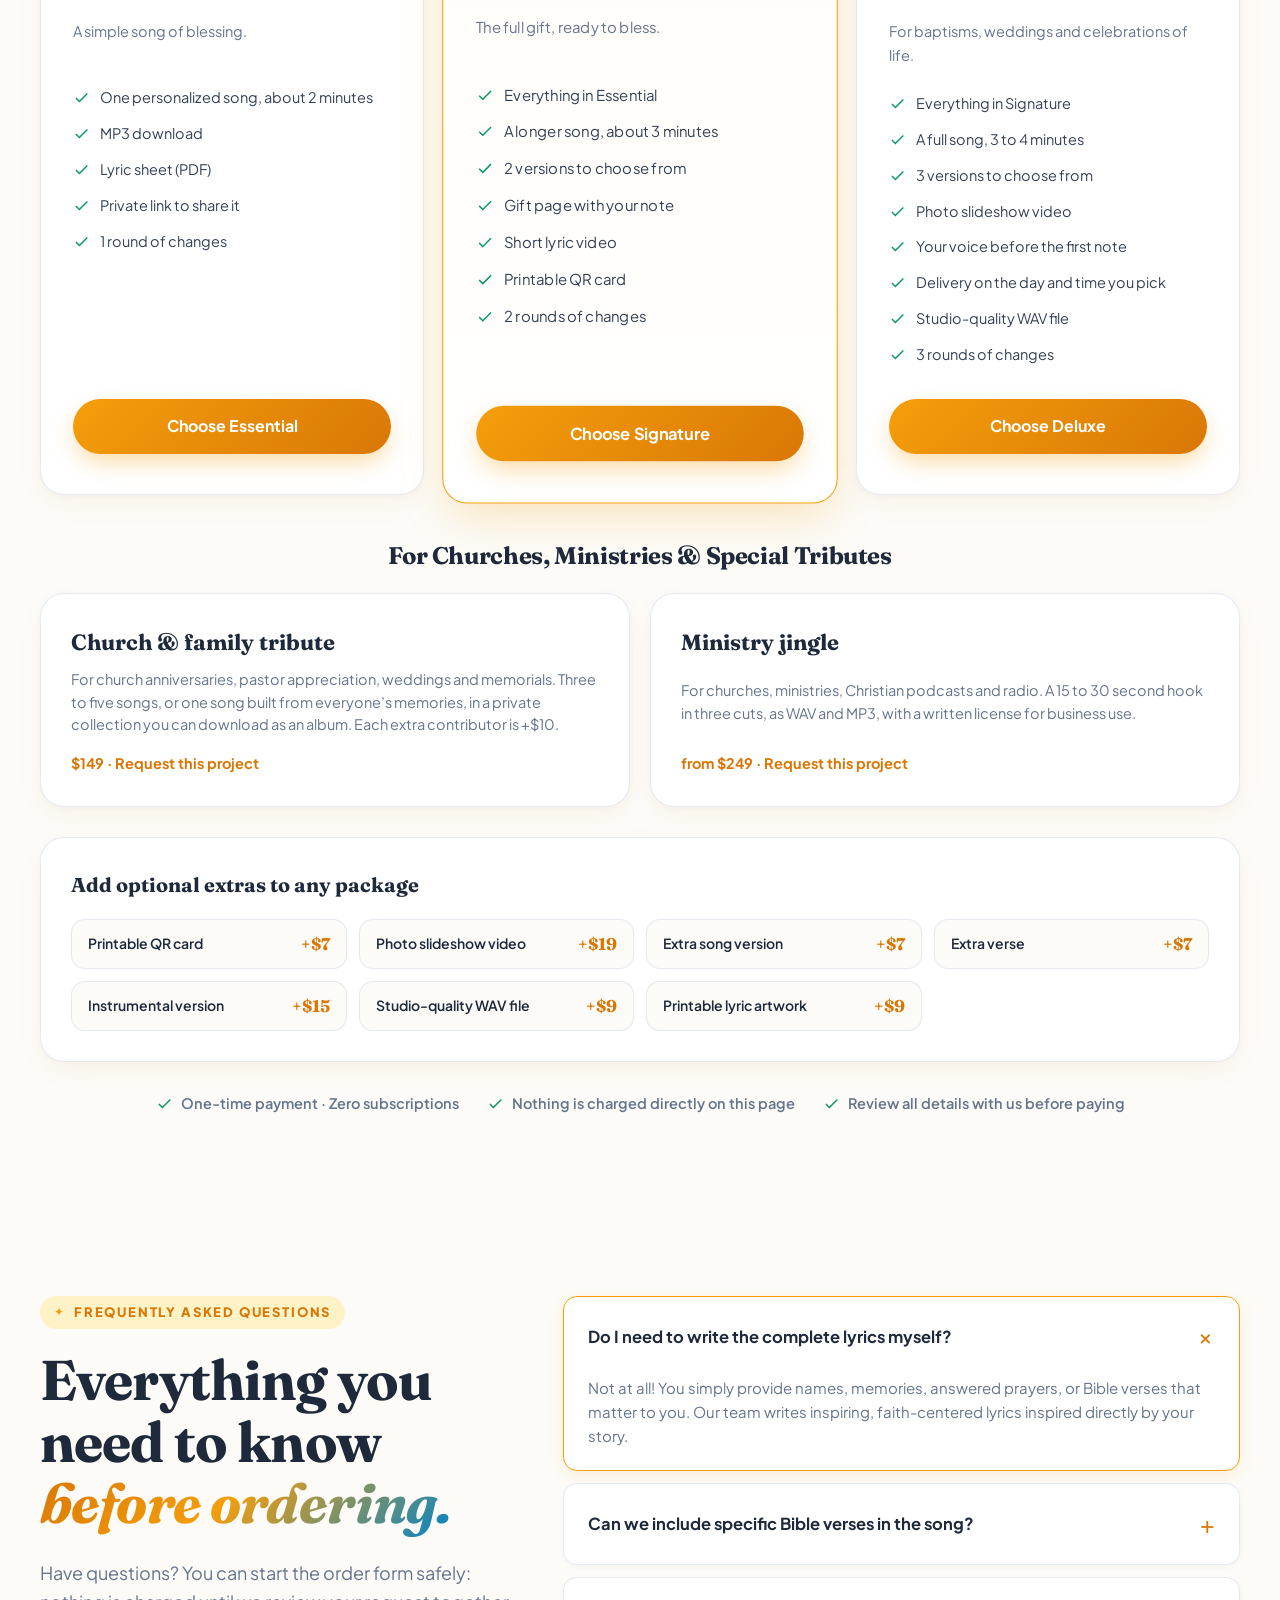
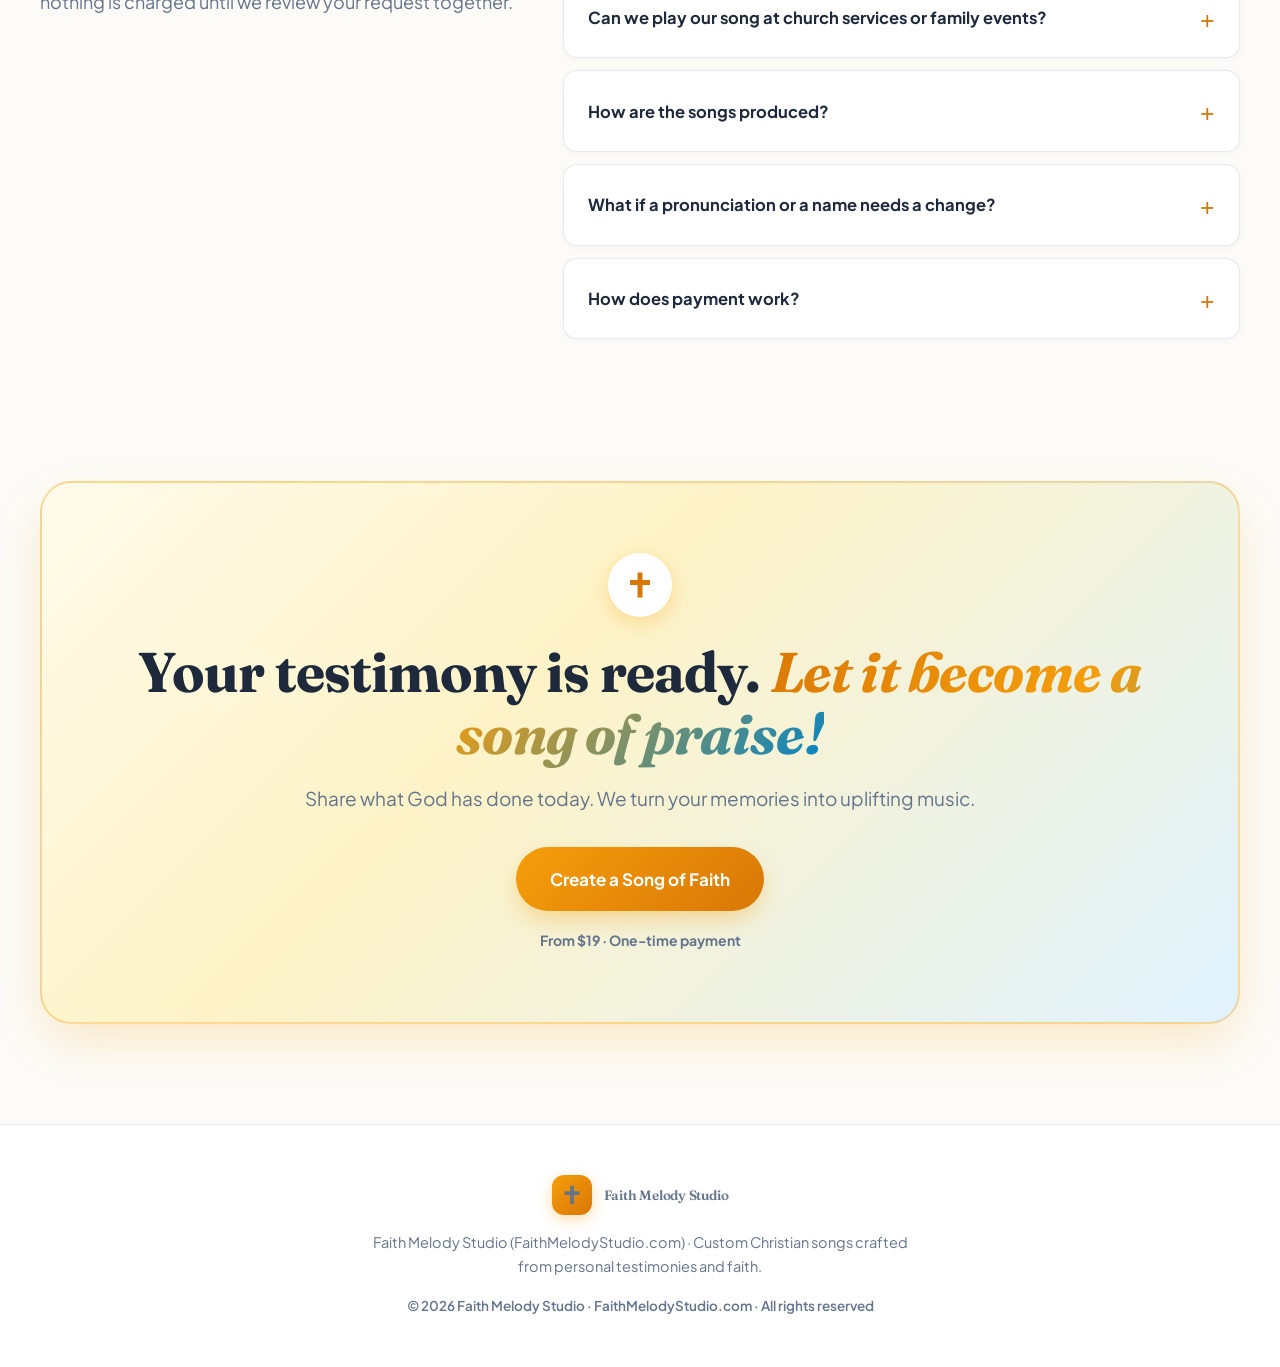
==== commit efc691d3: "Calibrate exact vocal synchronization for Llevame a Tu Presencia Spanish with pure MP3 audio" ====
--- a/demo5/index.html
+++ b/demo5/index.html
@@ -13,7 +13,7 @@
   <link rel="preconnect" href="https://fonts.gstatic.com" crossorigin>
   <link rel="stylesheet"
     href="https://fonts.googleapis.com/css2?family=Fraunces:ital,opsz,wght@0,9..144,500..800;1,9..144,500..800&family=Plus+Jakarta+Sans:wght@400;500;600;700;800&display=swap">
-  <link rel="stylesheet" href="styles.css?v=v14">
+  <link rel="stylesheet" href="styles.css?v=v15">
 </head>
 
 <body>
@@ -617,10 +617,10 @@
     </div>
   </dialog>
 
-  <script src="config.js?v=v14"></script>
-  <script src="text.js?v=v14"></script>
-  <script src="songs.js?v=v14"></script>
-  <script src="script.js?v=v14"></script>
+  <script src="config.js?v=v15"></script>
+  <script src="text.js?v=v15"></script>
+  <script src="songs.js?v=v15"></script>
+  <script src="script.js?v=v15"></script>
 </body>
 
 </html>
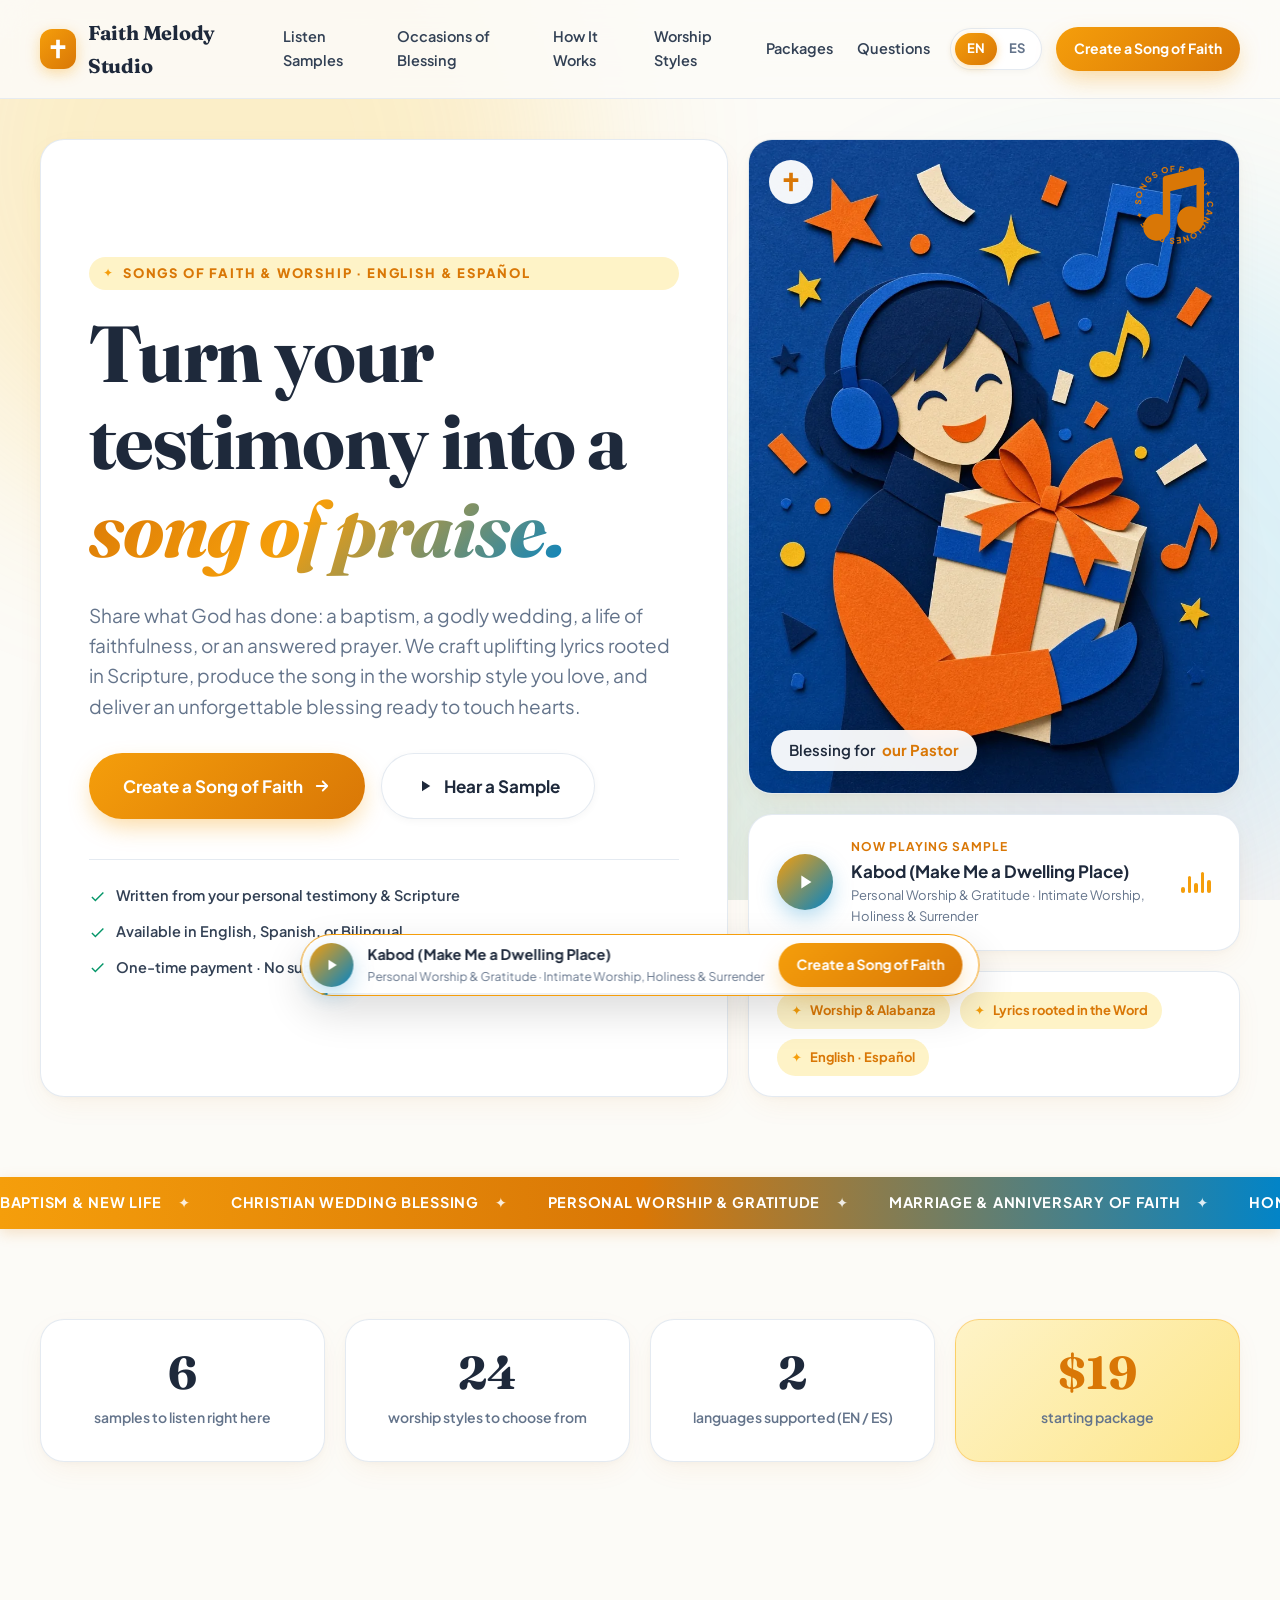
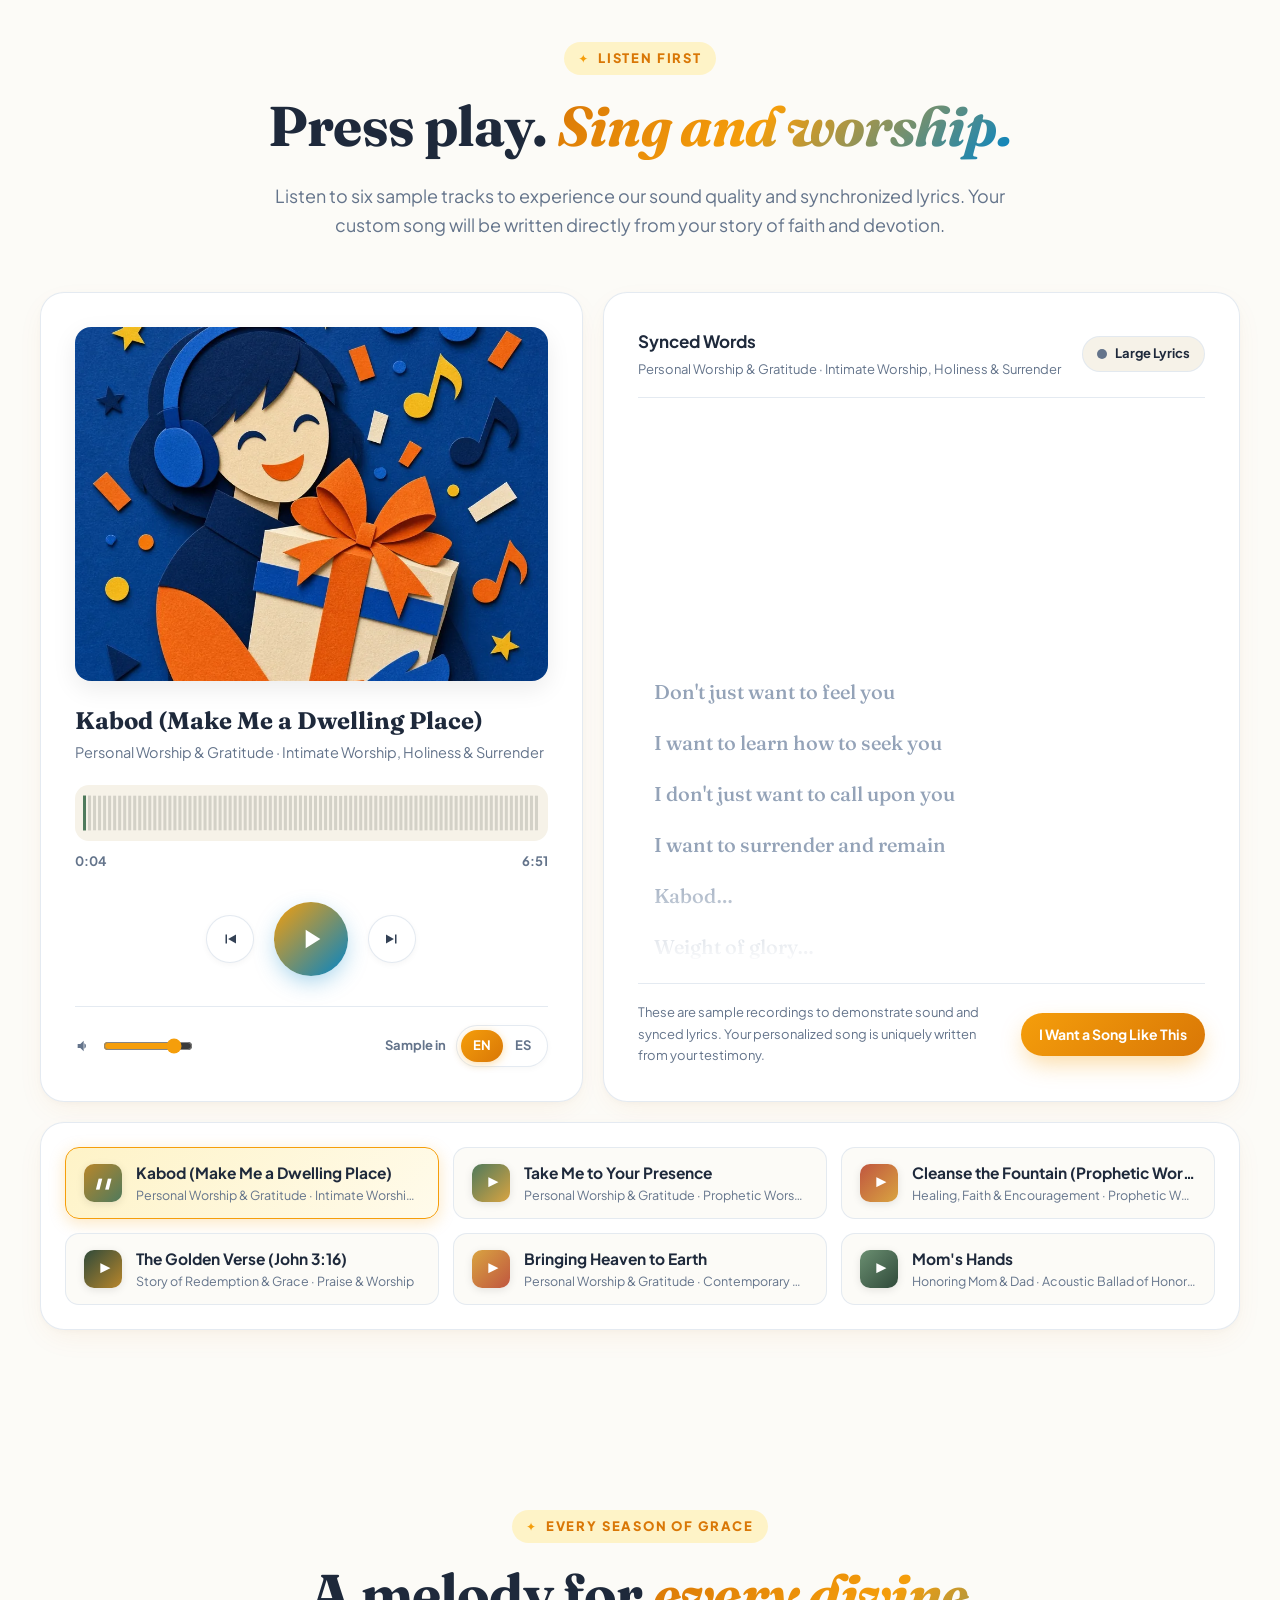
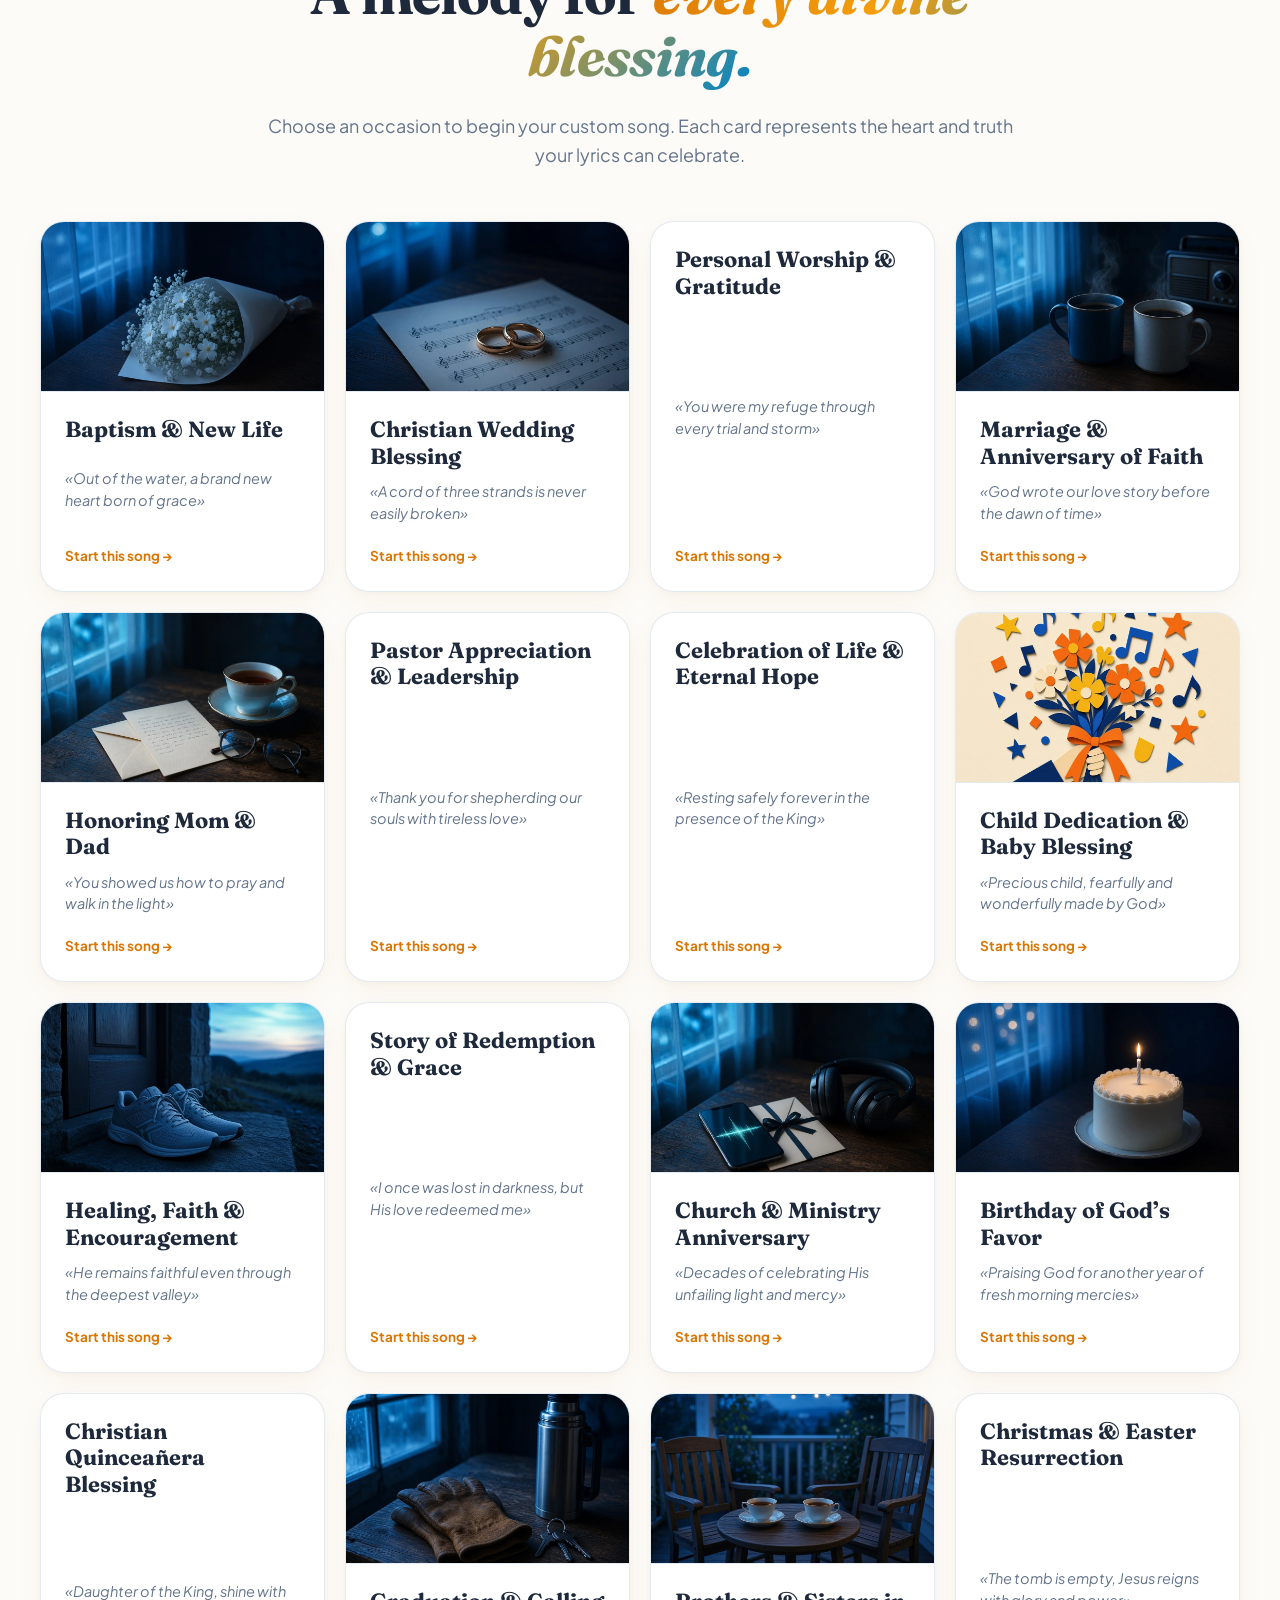
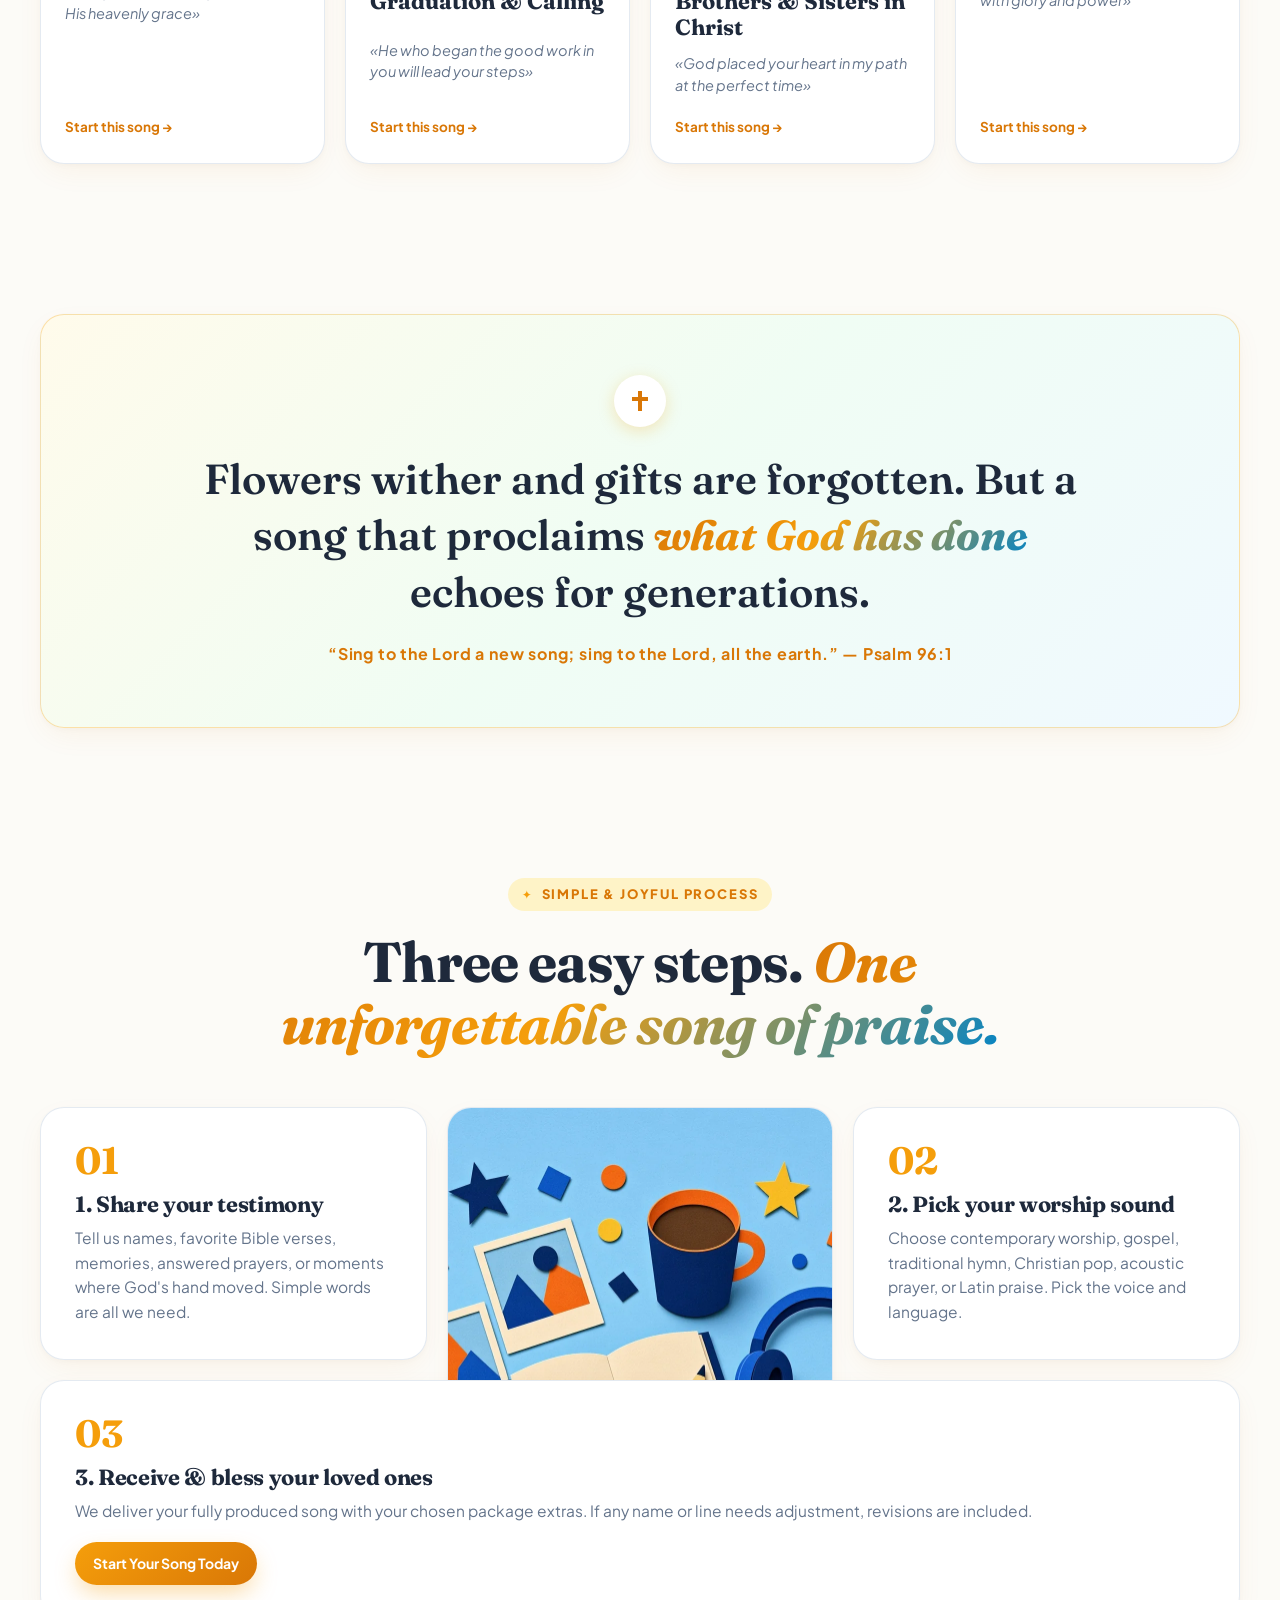
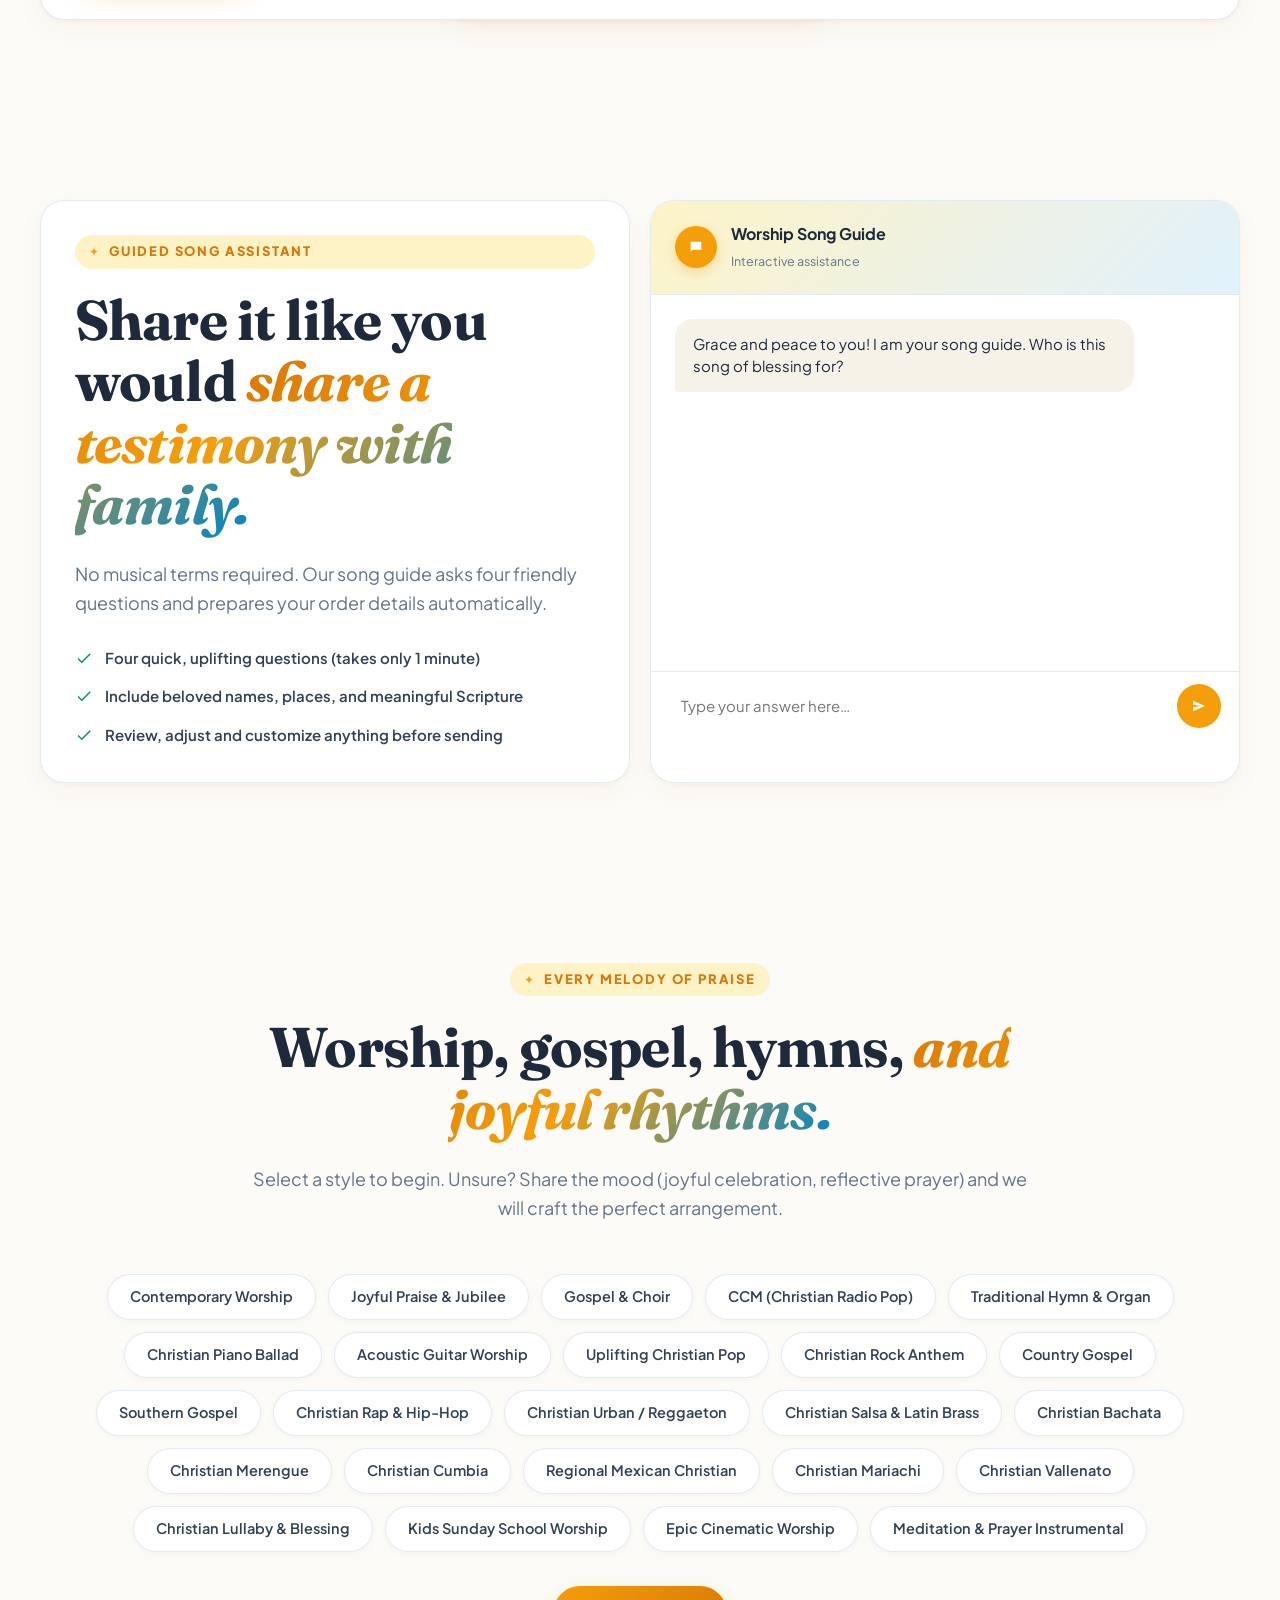
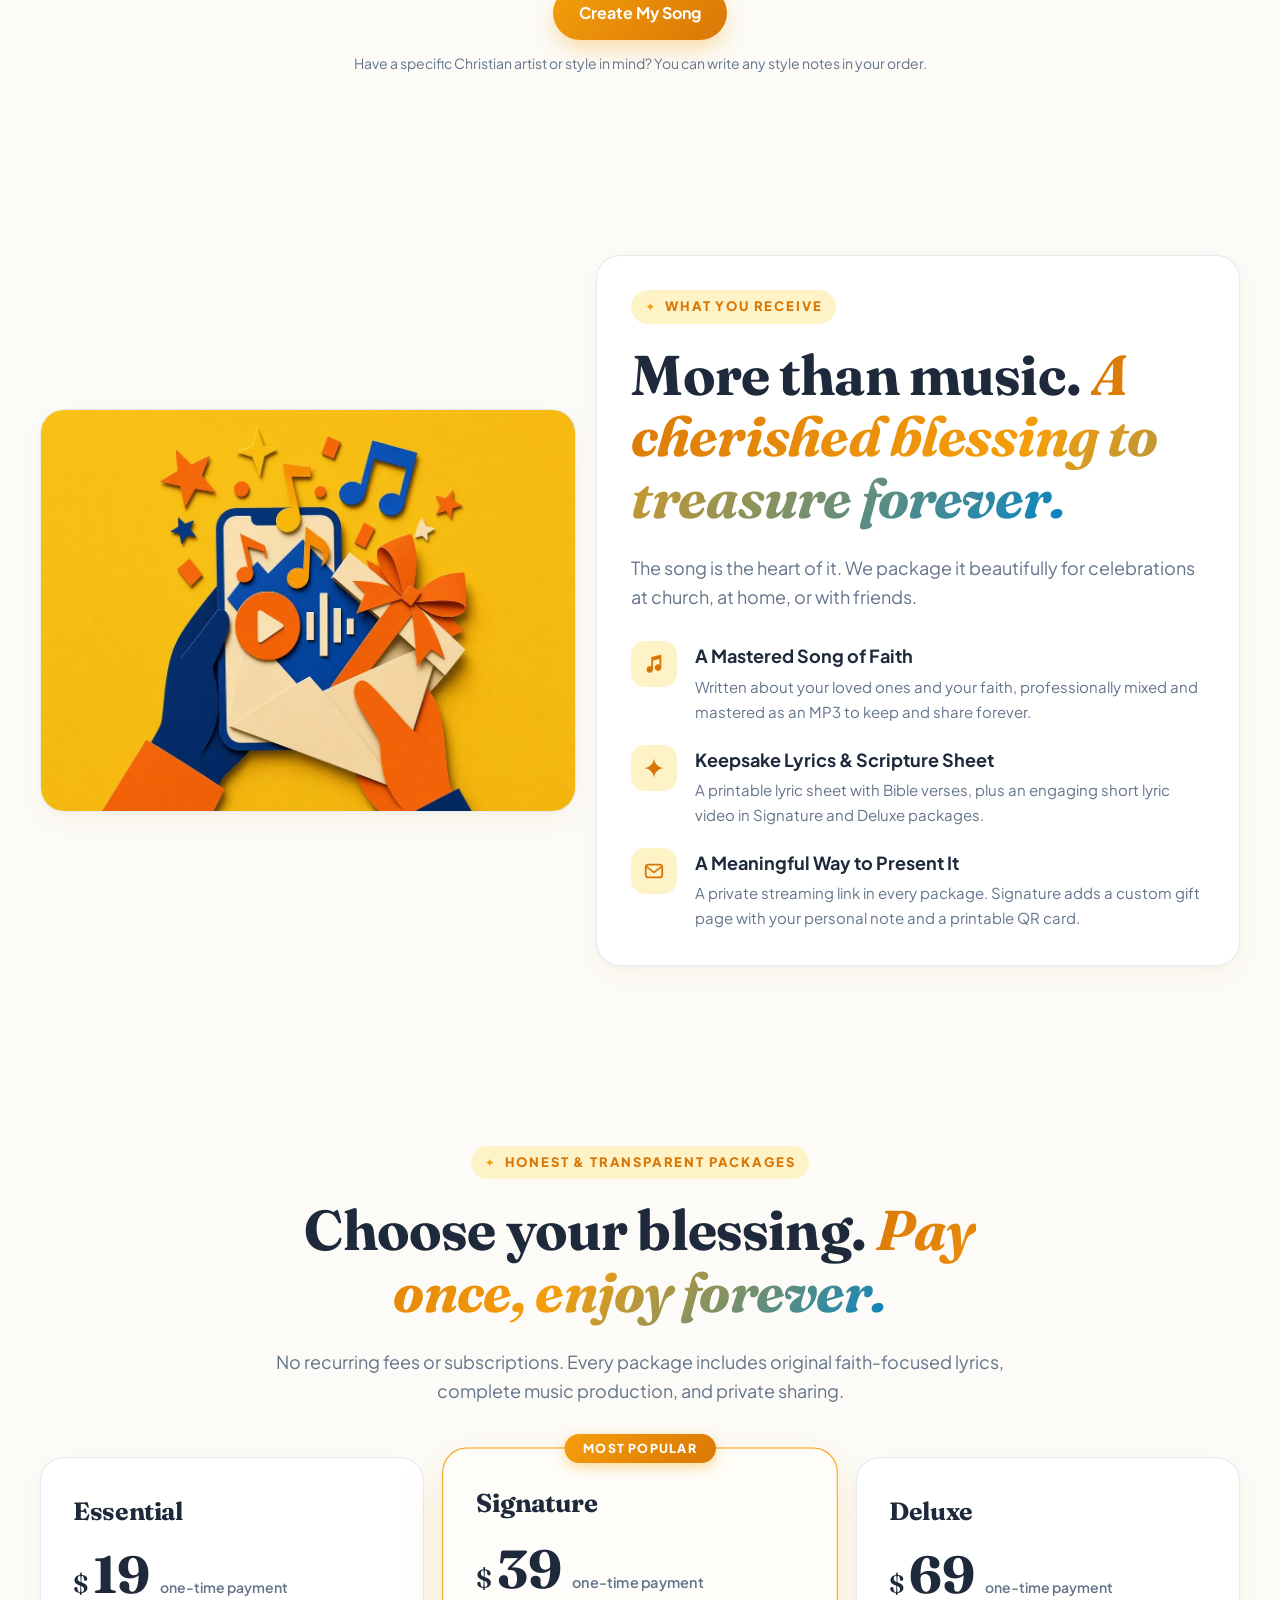
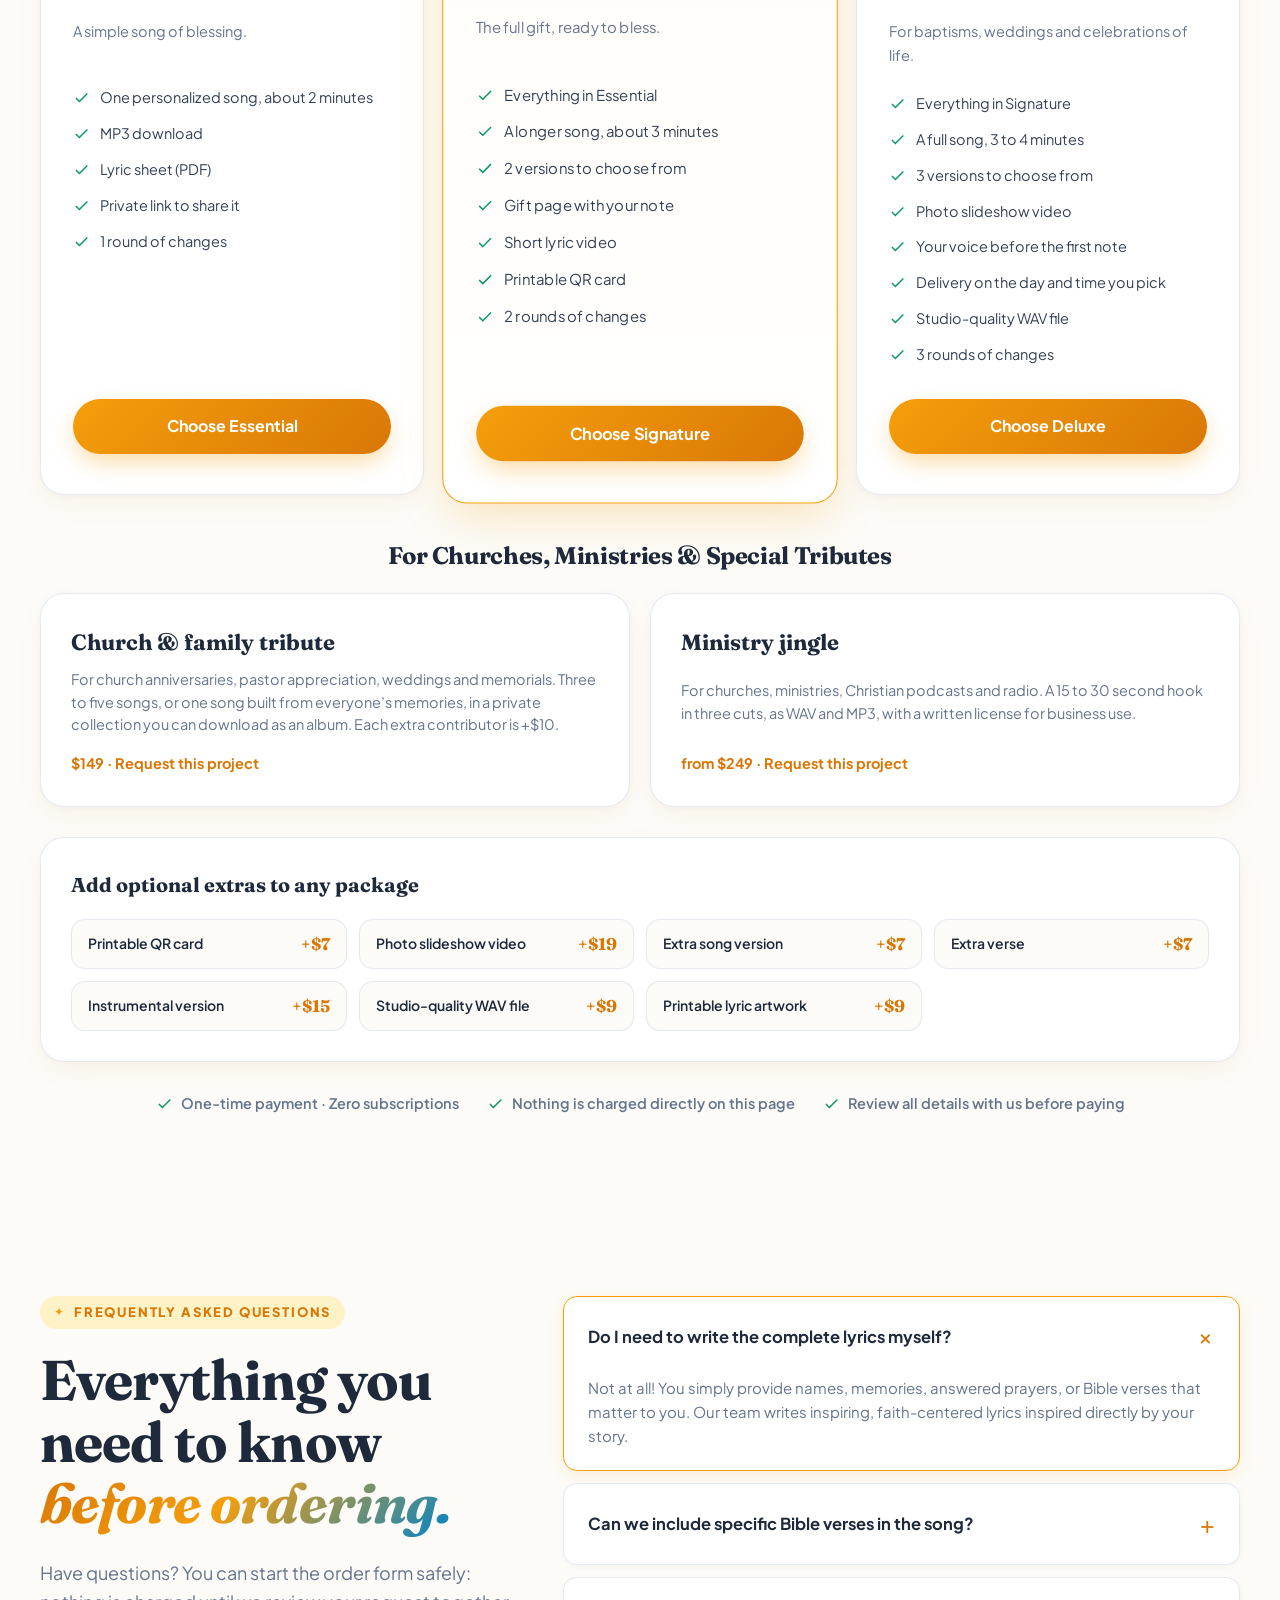
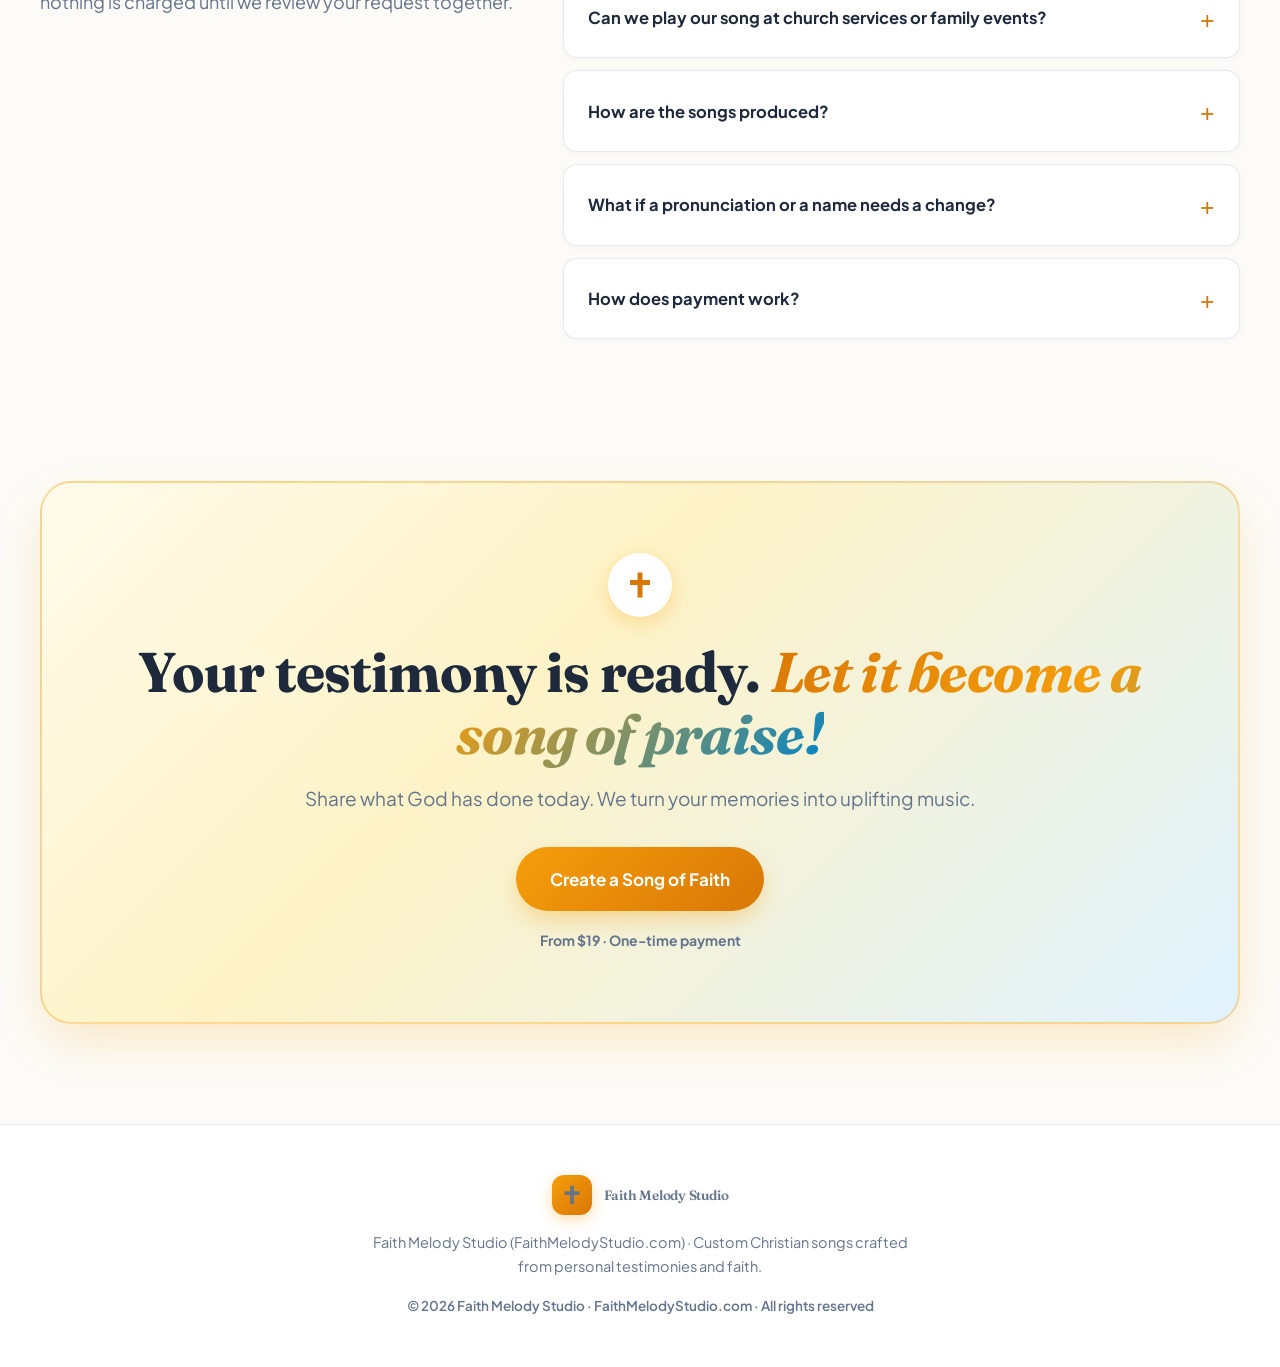
==== commit 4bd54bd8: "Calibrate exact intro timestamps for Las Manos de Mama as requested by user" ====
--- a/demo5/index.html
+++ b/demo5/index.html
@@ -13,7 +13,7 @@
   <link rel="preconnect" href="https://fonts.gstatic.com" crossorigin>
   <link rel="stylesheet"
     href="https://fonts.googleapis.com/css2?family=Fraunces:ital,opsz,wght@0,9..144,500..800;1,9..144,500..800&family=Plus+Jakarta+Sans:wght@400;500;600;700;800&display=swap">
-  <link rel="stylesheet" href="styles.css?v=v15">
+  <link rel="stylesheet" href="styles.css?v=v16">
 </head>
 
 <body>
@@ -278,7 +278,8 @@
               <use href="#i-cross" />
             </svg></div>
           <p class="big-quote" data-i18n="quote.text">Flowers wither and gifts are forgotten. But a song that proclaims
-            <em>what God has done</em> echoes for generations.</p>
+            <em>what God has done</em> echoes for generations.
+          </p>
           <p class="verse" data-i18n="quote.verse">“Sing to the Lord a new song; sing to the Lord, all the earth.” —
             Psalm 96:1</p>
         </div>
@@ -617,10 +618,10 @@
     </div>
   </dialog>
 
-  <script src="config.js?v=v15"></script>
-  <script src="text.js?v=v15"></script>
-  <script src="songs.js?v=v15"></script>
-  <script src="script.js?v=v15"></script>
+  <script src="config.js?v=v16"></script>
+  <script src="text.js?v=v16"></script>
+  <script src="songs.js?v=v16"></script>
+  <script src="script.js?v=v16"></script>
 </body>
 
 </html>
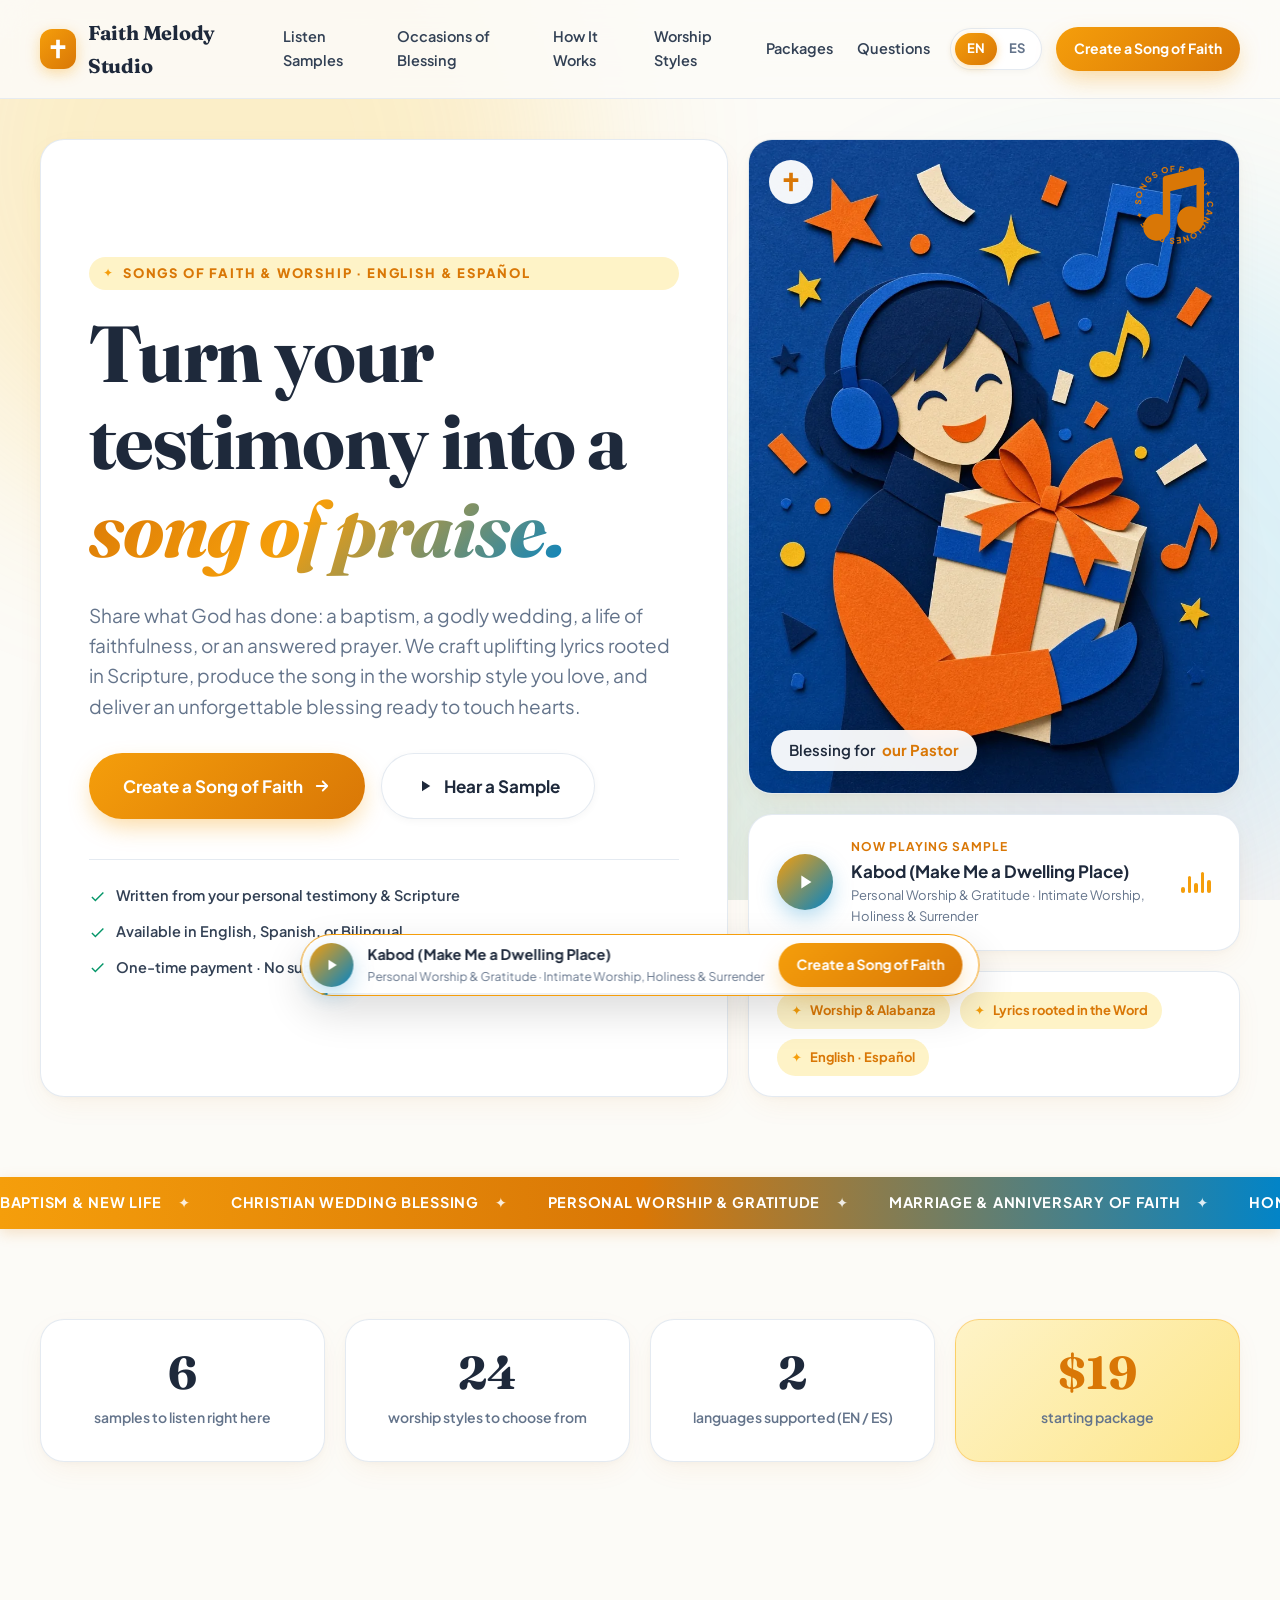
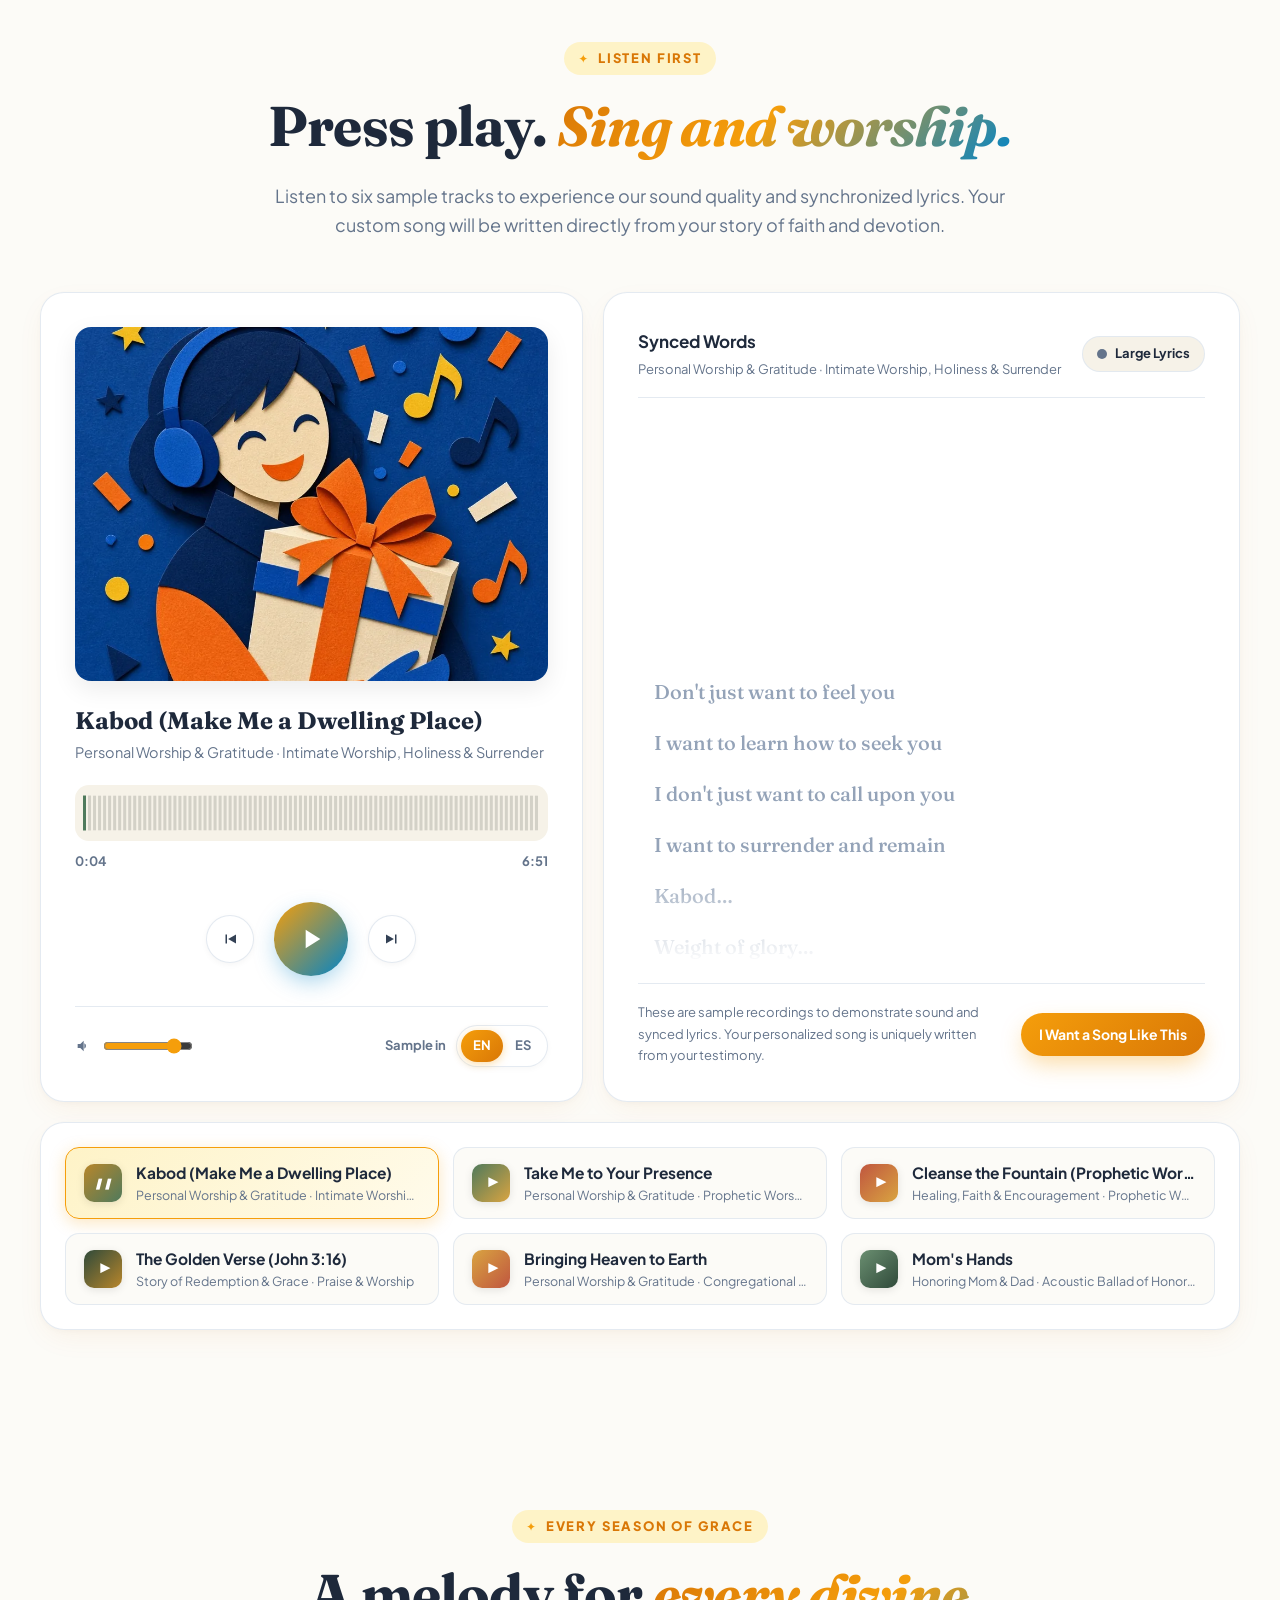
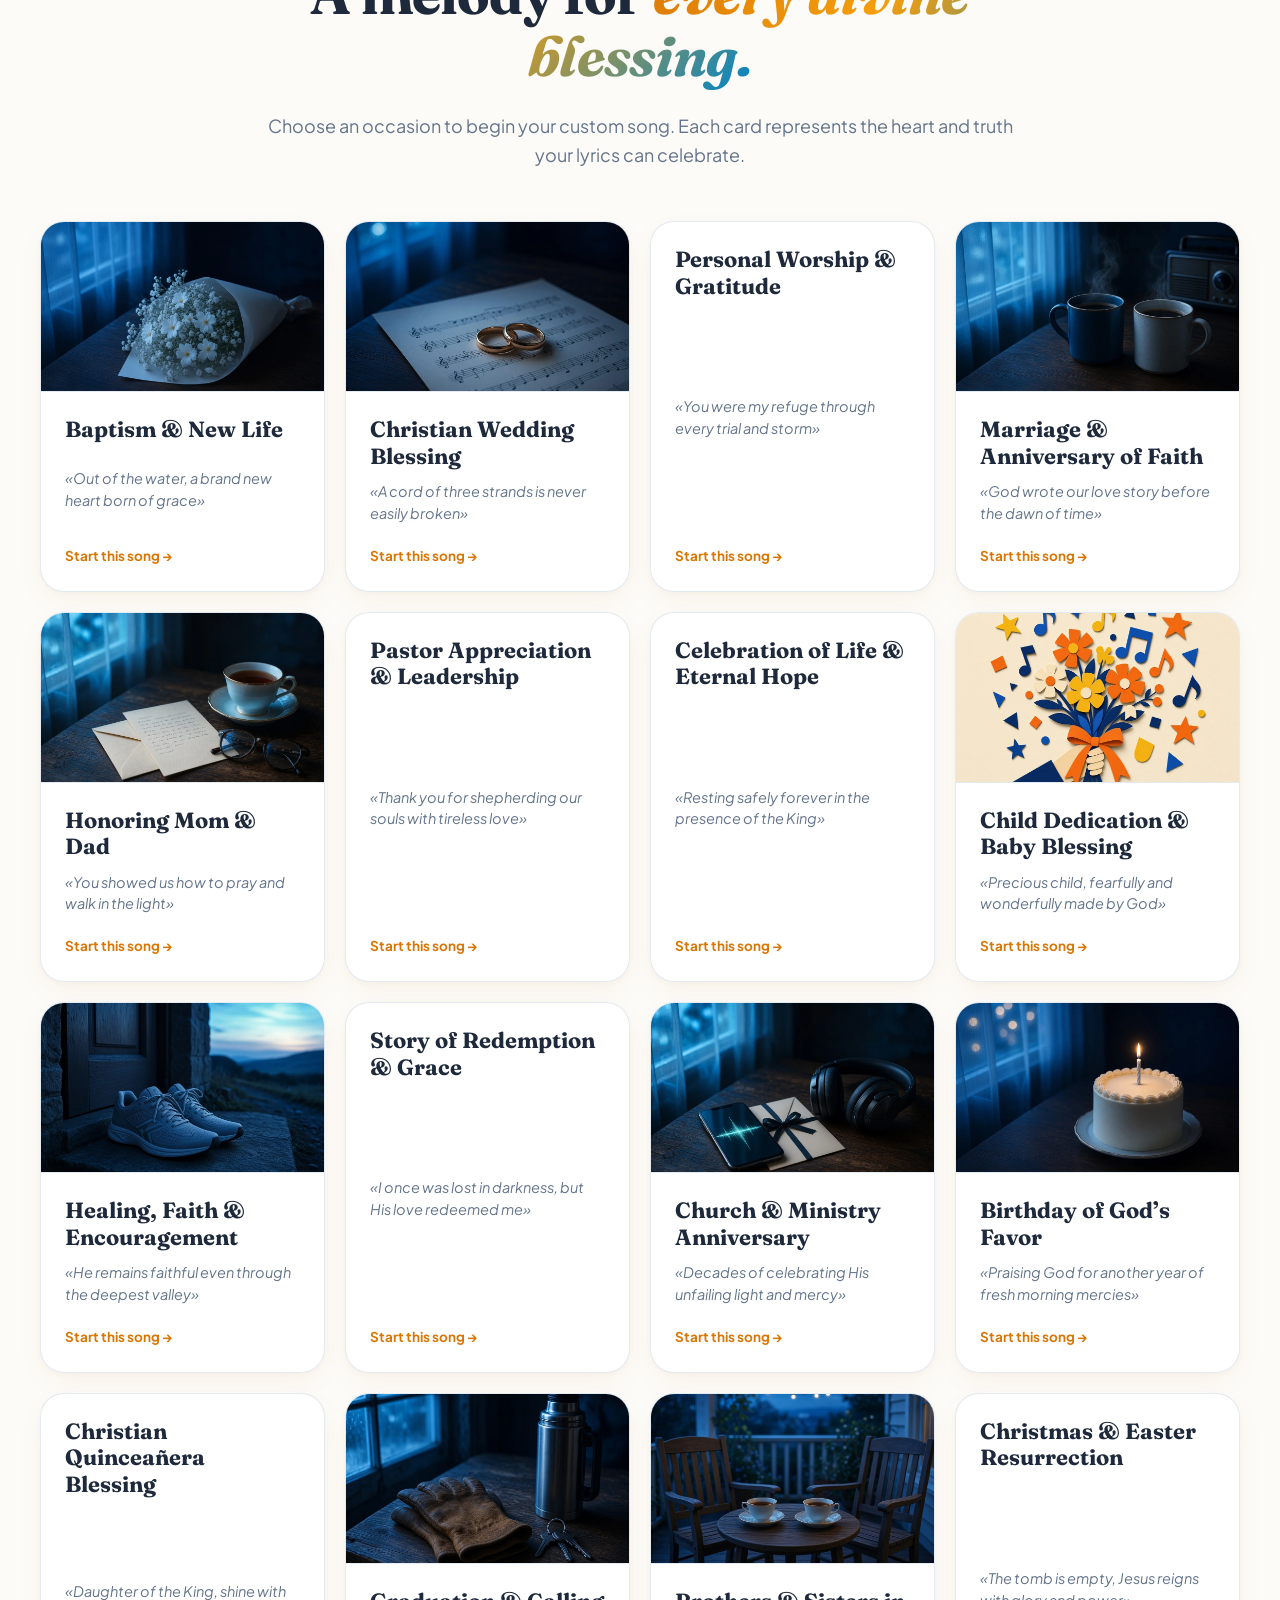
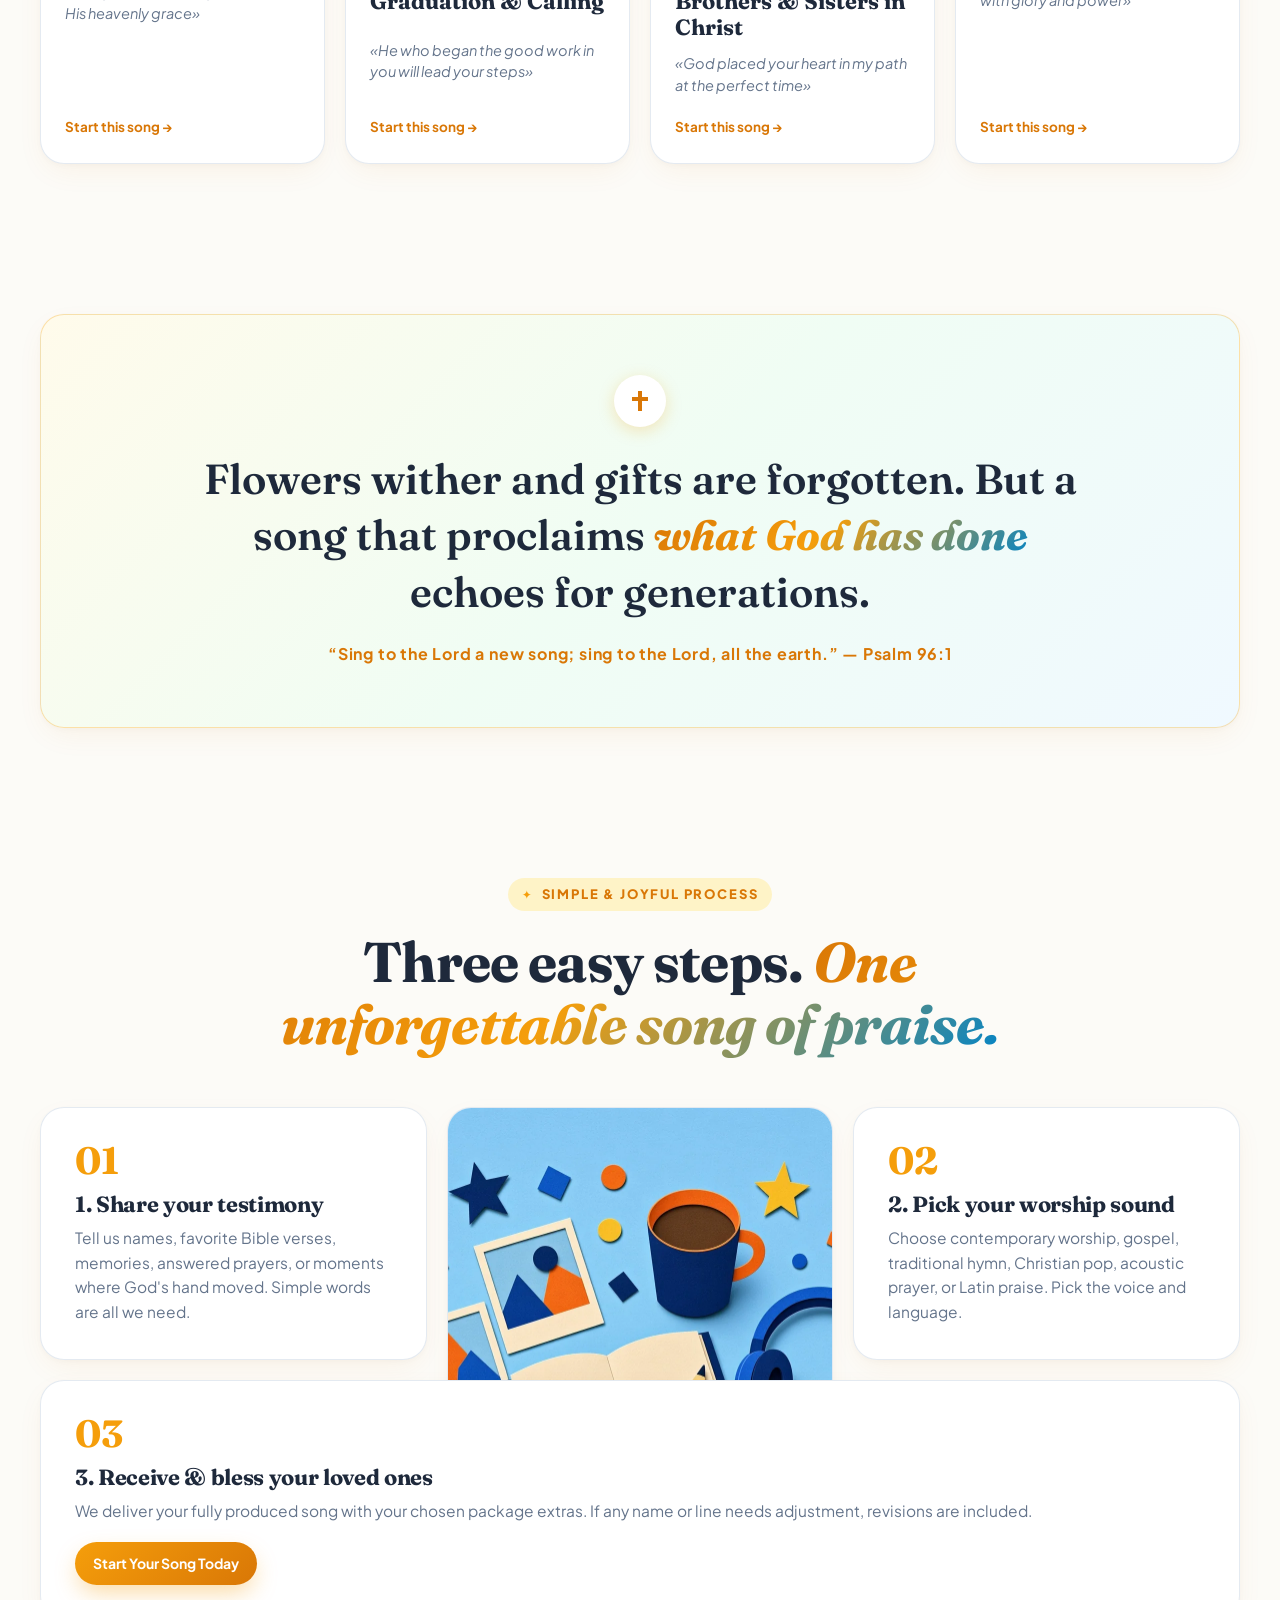
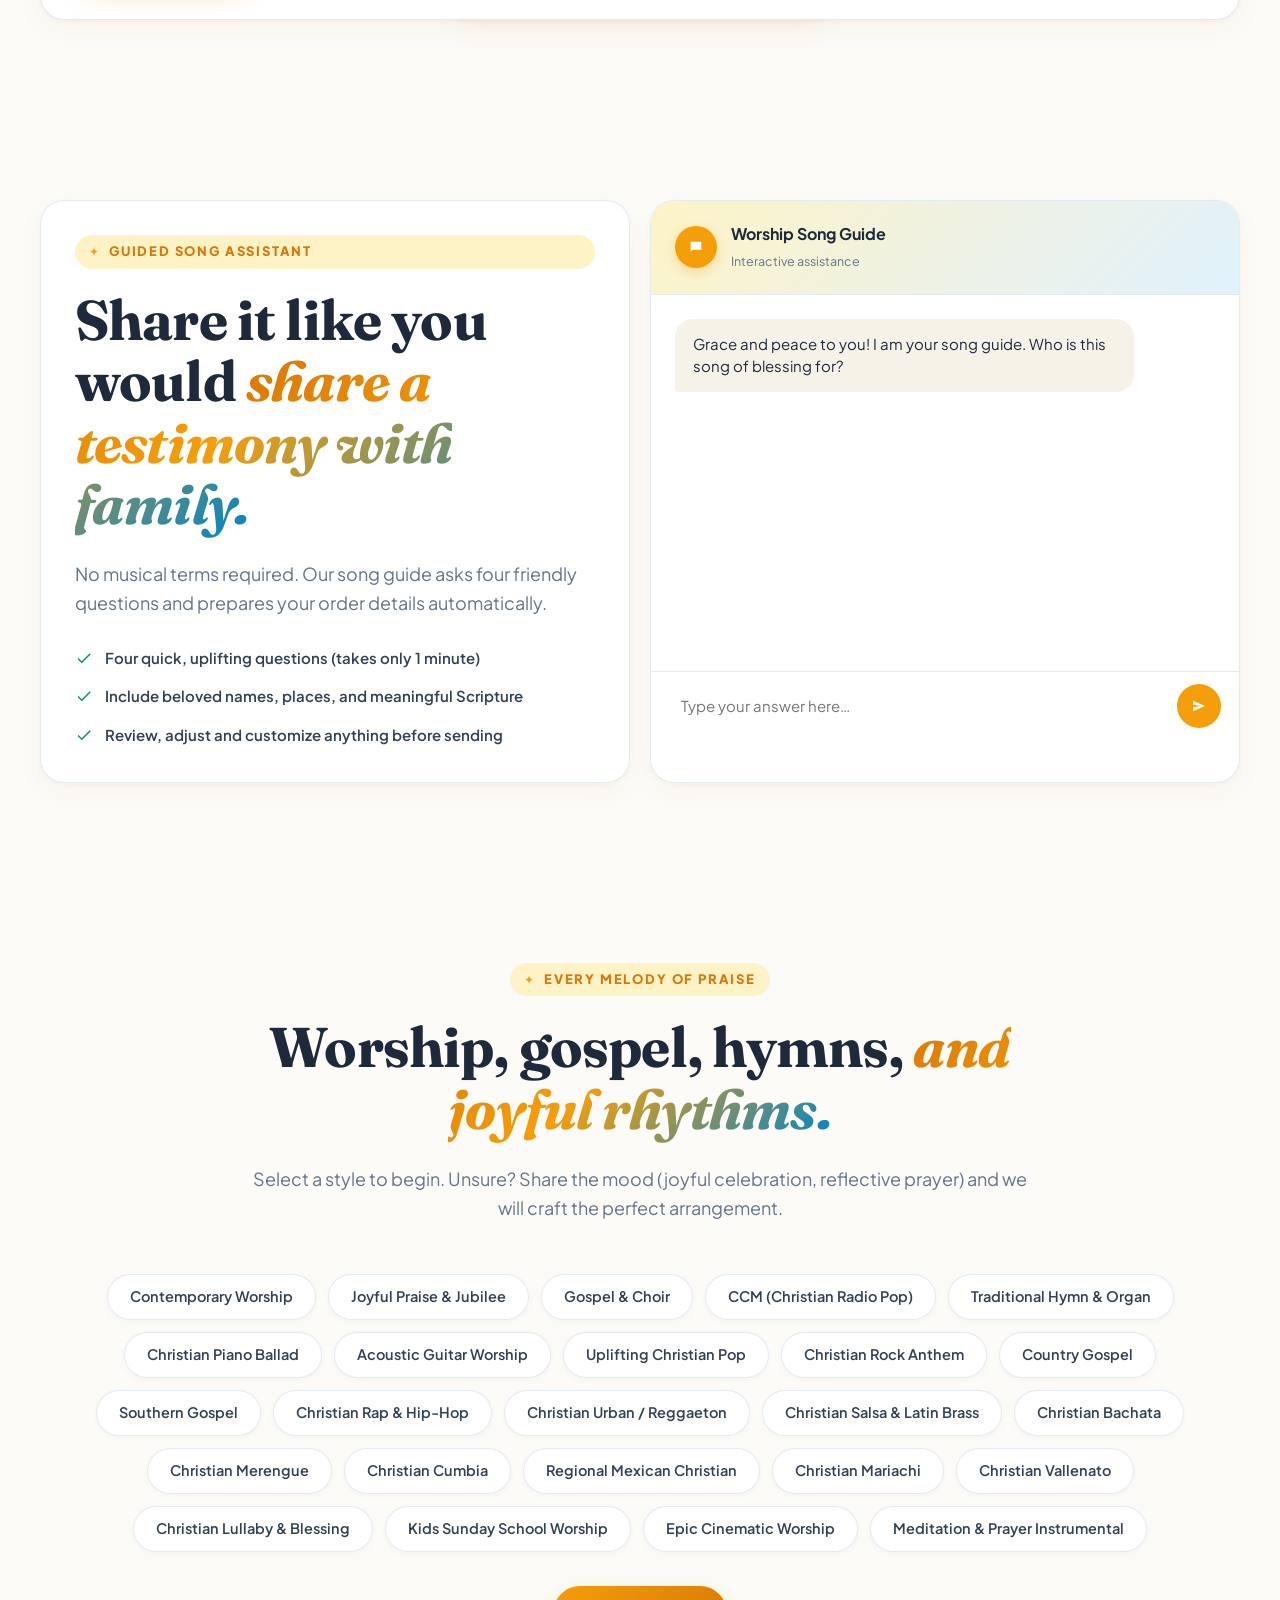
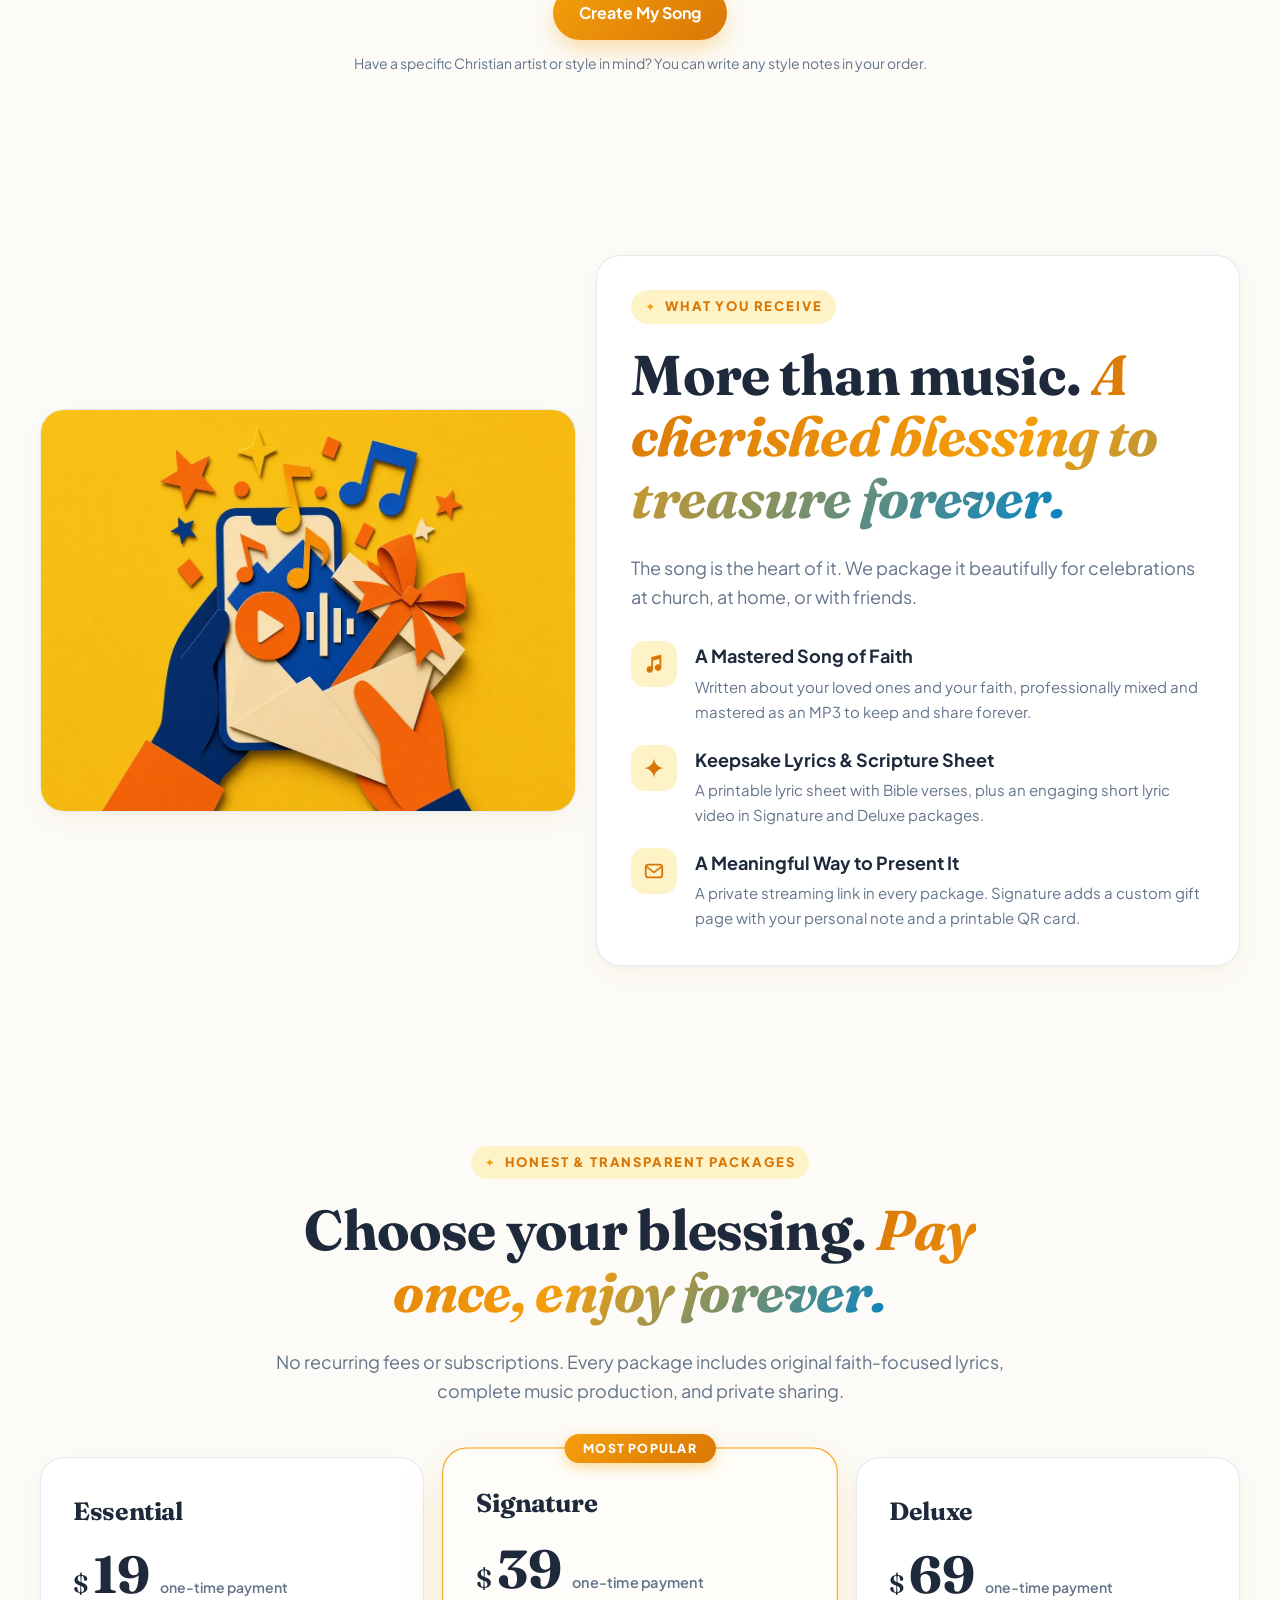
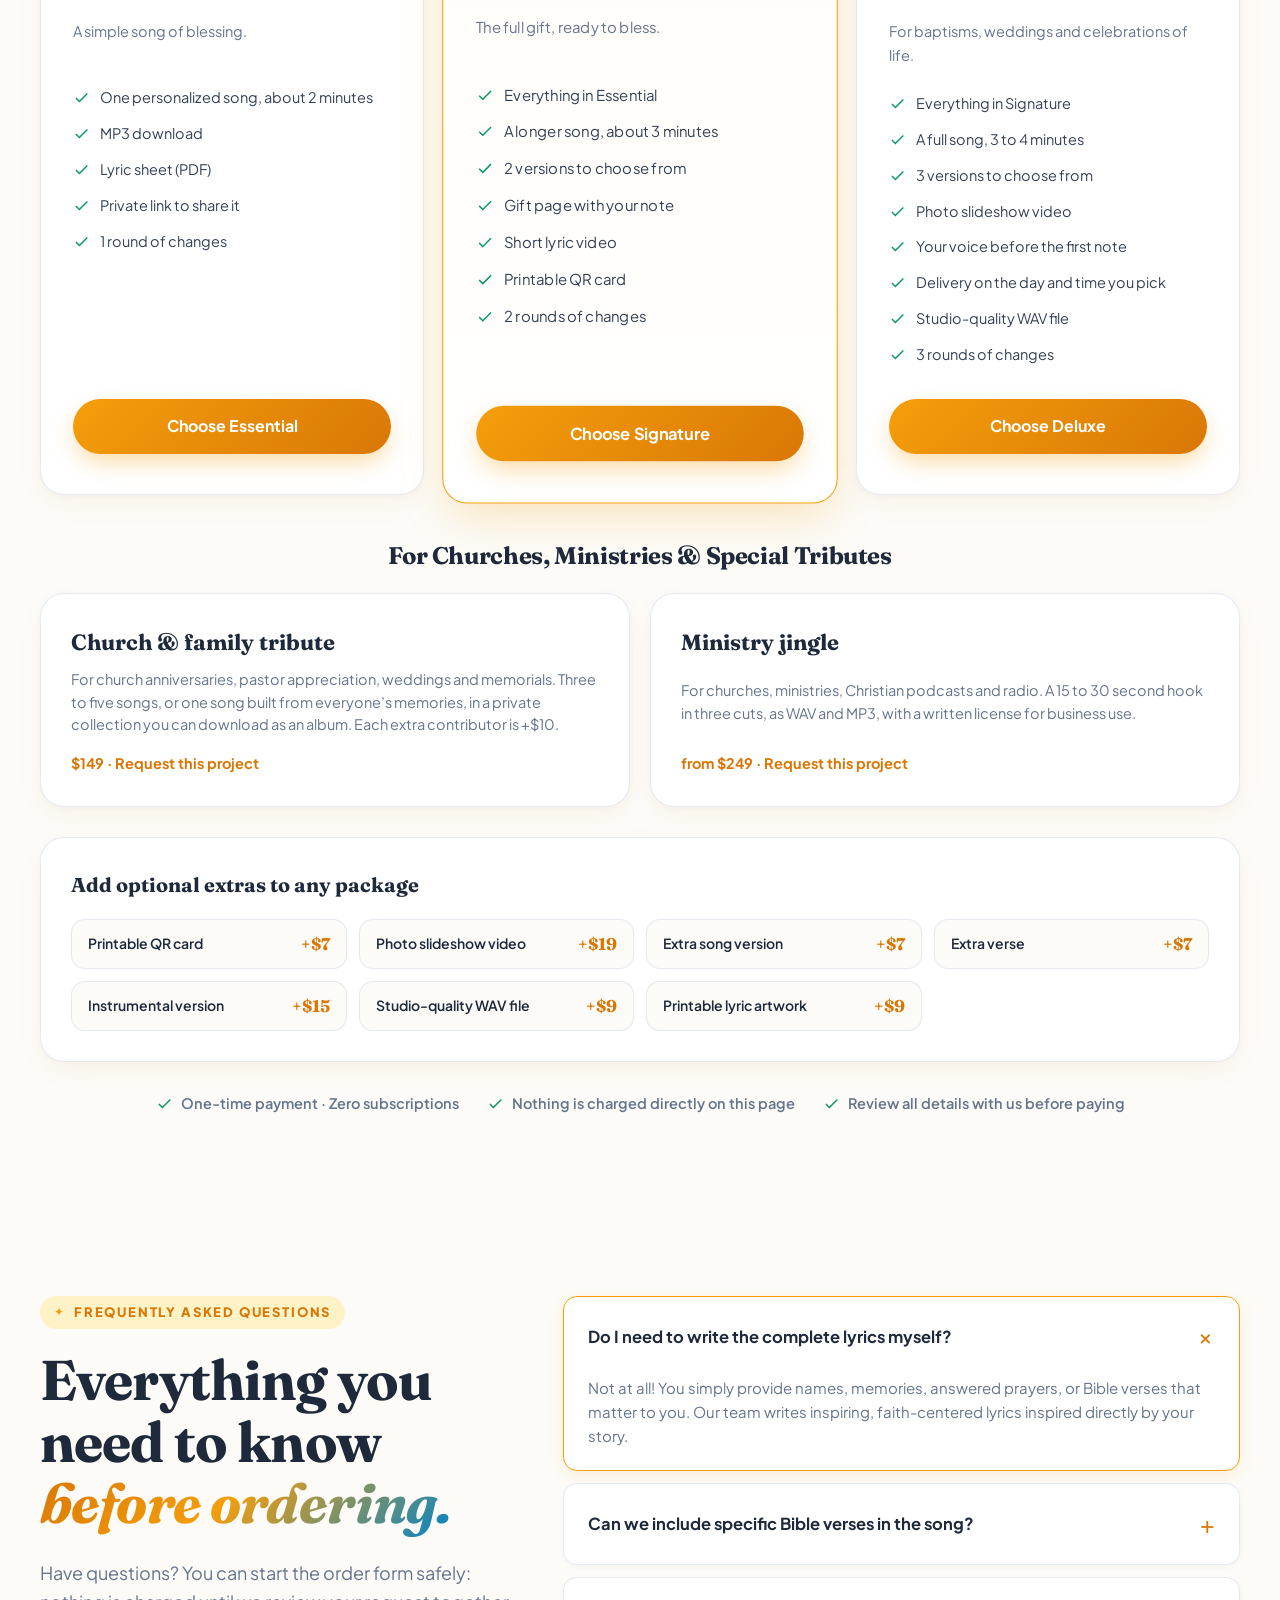
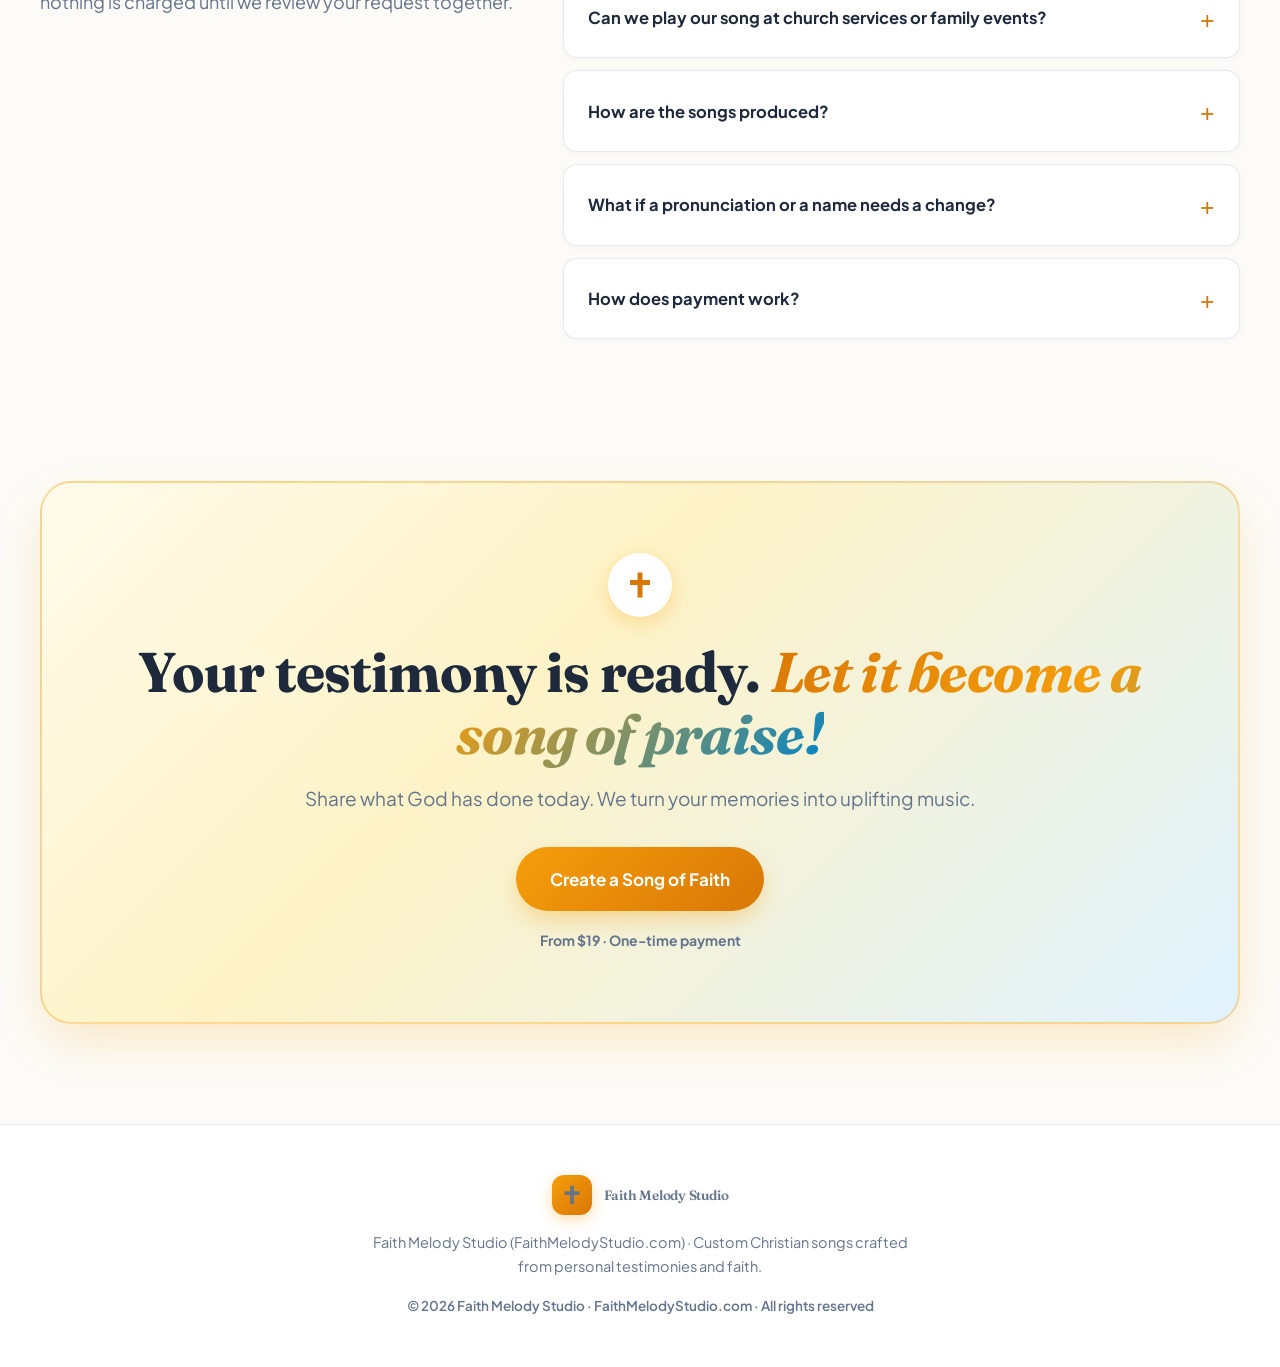
==== commit 011a2f16: "Replace Traer el cielo a la tierra with new extended congregational version in ES and EN with full s" ====
--- a/demo5/index.html
+++ b/demo5/index.html
@@ -13,7 +13,7 @@
   <link rel="preconnect" href="https://fonts.gstatic.com" crossorigin>
   <link rel="stylesheet"
     href="https://fonts.googleapis.com/css2?family=Fraunces:ital,opsz,wght@0,9..144,500..800;1,9..144,500..800&family=Plus+Jakarta+Sans:wght@400;500;600;700;800&display=swap">
-  <link rel="stylesheet" href="styles.css?v=v16">
+  <link rel="stylesheet" href="styles.css?v=v18">
 </head>
 
 <body>
@@ -618,10 +618,10 @@
     </div>
   </dialog>
 
-  <script src="config.js?v=v16"></script>
-  <script src="text.js?v=v16"></script>
-  <script src="songs.js?v=v16"></script>
-  <script src="script.js?v=v16"></script>
+  <script src="config.js?v=v18"></script>
+  <script src="text.js?v=v18"></script>
+  <script src="songs.js?v=v18"></script>
+  <script src="script.js?v=v18"></script>
 </body>
 
 </html>
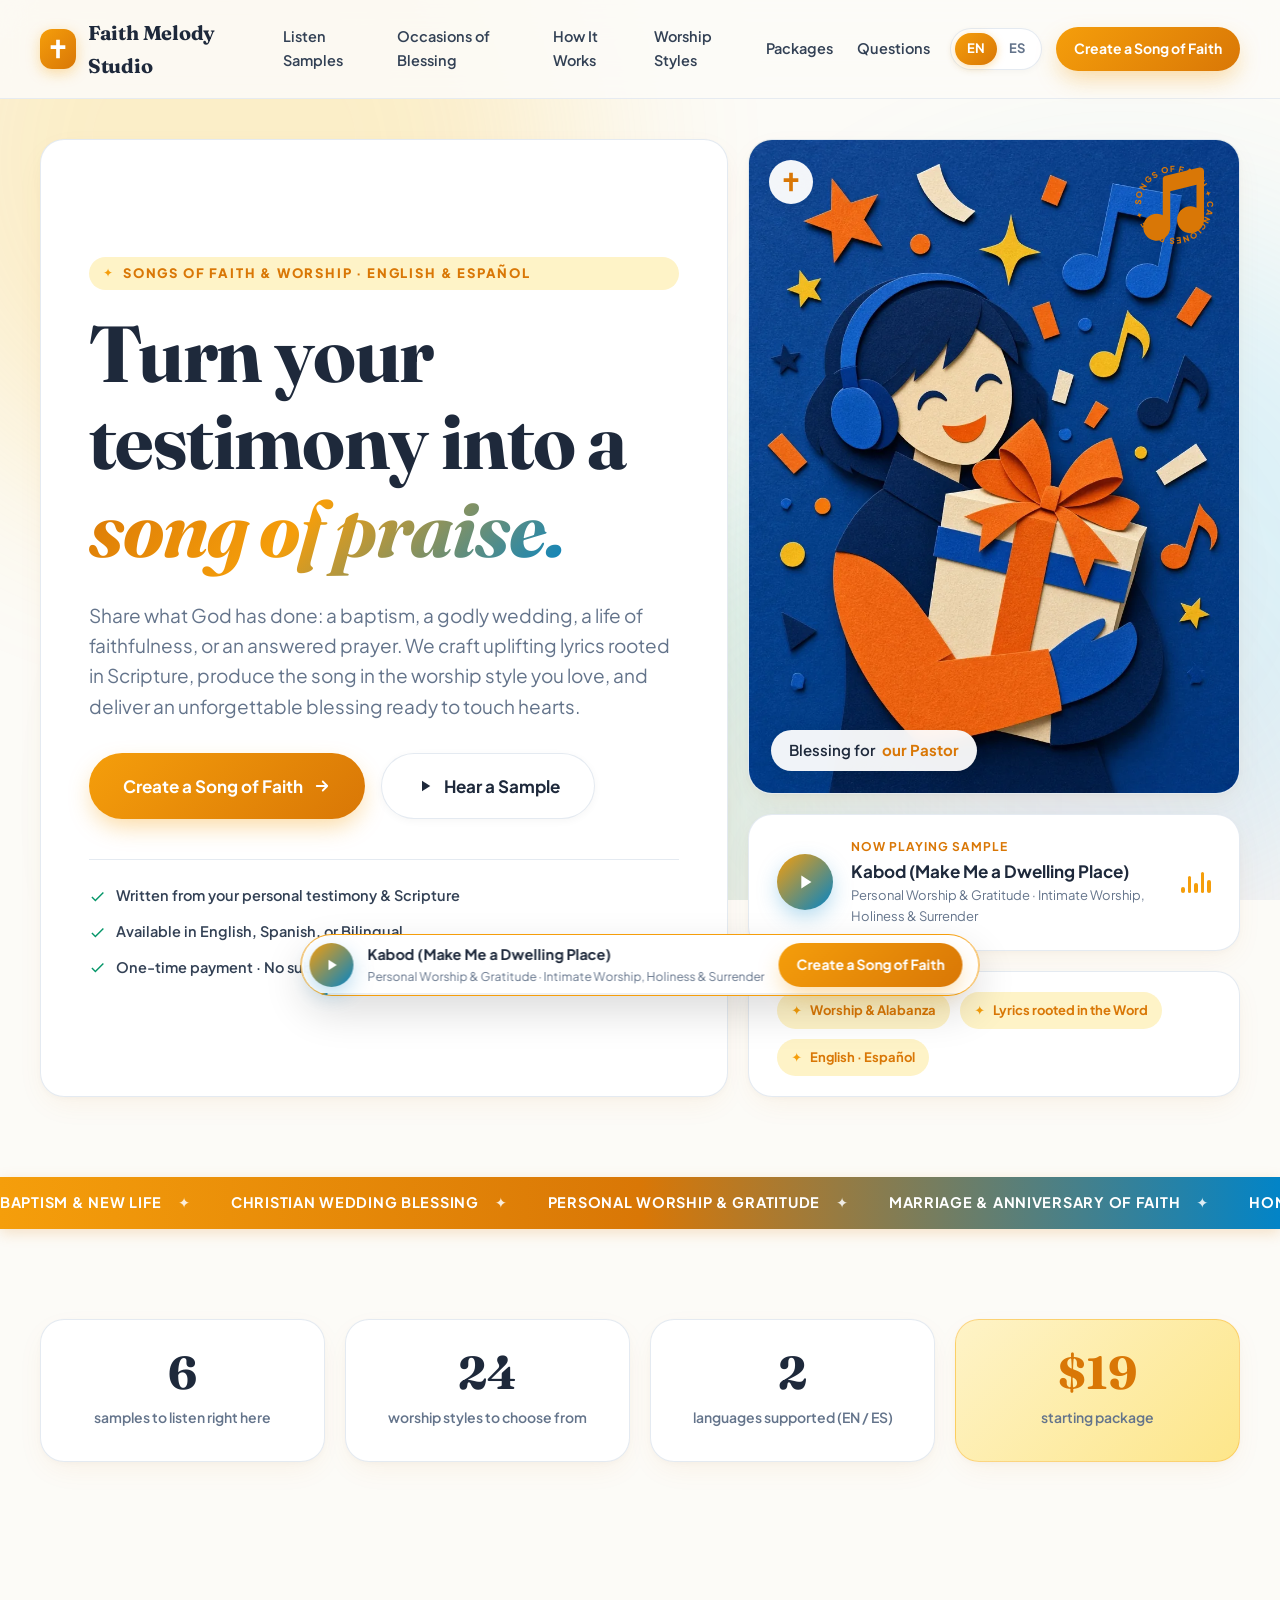
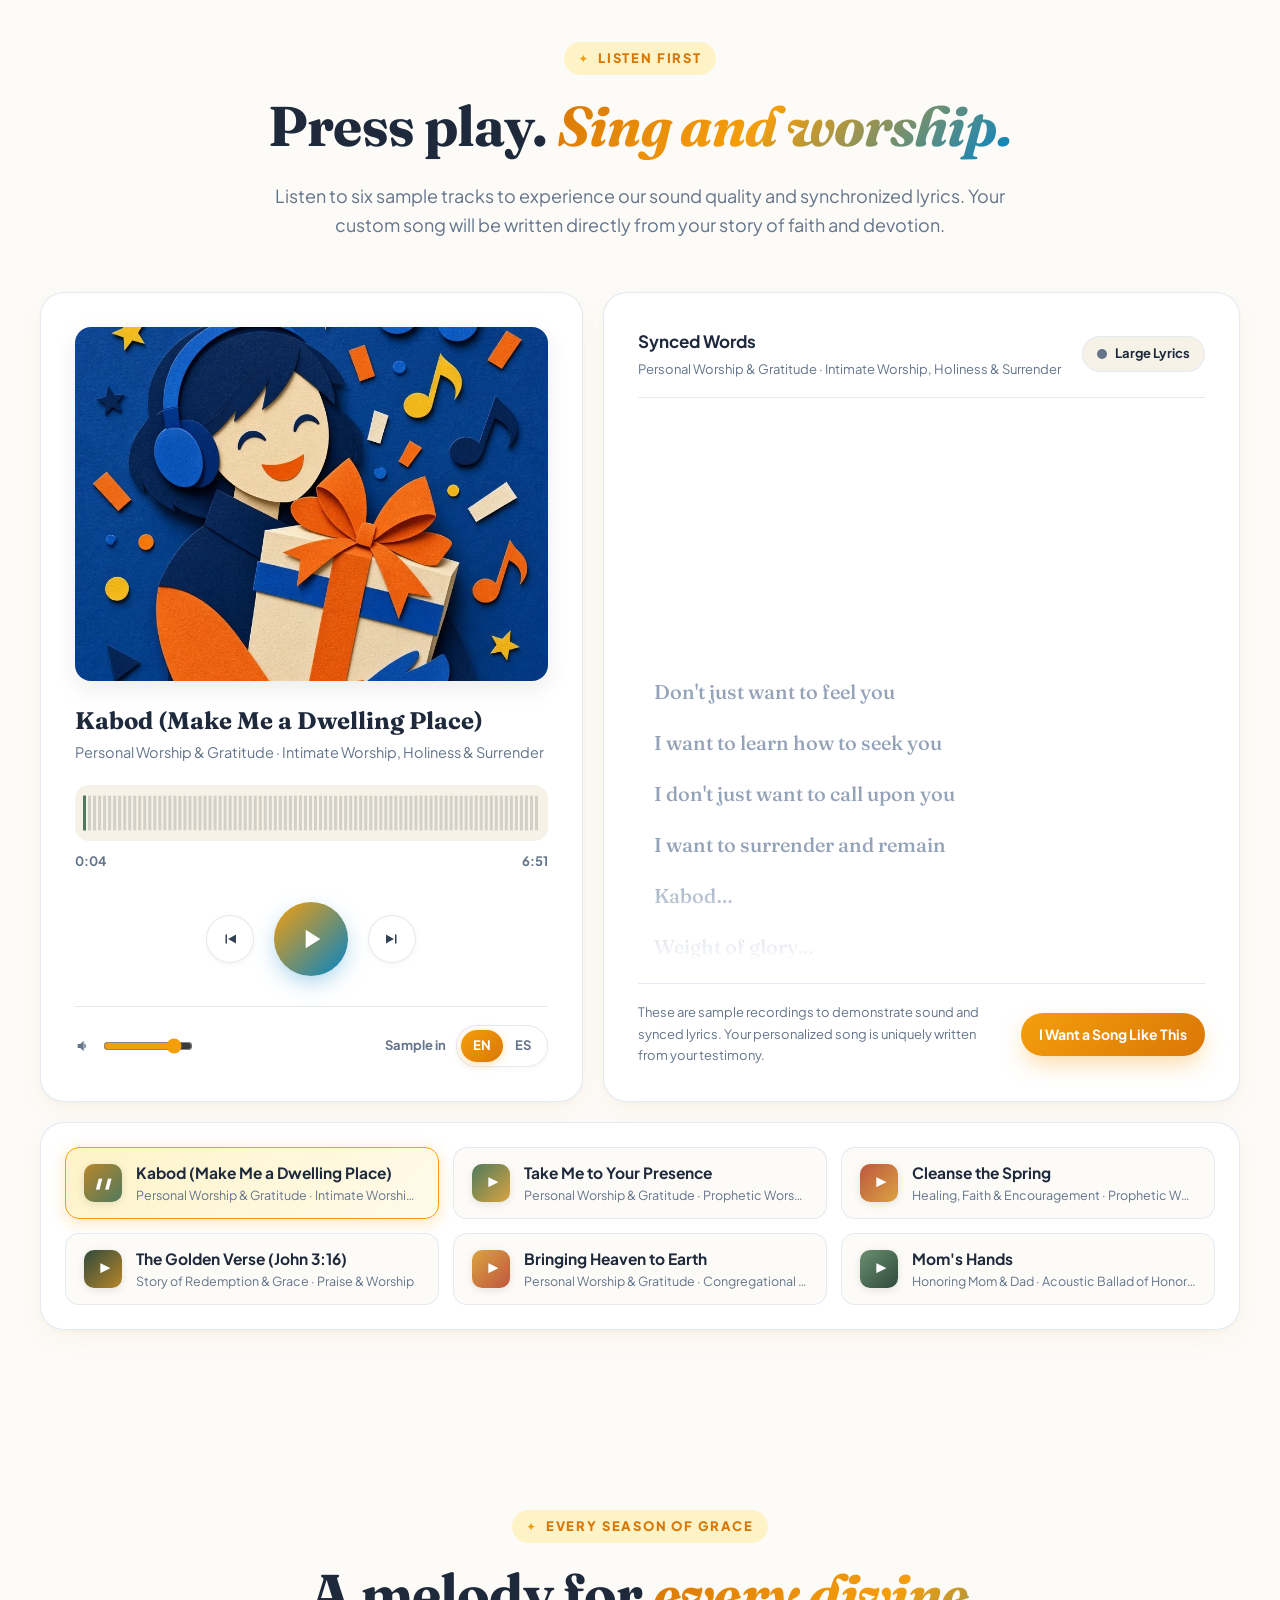
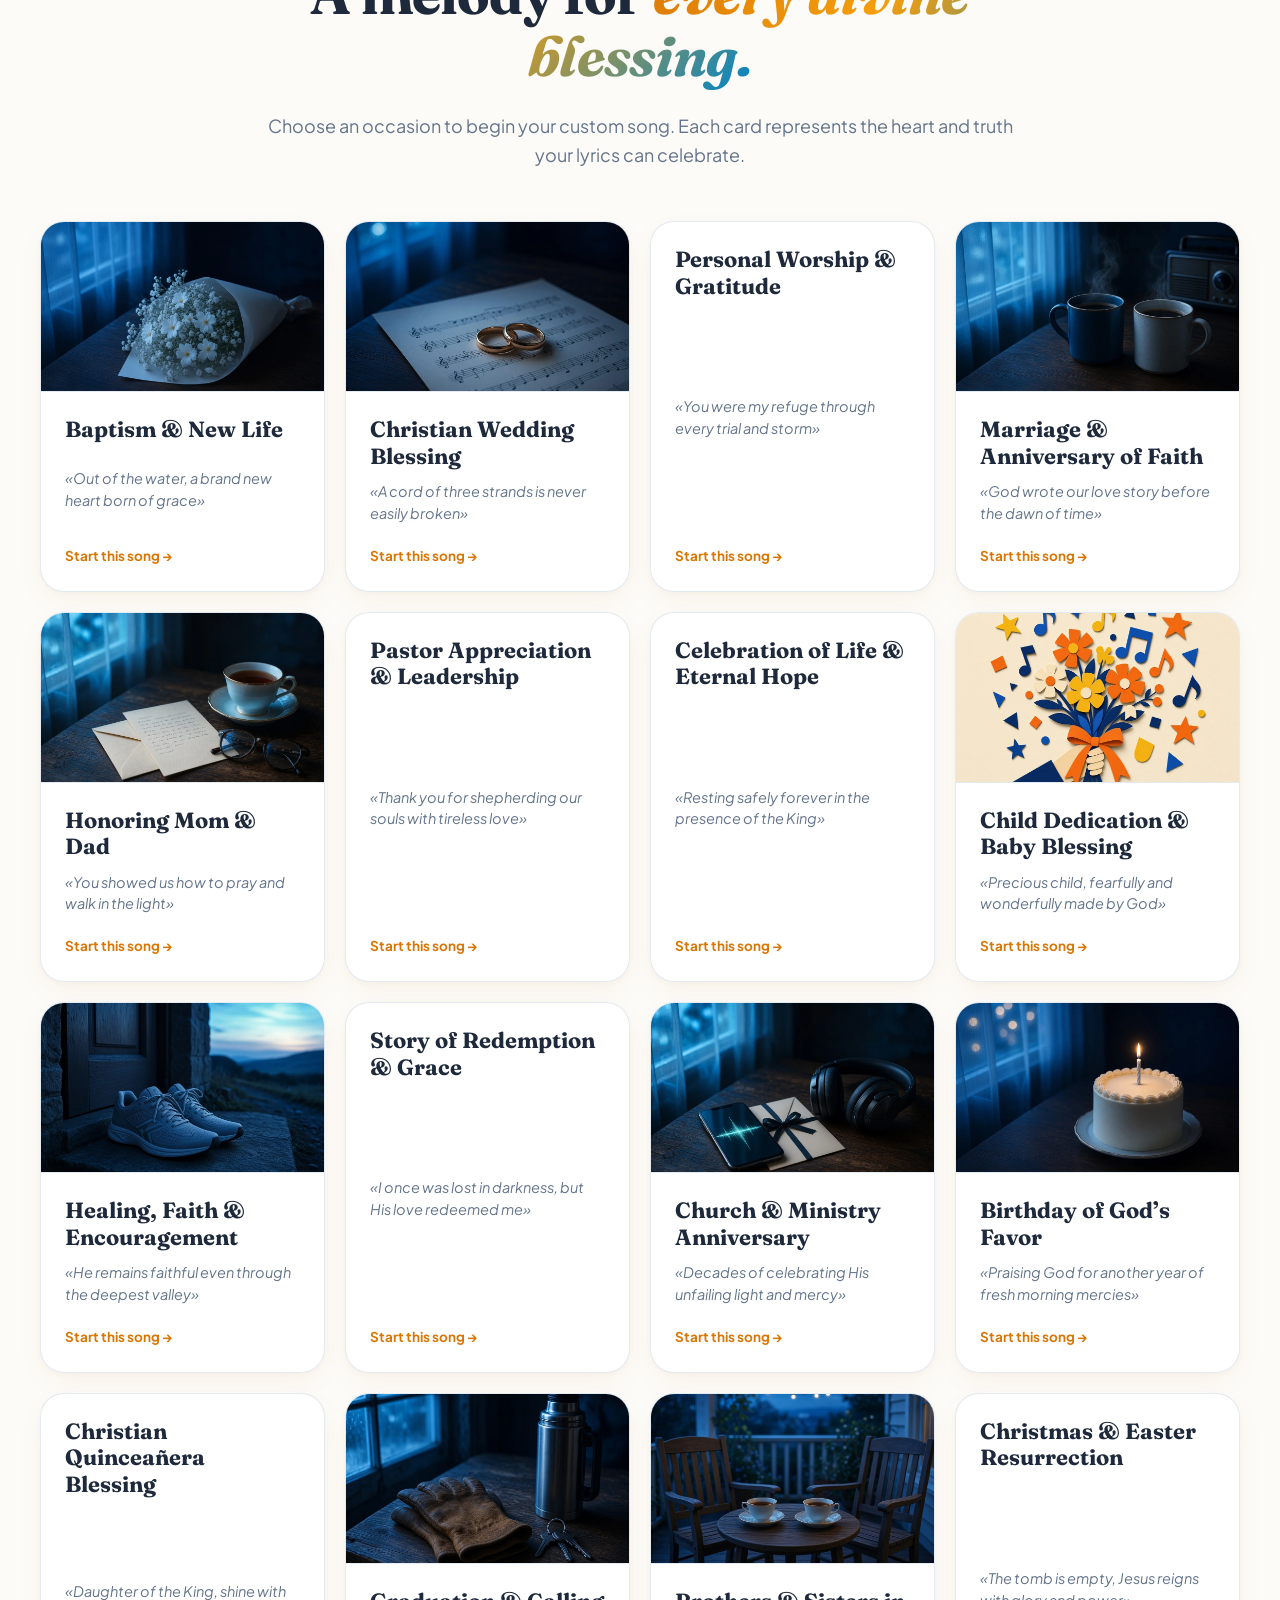
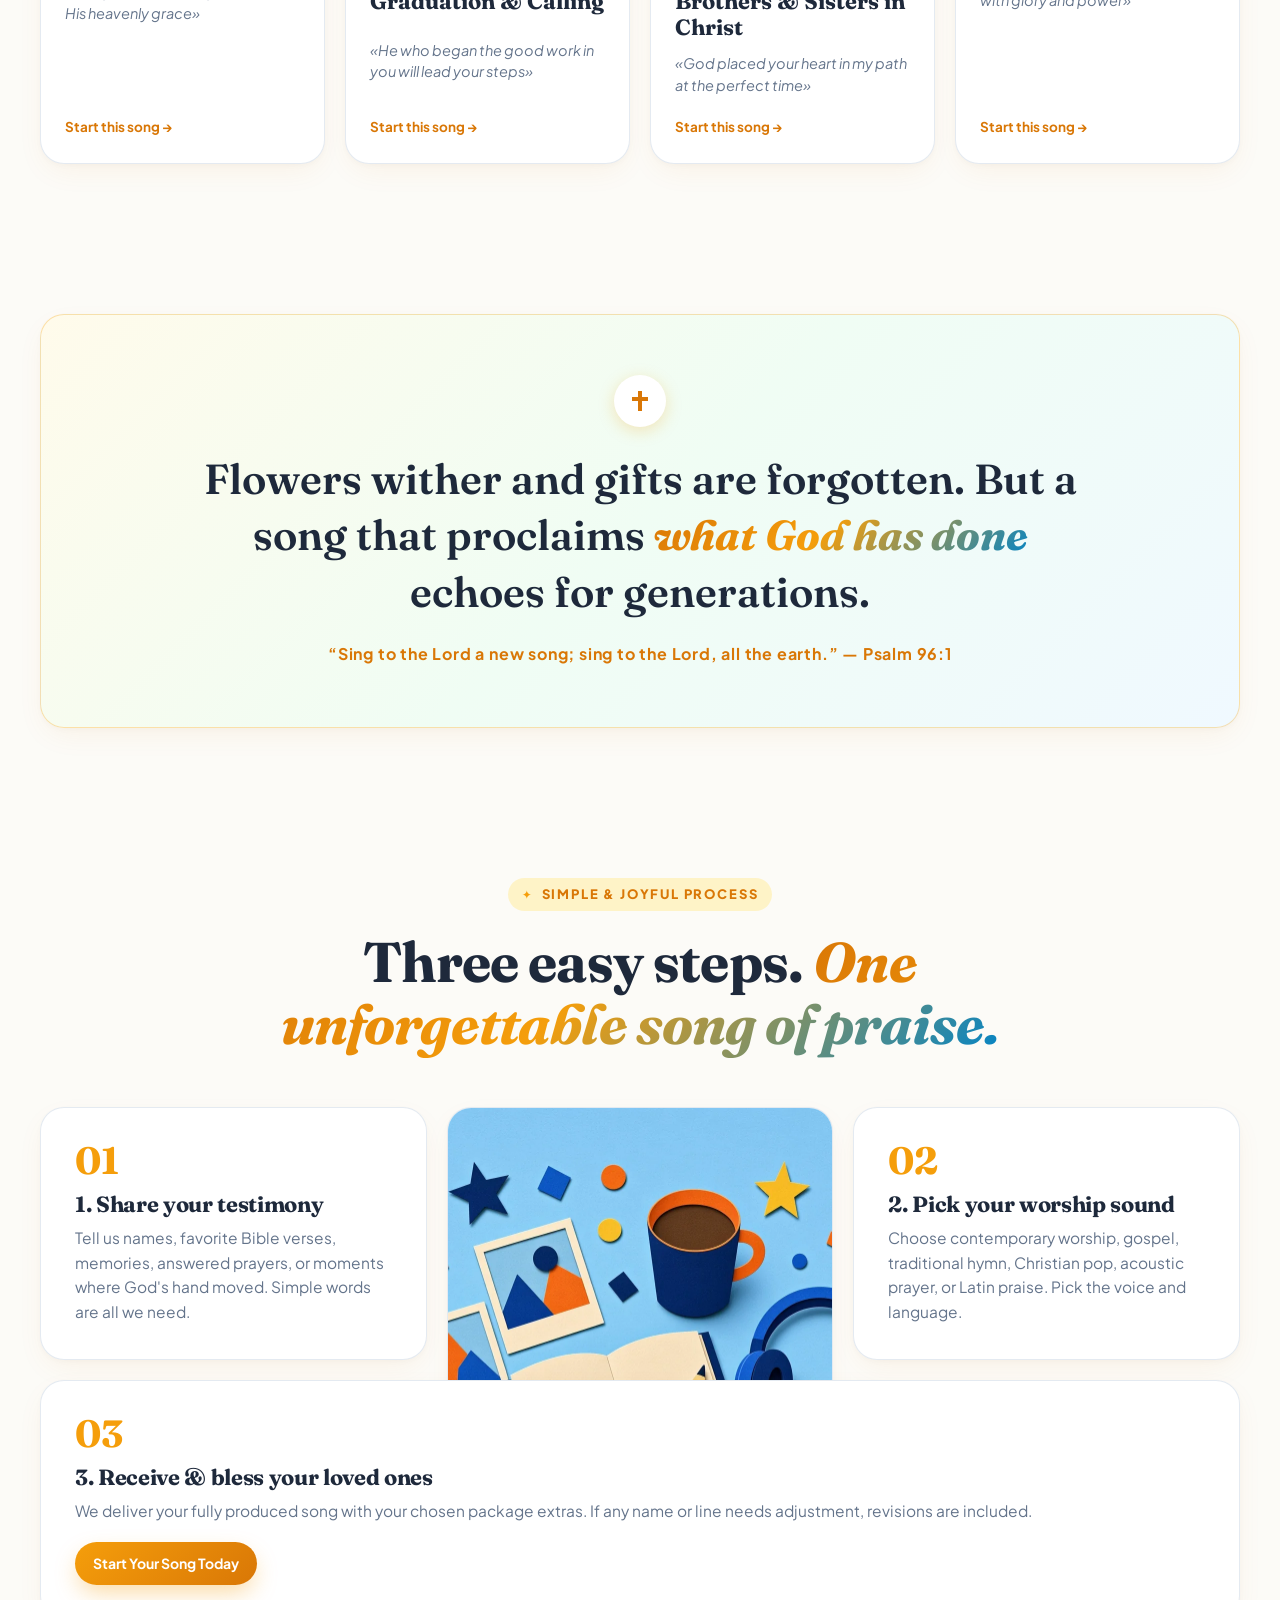
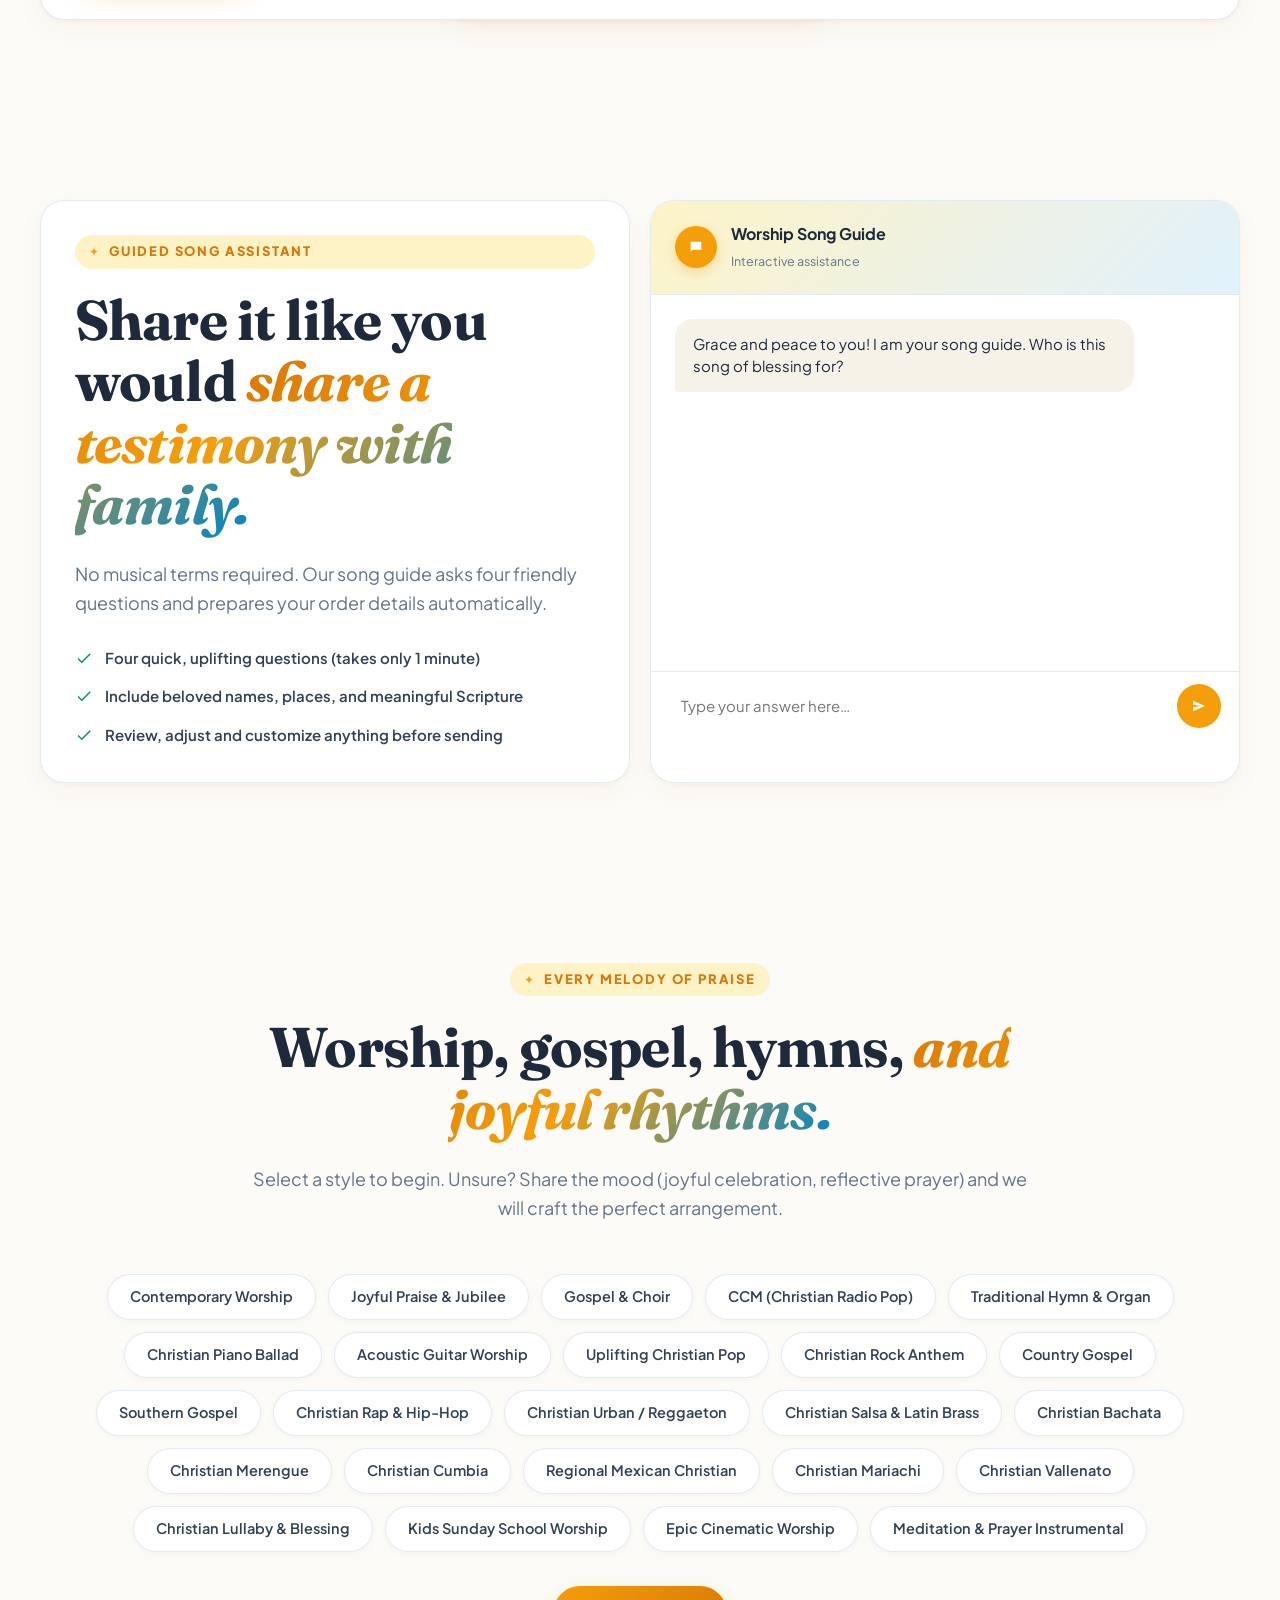
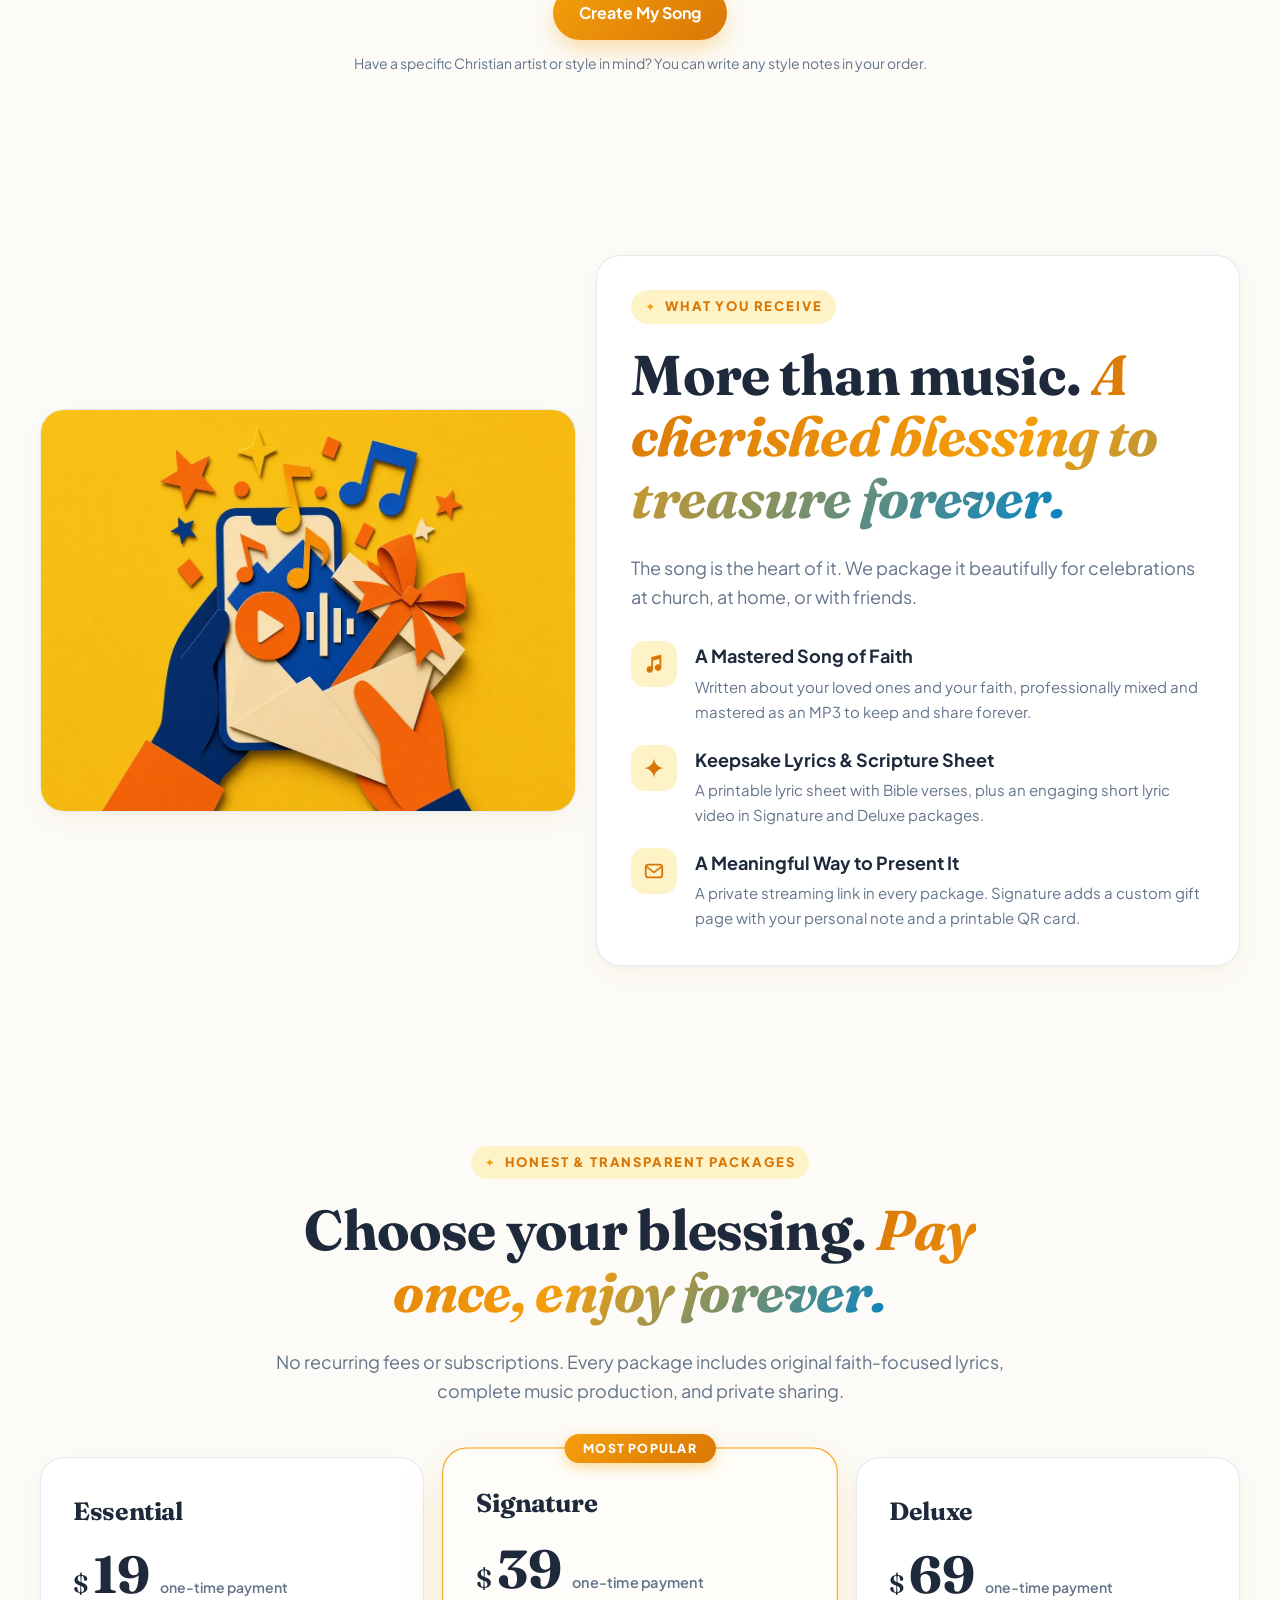
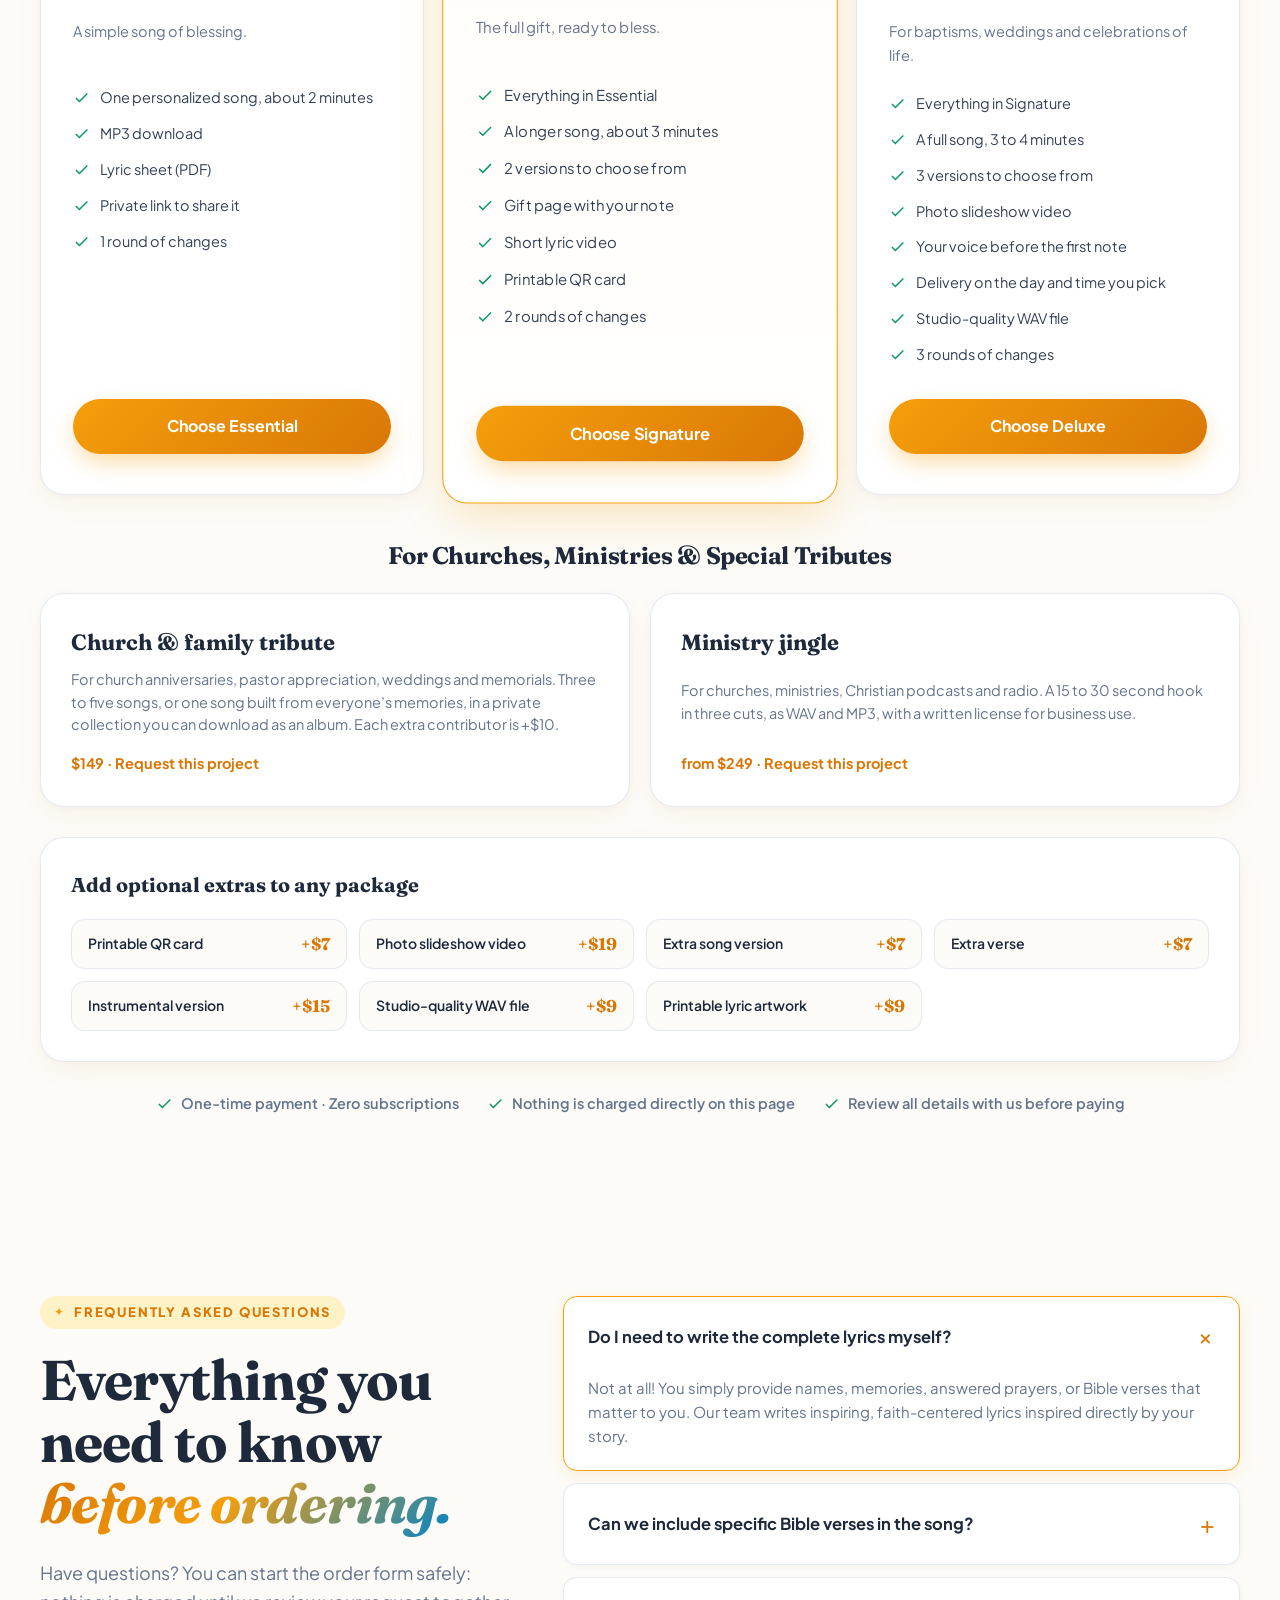
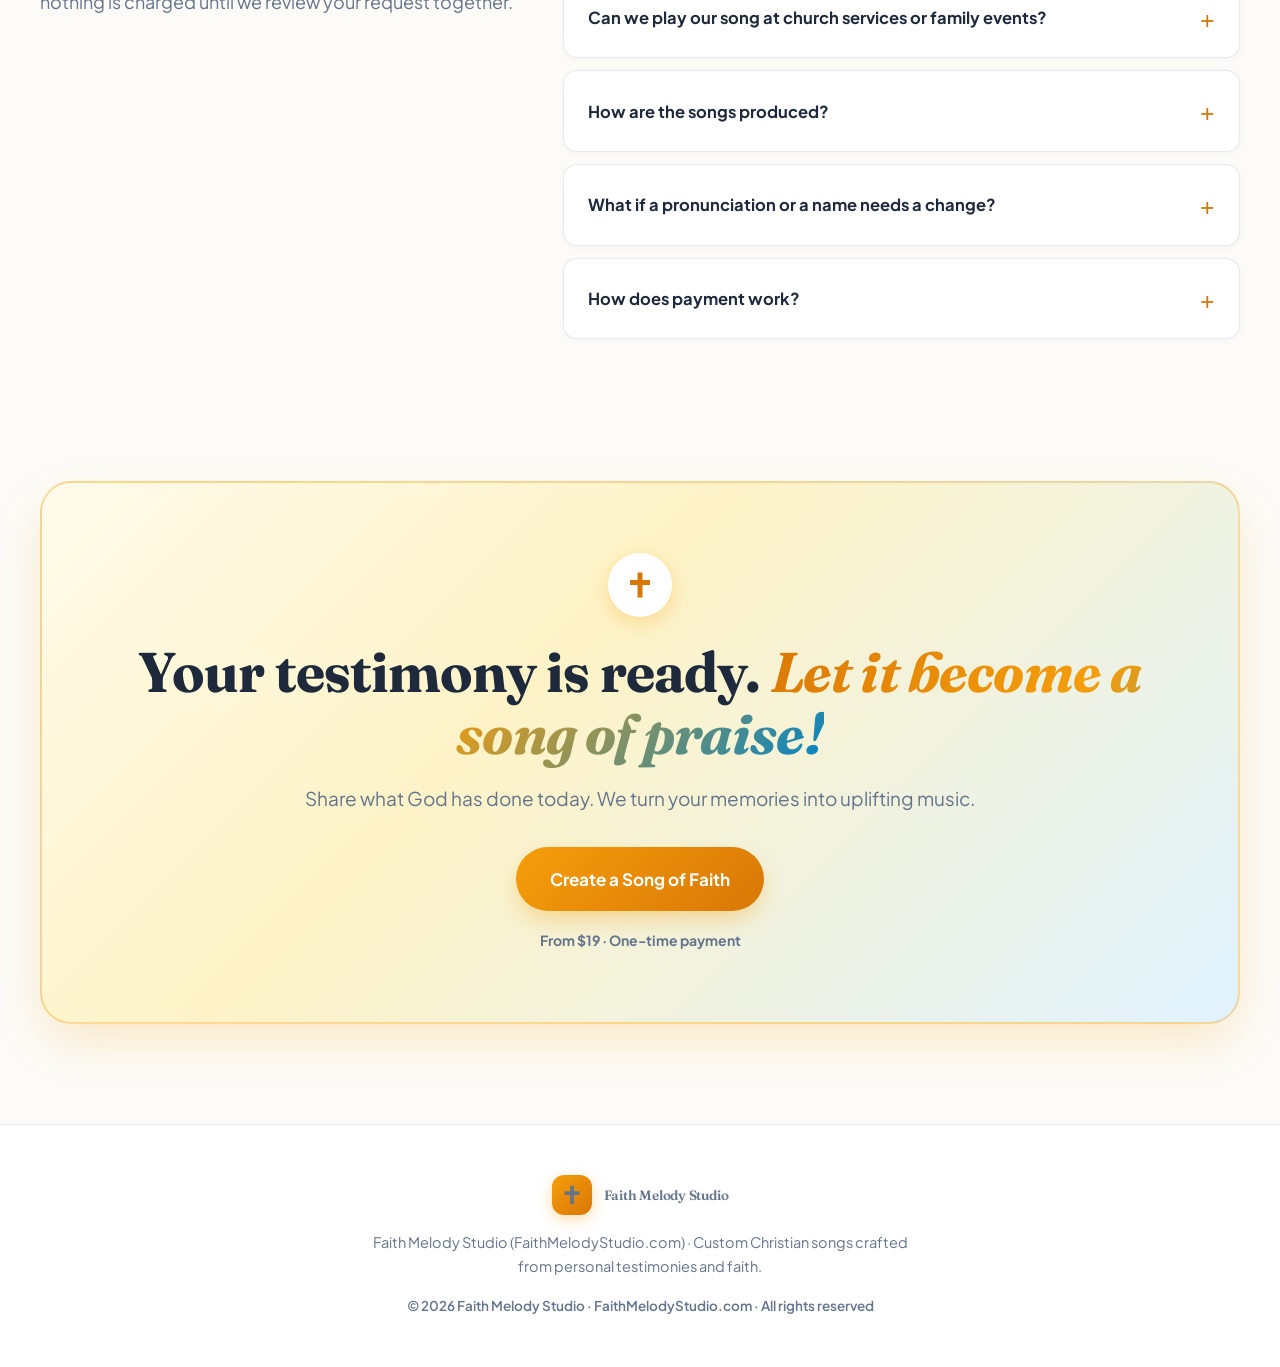
==== commit 50e60e0e: "Update Limpia la Fuente and Cleanse the Spring with pure MP3s and full synchronized lyrics in ES and" ====
--- a/demo5/index.html
+++ b/demo5/index.html
@@ -13,7 +13,7 @@
   <link rel="preconnect" href="https://fonts.gstatic.com" crossorigin>
   <link rel="stylesheet"
     href="https://fonts.googleapis.com/css2?family=Fraunces:ital,opsz,wght@0,9..144,500..800;1,9..144,500..800&family=Plus+Jakarta+Sans:wght@400;500;600;700;800&display=swap">
-  <link rel="stylesheet" href="styles.css?v=v18">
+  <link rel="stylesheet" href="styles.css?v=v20">
 </head>
 
 <body>
@@ -618,10 +618,10 @@
     </div>
   </dialog>
 
-  <script src="config.js?v=v18"></script>
-  <script src="text.js?v=v18"></script>
-  <script src="songs.js?v=v18"></script>
-  <script src="script.js?v=v18"></script>
+  <script src="config.js?v=v20"></script>
+  <script src="text.js?v=v20"></script>
+  <script src="songs.js?v=v20"></script>
+  <script src="script.js?v=v20"></script>
 </body>
 
 </html>
